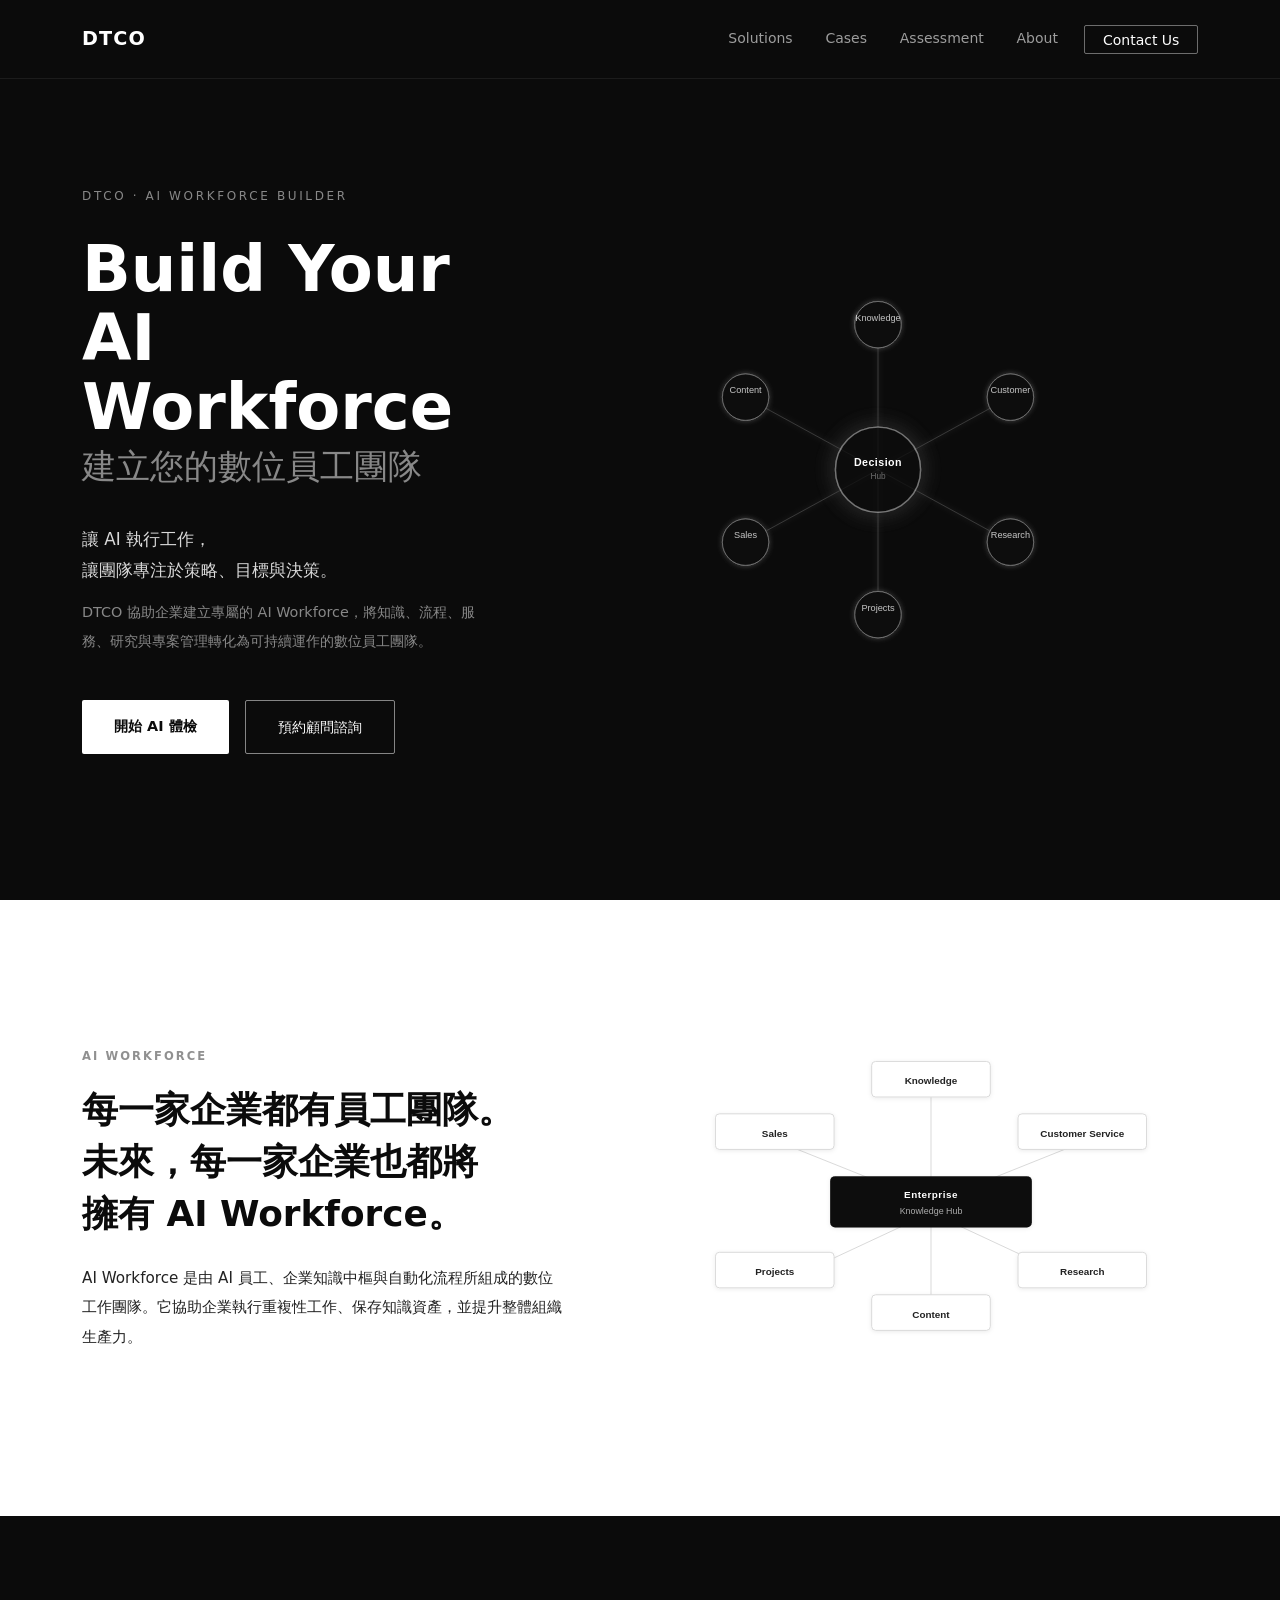
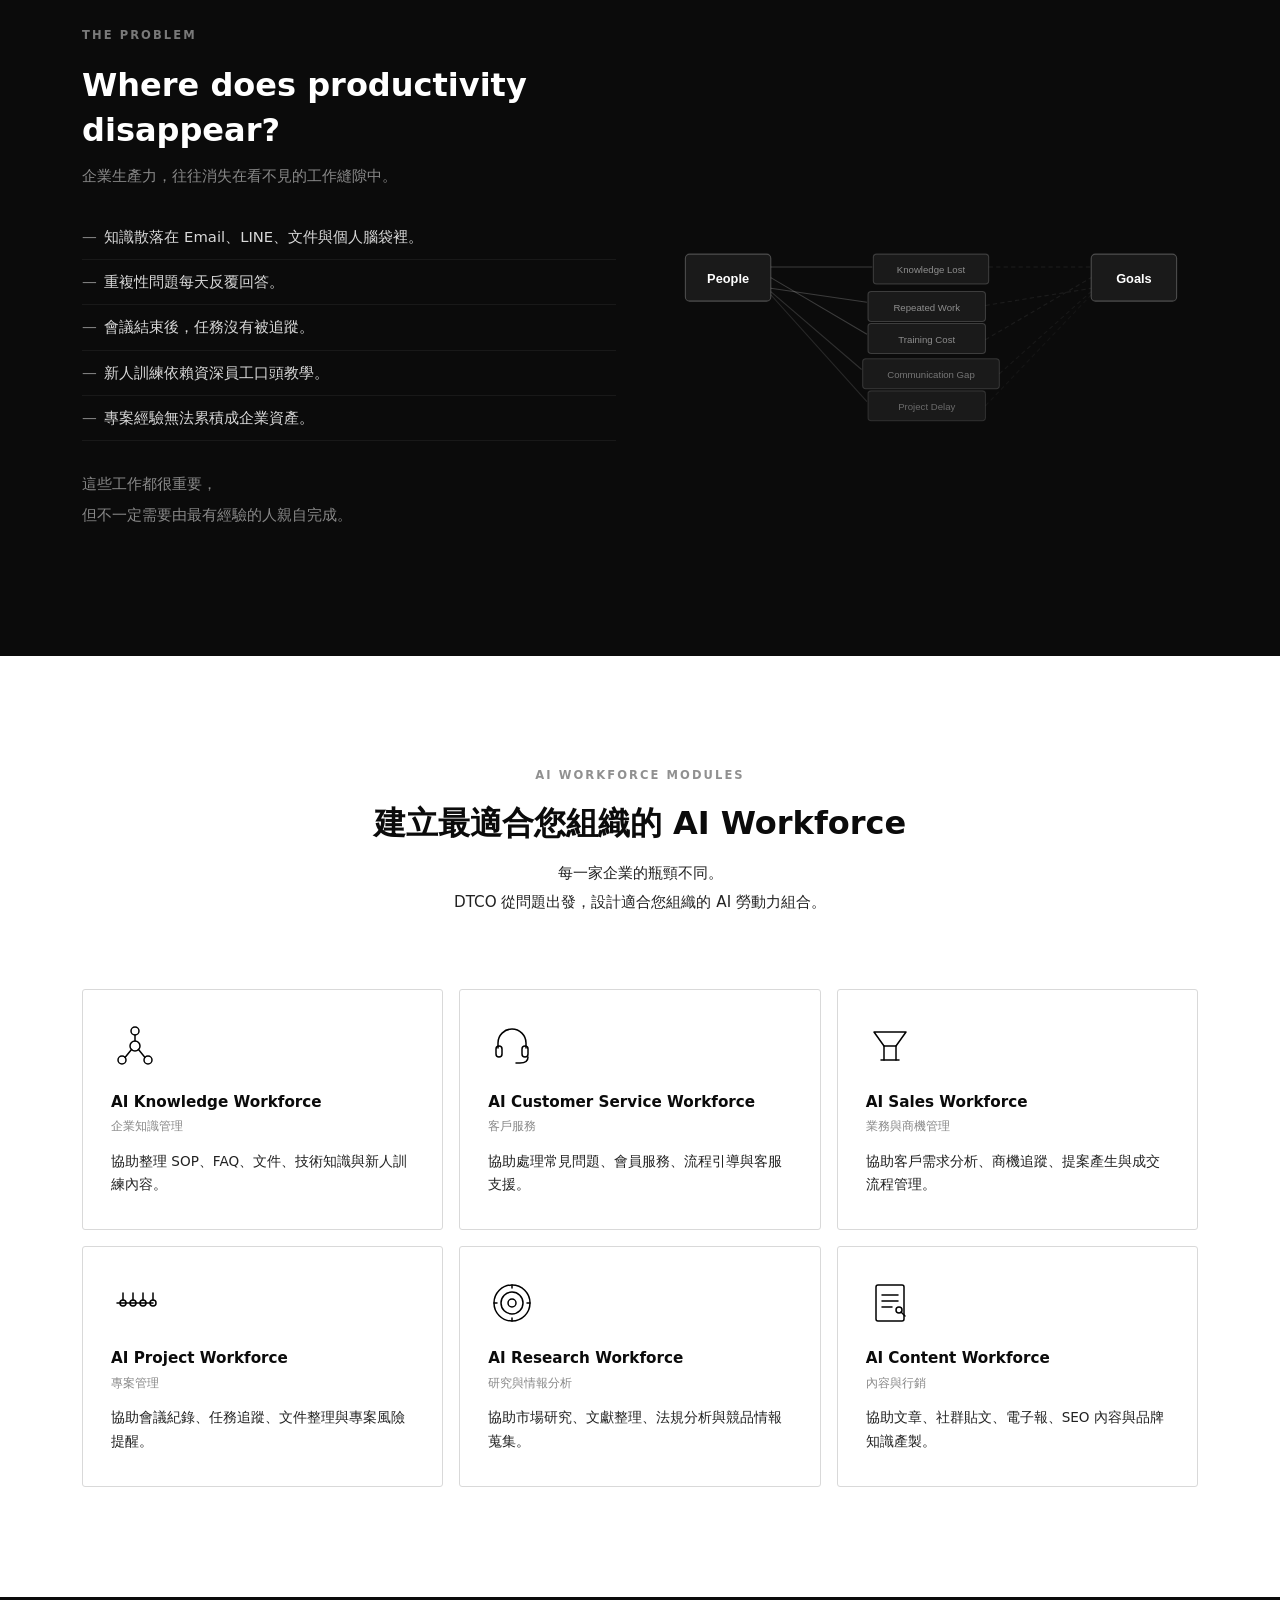
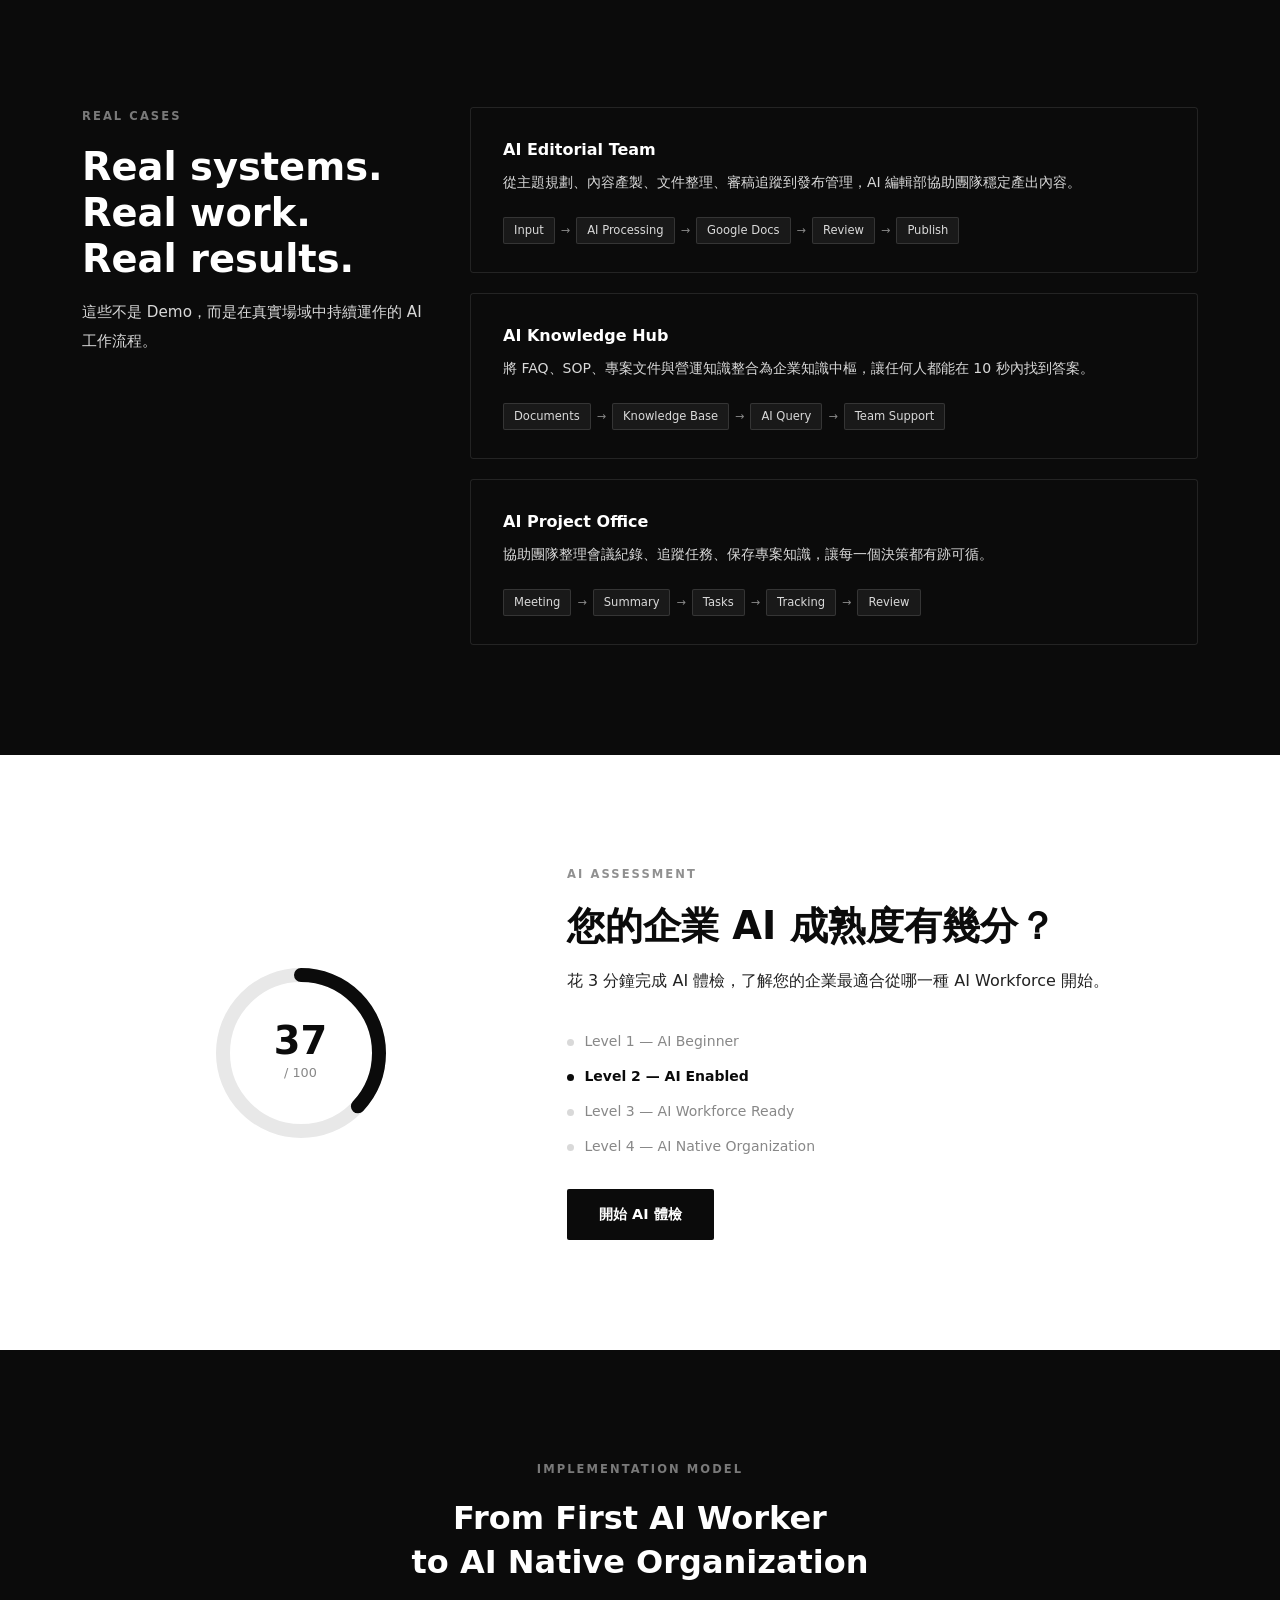
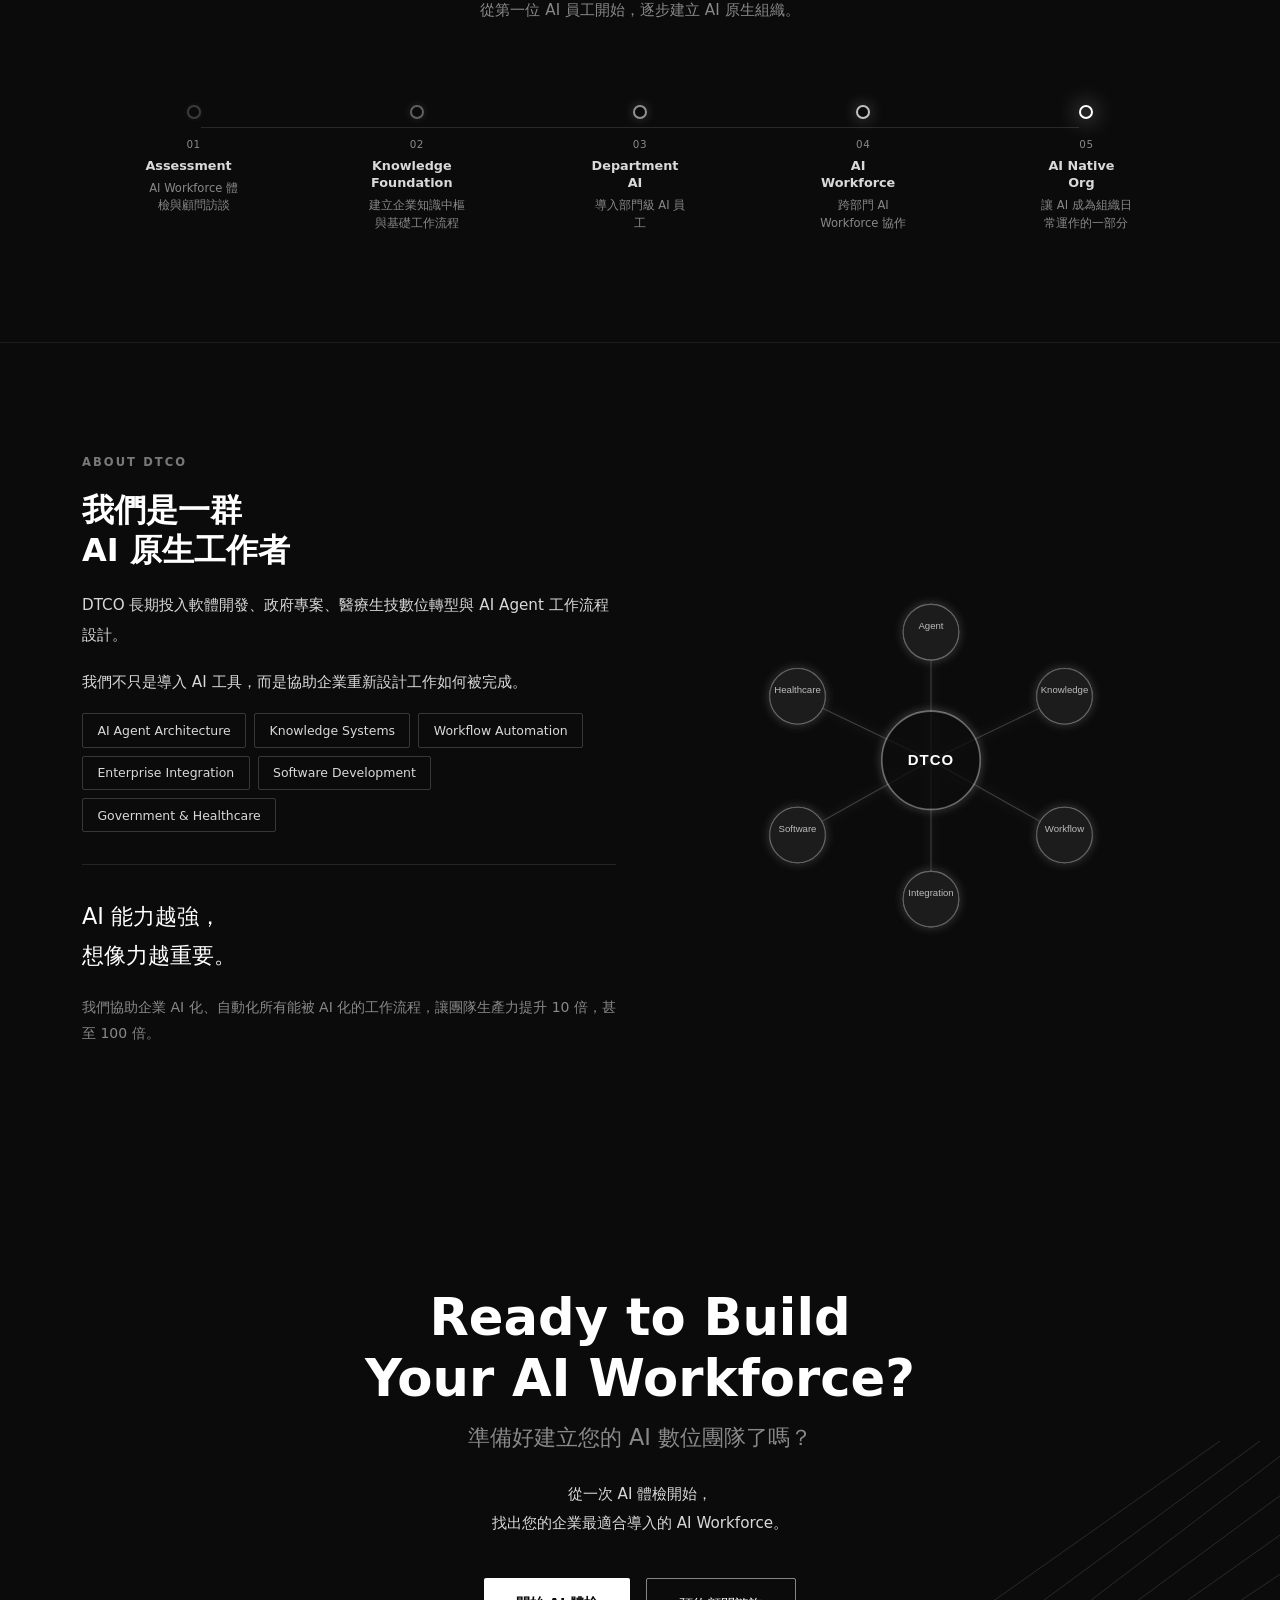
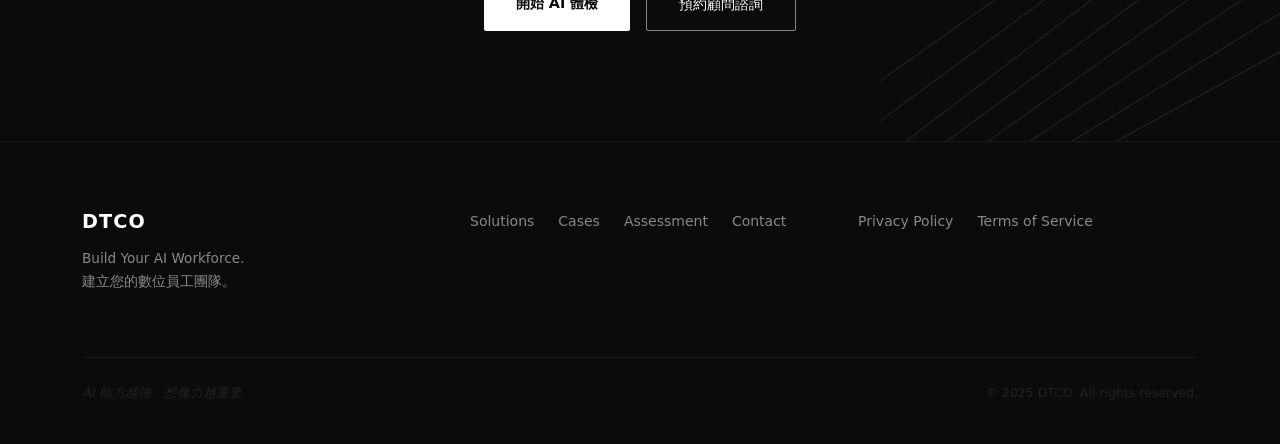
==== index.html @ e1d57c2e "Initial build: DTCO AI Workforce landing page - Complete homepage with 10 sections (Hero, Concept, P" ====
<!DOCTYPE html>
<html lang="zh-TW">
<head>
  <meta charset="UTF-8">
  <meta name="viewport" content="width=device-width, initial-scale=1.0">
  <title>DTCO · Build Your AI Workforce</title>
  <link href="https://cdn.jsdelivr.net/npm/bootstrap@5.3.3/dist/css/bootstrap.min.css" rel="stylesheet">
  <link rel="stylesheet" href="assets/css/style.css">
</head>
<body>

<!-- ===== NAVBAR ===== -->
<nav class="navbar navbar-expand-lg fixed-top">
  <div class="container">
    <a class="navbar-brand" href="/">DTCO</a>
    <button class="navbar-toggler border-0" type="button" data-bs-toggle="offcanvas" data-bs-target="#mobileNav">
      <span style="display:block;width:22px;height:1.5px;background:#fff;margin:5px 0;"></span>
      <span style="display:block;width:22px;height:1.5px;background:#fff;margin:5px 0;"></span>
      <span style="display:block;width:22px;height:1.5px;background:#fff;margin:5px 0;"></span>
    </button>
    <div class="collapse navbar-collapse" id="navLinks">
      <ul class="navbar-nav ms-auto align-items-center gap-1">
        <li class="nav-item"><a class="nav-link" href="solutions.html">Solutions</a></li>
        <li class="nav-item"><a class="nav-link" href="cases.html">Cases</a></li>
        <li class="nav-item"><a class="nav-link" href="assessment.html">Assessment</a></li>
        <li class="nav-item"><a class="nav-link" href="#about">About</a></li>
        <li class="nav-item ms-2"><a class="btn-nav" href="contact.html">Contact Us</a></li>
      </ul>
    </div>
  </div>
</nav>

<!-- Mobile Nav -->
<div class="offcanvas offcanvas-end" id="mobileNav">
  <div class="offcanvas-header">
    <span class="navbar-brand">DTCO</span>
    <button type="button" class="btn-close" data-bs-dismiss="offcanvas"></button>
  </div>
  <div class="offcanvas-body">
    <ul class="navbar-nav">
      <li class="nav-item"><a class="nav-link" href="solutions.html">Solutions</a></li>
      <li class="nav-item"><a class="nav-link" href="cases.html">Cases</a></li>
      <li class="nav-item"><a class="nav-link" href="assessment.html">Assessment</a></li>
      <li class="nav-item"><a class="nav-link" href="#about">About</a></li>
      <li class="nav-item mt-3"><a class="btn-nav d-inline-block" href="contact.html">Contact Us</a></li>
    </ul>
  </div>
</div>

<!-- ===== S1: HERO ===== -->
<section id="hero" class="section-dark">
  <div class="container">
    <div class="row align-items-center">
      <div class="col-lg-5">
        <p class="hero-eyebrow fade-in">DTCO · AI Workforce Builder</p>
        <h1 class="hero-title fade-in">Build Your<br>AI Workforce</h1>
        <p class="hero-title-zh fade-in">建立您的數位員工團隊</p>
        <p class="hero-slogan fade-in">讓 AI 執行工作，<br>讓團隊專注於策略、目標與決策。</p>
        <p class="hero-desc fade-in">
          DTCO 協助企業建立專屬的 AI Workforce，將知識、流程、服務、研究與專案管理轉化為可持續運作的數位員工團隊。
        </p>
        <div class="hero-cta-group fade-in">
          <a href="assessment.html" class="btn-primary-w">開始 AI 體檢</a>
          <a href="contact.html" class="btn-outline-w">預約顧問諮詢</a>
        </div>
      </div>
      <div class="col-lg-7 hero-svg-wrap fade-in">
        <!-- Hero Network SVG: abstract thinking enterprise brain -->
        <svg viewBox="0 0 600 500" xmlns="http://www.w3.org/2000/svg" style="width:100%;max-width:580px;">
          <defs>
            <filter id="glow-sm" x="-50%" y="-50%" width="200%" height="200%">
              <feGaussianBlur in="SourceGraphic" stdDeviation="3" result="blur"/>
              <feMerge><feMergeNode in="blur"/><feMergeNode in="SourceGraphic"/></feMerge>
            </filter>
            <filter id="glow-lg" x="-80%" y="-80%" width="260%" height="260%">
              <feGaussianBlur in="SourceGraphic" stdDeviation="10" result="blur"/>
              <feMerge><feMergeNode in="blur"/><feMergeNode in="SourceGraphic"/></feMerge>
            </filter>
          </defs>
          <!-- Connection lines -->
          <g stroke="rgba(255,255,255,0.18)" stroke-width="1" filter="url(#glow-sm)">
            <line x1="300" y1="250" x2="300" y2="100"/>
            <line x1="300" y1="250" x2="437" y2="175"/>
            <line x1="300" y1="250" x2="437" y2="325"/>
            <line x1="300" y1="250" x2="300" y2="400"/>
            <line x1="300" y1="250" x2="163" y2="325"/>
            <line x1="300" y1="250" x2="163" y2="175"/>
          </g>
          <!-- Outer nodes -->
          <g filter="url(#glow-sm)">
            <!-- Knowledge (top) -->
            <circle cx="300" cy="100" r="24" fill="#111" stroke="rgba(255,255,255,0.35)" stroke-width="1"/>
            <text x="300" y="96" text-anchor="middle" fill="rgba(255,255,255,0.75)" font-size="9.5" font-family="Inter,sans-serif" font-weight="500">Knowledge</text>
            <!-- Customer (top-right) -->
            <circle cx="437" cy="175" r="24" fill="#111" stroke="rgba(255,255,255,0.35)" stroke-width="1"/>
            <text x="437" y="171" text-anchor="middle" fill="rgba(255,255,255,0.75)" font-size="9.5" font-family="Inter,sans-serif" font-weight="500">Customer</text>
            <!-- Research (bottom-right) -->
            <circle cx="437" cy="325" r="24" fill="#111" stroke="rgba(255,255,255,0.35)" stroke-width="1"/>
            <text x="437" y="321" text-anchor="middle" fill="rgba(255,255,255,0.75)" font-size="9.5" font-family="Inter,sans-serif" font-weight="500">Research</text>
            <!-- Projects (bottom) -->
            <circle cx="300" cy="400" r="24" fill="#111" stroke="rgba(255,255,255,0.35)" stroke-width="1"/>
            <text x="300" y="396" text-anchor="middle" fill="rgba(255,255,255,0.75)" font-size="9.5" font-family="Inter,sans-serif" font-weight="500">Projects</text>
            <!-- Sales (bottom-left) -->
            <circle cx="163" cy="325" r="24" fill="#111" stroke="rgba(255,255,255,0.35)" stroke-width="1"/>
            <text x="163" y="321" text-anchor="middle" fill="rgba(255,255,255,0.75)" font-size="9.5" font-family="Inter,sans-serif" font-weight="500">Sales</text>
            <!-- Content (top-left) -->
            <circle cx="163" cy="175" r="24" fill="#111" stroke="rgba(255,255,255,0.35)" stroke-width="1"/>
            <text x="163" y="171" text-anchor="middle" fill="rgba(255,255,255,0.75)" font-size="9.5" font-family="Inter,sans-serif" font-weight="500">Content</text>
          </g>
          <!-- Node labels (below/above each node) -->
          <!-- Center: Decision -->
          <circle cx="300" cy="250" r="44" fill="#0b0b0b" stroke="rgba(255,255,255,0.5)" stroke-width="1.5" filter="url(#glow-lg)">
            <animate attributeName="opacity" values="1;0.65;1" dur="3.5s" repeatCount="indefinite"/>
          </circle>
          <!-- Pulse ring -->
          <circle cx="300" cy="250" r="56" fill="none" stroke="rgba(255,255,255,0.12)" stroke-width="1">
            <animate attributeName="r" values="56;78" dur="3.5s" repeatCount="indefinite"/>
            <animate attributeName="opacity" values="0.12;0" dur="3.5s" repeatCount="indefinite"/>
          </circle>
          <text x="300" y="246" text-anchor="middle" fill="white" font-size="11" font-family="Inter,sans-serif" font-weight="700" letter-spacing="0.5">Decision</text>
          <text x="300" y="260" text-anchor="middle" fill="rgba(255,255,255,0.4)" font-size="8.5" font-family="Inter,sans-serif">Hub</text>
        </svg>
      </div>
    </div>
  </div>
</section>

<!-- ===== S2: AI WORKFORCE CONCEPT ===== -->
<section id="concept" class="section-light section-pad">
  <div class="container">
    <div class="row align-items-center g-5">
      <div class="col-lg-6 fade-in">
        <span class="section-label">AI Workforce</span>
        <h2 class="concept-title">
          每一家企業都有員工團隊。<br>
          未來，每一家企業也都將<br>擁有 AI Workforce。
        </h2>
        <p class="concept-desc">
          AI Workforce 是由 AI 員工、企業知識中樞與自動化流程所組成的數位工作團隊。它協助企業執行重複性工作、保存知識資產，並提升整體組織生產力。
        </p>
      </div>
      <div class="col-lg-6 fade-in">
        <!-- Workforce Concept Map: rational architecture diagram -->
        <svg viewBox="0 0 540 400" xmlns="http://www.w3.org/2000/svg" style="width:100%;">
          <defs>
            <filter id="shadow-light" x="-20%" y="-20%" width="140%" height="140%">
              <feDropShadow dx="0" dy="1" stdDeviation="2" flood-color="rgba(0,0,0,0.08)"/>
            </filter>
          </defs>
          <!-- Connecting lines -->
          <g stroke="#d9d9d9" stroke-width="1">
            <line x1="270" y1="185" x2="270" y2="82"/>
            <line x1="270" y1="195" x2="420" y2="135"/>
            <line x1="270" y1="205" x2="420" y2="275"/>
            <line x1="270" y1="215" x2="270" y2="318"/>
            <line x1="270" y1="205" x2="120" y2="275"/>
            <line x1="270" y1="195" x2="120" y2="135"/>
          </g>
          <!-- Outer nodes -->
          <g fill="white" stroke="#d9d9d9" stroke-width="1" filter="url(#shadow-light)">
            <rect x="210" y="52" width="120" height="36" rx="4"/>
            <rect x="358" y="105" width="130" height="36" rx="4"/>
            <rect x="358" y="245" width="130" height="36" rx="4"/>
            <rect x="210" y="288" width="120" height="36" rx="4"/>
            <rect x="52" y="245" width="120" height="36" rx="4"/>
            <rect x="52" y="105" width="120" height="36" rx="4"/>
          </g>
          <g fill="#222" font-size="10" font-family="Inter,sans-serif" font-weight="600" text-anchor="middle">
            <text x="270" y="75">Knowledge</text>
            <text x="423" y="128">Customer Service</text>
            <text x="423" y="268">Research</text>
            <text x="270" y="311">Content</text>
            <text x="112" y="268">Projects</text>
            <text x="112" y="128">Sales</text>
          </g>
          <!-- Center Hub -->
          <rect x="168" y="168" width="204" height="52" rx="5" fill="#0b0b0b" filter="url(#shadow-light)"/>
          <text x="270" y="190" text-anchor="middle" fill="white" font-size="10" font-family="Inter,sans-serif" font-weight="700" letter-spacing="0.5">Enterprise</text>
          <text x="270" y="206" text-anchor="middle" fill="rgba(255,255,255,0.65)" font-size="9" font-family="Inter,sans-serif">Knowledge Hub</text>
        </svg>
      </div>
    </div>
  </div>
</section>

<!-- ===== S3: PROBLEM ===== -->
<section id="problem" class="section-dark section-pad">
  <div class="container">
    <div class="row align-items-center g-5">
      <div class="col-lg-6 fade-in">
        <span class="section-label">The Problem</span>
        <h2>Where does productivity<br>disappear?</h2>
        <p style="color:var(--gray-500);font-size:0.95rem;margin-top:0.75rem;">企業生產力，往往消失在看不見的工作縫隙中。</p>
        <ul class="pain-list mt-4">
          <li>知識散落在 Email、LINE、文件與個人腦袋裡。</li>
          <li>重複性問題每天反覆回答。</li>
          <li>會議結束後，任務沒有被追蹤。</li>
          <li>新人訓練依賴資深員工口頭教學。</li>
          <li>專案經驗無法累積成企業資產。</li>
        </ul>
        <p class="problem-closing">
          這些工作都很重要，<br>但不一定需要由最有經驗的人親自完成。
        </p>
      </div>
      <div class="col-lg-6 fade-in">
        <!-- Productivity Gap SVG -->
        <svg viewBox="0 0 500 300" xmlns="http://www.w3.org/2000/svg" style="width:100%;">
          <!-- Left node: People -->
          <rect x="20" y="120" width="80" height="44" rx="4" fill="#1a1a1a" stroke="rgba(255,255,255,0.25)" stroke-width="1"/>
          <text x="60" y="147" text-anchor="middle" fill="white" font-size="12" font-family="Inter,sans-serif" font-weight="600">People</text>
          <!-- Right node: Goals -->
          <rect x="400" y="120" width="80" height="44" rx="4" fill="#1a1a1a" stroke="rgba(255,255,255,0.25)" stroke-width="1"/>
          <text x="440" y="147" text-anchor="middle" fill="white" font-size="12" font-family="Inter,sans-serif" font-weight="600">Goals</text>
          <!-- Broken lines with gap nodes -->
          <!-- Line 1: Knowledge Lost -->
          <line x1="100" y1="132" x2="195" y2="132" stroke="rgba(255,255,255,0.2)" stroke-width="1"/>
          <rect x="196" y="120" width="108" height="28" rx="3" fill="#1a1a1a" stroke="rgba(255,255,255,0.18)" stroke-width="1"/>
          <text x="250" y="138" text-anchor="middle" fill="rgba(255,255,255,0.5)" font-size="9" font-family="Inter,sans-serif">Knowledge Lost</text>
          <line x1="304" y1="132" x2="400" y2="132" stroke="rgba(255,255,255,0.07)" stroke-dasharray="4,3" stroke-width="1"/>
          <!-- Line 2: Repeated Work -->
          <line x1="100" y1="152" x2="190" y2="165" stroke="rgba(255,255,255,0.2)" stroke-width="1"/>
          <rect x="191" y="155" width="110" height="28" rx="3" fill="#1a1a1a" stroke="rgba(255,255,255,0.18)" stroke-width="1"/>
          <text x="246" y="173" text-anchor="middle" fill="rgba(255,255,255,0.5)" font-size="9" font-family="Inter,sans-serif">Repeated Work</text>
          <line x1="301" y1="168" x2="400" y2="152" stroke="rgba(255,255,255,0.07)" stroke-dasharray="4,3" stroke-width="1"/>
          <!-- Line 3: Training Cost -->
          <line x1="100" y1="142" x2="190" y2="195" stroke="rgba(255,255,255,0.2)" stroke-width="1"/>
          <rect x="191" y="185" width="110" height="28" rx="3" fill="#1a1a1a" stroke="rgba(255,255,255,0.18)" stroke-width="1"/>
          <text x="246" y="203" text-anchor="middle" fill="rgba(255,255,255,0.5)" font-size="9" font-family="Inter,sans-serif">Training Cost</text>
          <line x1="301" y1="200" x2="400" y2="142" stroke="rgba(255,255,255,0.07)" stroke-dasharray="4,3" stroke-width="1"/>
          <!-- Line 4: Communication Gap -->
          <line x1="100" y1="155" x2="185" y2="228" stroke="rgba(255,255,255,0.15)" stroke-width="1"/>
          <rect x="186" y="218" width="128" height="28" rx="3" fill="#1a1a1a" stroke="rgba(255,255,255,0.15)" stroke-width="1"/>
          <text x="250" y="236" text-anchor="middle" fill="rgba(255,255,255,0.4)" font-size="9" font-family="Inter,sans-serif">Communication Gap</text>
          <line x1="314" y1="232" x2="400" y2="155" stroke="rgba(255,255,255,0.05)" stroke-dasharray="4,3" stroke-width="1"/>
          <!-- Line 5: Project Delay -->
          <line x1="100" y1="158" x2="190" y2="258" stroke="rgba(255,255,255,0.12)" stroke-width="1"/>
          <rect x="191" y="248" width="110" height="28" rx="3" fill="#1a1a1a" stroke="rgba(255,255,255,0.12)" stroke-width="1"/>
          <text x="246" y="266" text-anchor="middle" fill="rgba(255,255,255,0.35)" font-size="9" font-family="Inter,sans-serif">Project Delay</text>
          <line x1="301" y1="262" x2="400" y2="158" stroke="rgba(255,255,255,0.04)" stroke-dasharray="4,3" stroke-width="1"/>
        </svg>
      </div>
    </div>
  </div>
</section>

<!-- ===== S4: SOLUTION MODULES ===== -->
<section id="modules" class="section-light section-pad">
  <div class="container">
    <div class="section-header text-center fade-in">
      <span class="section-label d-block">AI Workforce Modules</span>
      <h2>建立最適合您組織的 AI Workforce</h2>
      <p class="section-desc mt-3">每一家企業的瓶頸不同。<br>DTCO 從問題出發，設計適合您組織的 AI 勞動力組合。</p>
    </div>
    <div class="row g-3 mt-2">
      <div class="col-md-6 col-lg-4 fade-in">
        <div class="module-card">
          <div class="icon-wrap"><img src="assets/svg/icon-knowledge.svg" alt="Knowledge"></div>
          <h5>AI Knowledge Workforce</h5>
          <span class="module-zh">企業知識管理</span>
          <p>協助整理 SOP、FAQ、文件、技術知識與新人訓練內容。</p>
        </div>
      </div>
      <div class="col-md-6 col-lg-4 fade-in">
        <div class="module-card">
          <div class="icon-wrap"><img src="assets/svg/icon-customer.svg" alt="Customer Service"></div>
          <h5>AI Customer Service Workforce</h5>
          <span class="module-zh">客戶服務</span>
          <p>協助處理常見問題、會員服務、流程引導與客服支援。</p>
        </div>
      </div>
      <div class="col-md-6 col-lg-4 fade-in">
        <div class="module-card">
          <div class="icon-wrap"><img src="assets/svg/icon-sales.svg" alt="Sales"></div>
          <h5>AI Sales Workforce</h5>
          <span class="module-zh">業務與商機管理</span>
          <p>協助客戶需求分析、商機追蹤、提案產生與成交流程管理。</p>
        </div>
      </div>
      <div class="col-md-6 col-lg-4 fade-in">
        <div class="module-card">
          <div class="icon-wrap"><img src="assets/svg/icon-project.svg" alt="Project"></div>
          <h5>AI Project Workforce</h5>
          <span class="module-zh">專案管理</span>
          <p>協助會議紀錄、任務追蹤、文件整理與專案風險提醒。</p>
        </div>
      </div>
      <div class="col-md-6 col-lg-4 fade-in">
        <div class="module-card">
          <div class="icon-wrap"><img src="assets/svg/icon-research.svg" alt="Research"></div>
          <h5>AI Research Workforce</h5>
          <span class="module-zh">研究與情報分析</span>
          <p>協助市場研究、文獻整理、法規分析與競品情報蒐集。</p>
        </div>
      </div>
      <div class="col-md-6 col-lg-4 fade-in">
        <div class="module-card">
          <div class="icon-wrap"><img src="assets/svg/icon-content.svg" alt="Content"></div>
          <h5>AI Content Workforce</h5>
          <span class="module-zh">內容與行銷</span>
          <p>協助文章、社群貼文、電子報、SEO 內容與品牌知識產製。</p>
        </div>
      </div>
    </div>
  </div>
</section>

<!-- ===== S5: REAL CASES ===== -->
<section id="cases" class="section-dark section-pad">
  <div class="container">
    <div class="row g-5 align-items-start">
      <div class="col-lg-4 fade-in">
        <div class="cases-header">
          <span class="section-label">Real Cases</span>
          <h2>Real systems.<br>Real work.<br>Real results.</h2>
          <p class="cases-desc">
            這些不是 Demo，而是在真實場域中持續運作的 AI 工作流程。
          </p>
        </div>
      </div>
      <div class="col-lg-8 fade-in">
        <div class="case-card">
          <h5>AI Editorial Team</h5>
          <p>從主題規劃、內容產製、文件整理、審稿追蹤到發布管理，AI 編輯部協助團隊穩定產出內容。</p>
          <div class="case-flow">
            <span class="flow-node">Input</span>
            <span class="flow-arrow">→</span>
            <span class="flow-node">AI Processing</span>
            <span class="flow-arrow">→</span>
            <span class="flow-node">Google Docs</span>
            <span class="flow-arrow">→</span>
            <span class="flow-node">Review</span>
            <span class="flow-arrow">→</span>
            <span class="flow-node">Publish</span>
          </div>
        </div>
        <div class="case-card">
          <h5>AI Knowledge Hub</h5>
          <p>將 FAQ、SOP、專案文件與營運知識整合為企業知識中樞，讓任何人都能在 10 秒內找到答案。</p>
          <div class="case-flow">
            <span class="flow-node">Documents</span>
            <span class="flow-arrow">→</span>
            <span class="flow-node">Knowledge Base</span>
            <span class="flow-arrow">→</span>
            <span class="flow-node">AI Query</span>
            <span class="flow-arrow">→</span>
            <span class="flow-node">Team Support</span>
          </div>
        </div>
        <div class="case-card" style="margin-bottom:0;">
          <h5>AI Project Office</h5>
          <p>協助團隊整理會議紀錄、追蹤任務、保存專案知識，讓每一個決策都有跡可循。</p>
          <div class="case-flow">
            <span class="flow-node">Meeting</span>
            <span class="flow-arrow">→</span>
            <span class="flow-node">Summary</span>
            <span class="flow-arrow">→</span>
            <span class="flow-node">Tasks</span>
            <span class="flow-arrow">→</span>
            <span class="flow-node">Tracking</span>
            <span class="flow-arrow">→</span>
            <span class="flow-node">Review</span>
          </div>
        </div>
      </div>
    </div>
  </div>
</section>

<!-- ===== S6: AI ASSESSMENT CTA ===== -->
<section id="assessment-cta" class="section-light section-pad">
  <div class="container">
    <div class="row align-items-center g-5">
      <div class="col-lg-5 fade-in">
        <div class="score-wrap">
          <div class="score-ring-container">
            <svg width="200" height="200" viewBox="0 0 200 200">
              <circle cx="100" cy="100" r="78" fill="none" stroke="#e8e8e8" stroke-width="14"/>
              <circle cx="100" cy="100" r="78" fill="none" stroke="#0b0b0b" stroke-width="14"
                stroke-dasharray="181 490.1" stroke-linecap="round"/>
            </svg>
            <div class="score-ring-center">
              <span class="score-number">37</span>
              <span class="score-denom">/ 100</span>
            </div>
          </div>
        </div>
      </div>
      <div class="col-lg-7 fade-in">
        <span class="section-label">AI Assessment</span>
        <h2 style="font-size:clamp(1.75rem,3vw,2.5rem);margin-bottom:1rem;">您的企業 AI 成熟度有幾分？</h2>
        <p style="color:var(--gray-800);line-height:1.9;margin-bottom:1.75rem;">
          花 3 分鐘完成 AI 體檢，了解您的企業最適合從哪一種 AI Workforce 開始。
        </p>
        <ul class="level-list mb-4">
          <li><span class="level-dot"></span>Level 1 — AI Beginner</li>
          <li class="highlight"><span class="level-dot"></span>Level 2 — AI Enabled</li>
          <li><span class="level-dot"></span>Level 3 — AI Workforce Ready</li>
          <li><span class="level-dot"></span>Level 4 — AI Native Organization</li>
        </ul>
        <a href="assessment.html" class="btn-primary-d">開始 AI 體檢</a>
      </div>
    </div>
  </div>
</section>

<!-- ===== S7: IMPLEMENTATION MODEL ===== -->
<section id="implementation" class="section-dark section-pad">
  <div class="container">
    <div class="row">
      <div class="col-lg-8 mx-auto text-center fade-in">
        <span class="section-label">Implementation Model</span>
        <h2>From First AI Worker<br>to AI Native Organization</h2>
        <p style="color:var(--gray-500);margin-top:0.75rem;font-size:0.95rem;line-height:1.9;">
          從第一位 AI 員工開始，逐步建立 AI 原生組織。
        </p>
      </div>
    </div>
    <div class="timeline-outer fade-in">
      <div class="timeline-track d-none d-md-block"></div>
      <div class="timeline-stages">
        <div class="timeline-stage">
          <div class="t-node"></div>
          <div>
            <div class="t-num">01</div>
            <div class="t-name">Assessment</div>
            <div class="t-desc">AI Workforce 體檢與顧問訪談</div>
          </div>
        </div>
        <div class="timeline-stage">
          <div class="t-node"></div>
          <div>
            <div class="t-num">02</div>
            <div class="t-name">Knowledge Foundation</div>
            <div class="t-desc">建立企業知識中樞與基礎工作流程</div>
          </div>
        </div>
        <div class="timeline-stage">
          <div class="t-node"></div>
          <div>
            <div class="t-num">03</div>
            <div class="t-name">Department AI</div>
            <div class="t-desc">導入部門級 AI 員工</div>
          </div>
        </div>
        <div class="timeline-stage">
          <div class="t-node"></div>
          <div>
            <div class="t-num">04</div>
            <div class="t-name">AI Workforce</div>
            <div class="t-desc">跨部門 AI Workforce 協作</div>
          </div>
        </div>
        <div class="timeline-stage">
          <div class="t-node"></div>
          <div>
            <div class="t-num">05</div>
            <div class="t-name">AI Native Org</div>
            <div class="t-desc">讓 AI 成為組織日常運作的一部分</div>
          </div>
        </div>
      </div>
    </div>
  </div>
</section>

<!-- ===== S8: ABOUT DTCO ===== -->
<section id="about" class="section-dark section-pad" style="border-top:1px solid rgba(255,255,255,0.07);">
  <div class="container">
    <div class="row align-items-center g-5">
      <div class="col-lg-6 fade-in">
        <span class="section-label">About DTCO</span>
        <h2>我們是一群<br>AI 原生工作者</h2>
        <p class="about-desc mt-3">
          DTCO 長期投入軟體開發、政府專案、醫療生技數位轉型與 AI Agent 工作流程設計。
        </p>
        <p class="about-desc">
          我們不只是導入 AI 工具，而是協助企業重新設計工作如何被完成。
        </p>
        <div class="capability-tags mt-3">
          <span class="cap-tag">AI Agent Architecture</span>
          <span class="cap-tag">Knowledge Systems</span>
          <span class="cap-tag">Workflow Automation</span>
          <span class="cap-tag">Enterprise Integration</span>
          <span class="cap-tag">Software Development</span>
          <span class="cap-tag">Government &amp; Healthcare</span>
        </div>
        <div class="philosophy-block">
          <p>AI 能力越強，<br>想像力越重要。</p>
          <p class="sub">
            我們協助企業 AI 化、自動化所有能被 AI 化的工作流程，讓團隊生產力提升 10 倍，甚至 100 倍。
          </p>
        </div>
      </div>
      <div class="col-lg-6 fade-in">
        <!-- DTCO Capability Map SVG -->
        <svg viewBox="0 0 500 420" xmlns="http://www.w3.org/2000/svg" style="width:100%;">
          <defs>
            <filter id="glow-cap" x="-50%" y="-50%" width="200%" height="200%">
              <feGaussianBlur in="SourceGraphic" stdDeviation="4" result="blur"/>
              <feMerge><feMergeNode in="blur"/><feMergeNode in="SourceGraphic"/></feMerge>
            </filter>
          </defs>
          <!-- Lines -->
          <g stroke="rgba(255,255,255,0.2)" stroke-width="1" filter="url(#glow-cap)">
            <line x1="250" y1="210" x2="250" y2="90"/>
            <line x1="250" y1="210" x2="375" y2="150"/>
            <line x1="250" y1="210" x2="375" y2="280"/>
            <line x1="250" y1="210" x2="250" y2="340"/>
            <line x1="250" y1="210" x2="125" y2="280"/>
            <line x1="250" y1="210" x2="125" y2="150"/>
          </g>
          <!-- Outer nodes -->
          <g fill="#1a1a1a" stroke="rgba(255,255,255,0.3)" stroke-width="1" filter="url(#glow-cap)">
            <circle cx="250" cy="90" r="26"/>
            <circle cx="375" cy="150" r="26"/>
            <circle cx="375" cy="280" r="26"/>
            <circle cx="250" cy="340" r="26"/>
            <circle cx="125" cy="280" r="26"/>
            <circle cx="125" cy="150" r="26"/>
          </g>
          <g fill="rgba(255,255,255,0.7)" font-size="9" font-family="Inter,sans-serif" font-weight="500" text-anchor="middle">
            <text x="250" y="87">Agent</text>
            <text x="375" y="147">Knowledge</text>
            <text x="375" y="277">Workflow</text>
            <text x="250" y="337">Integration</text>
            <text x="125" y="277">Software</text>
            <text x="125" y="147">Healthcare</text>
          </g>
          <!-- Center DTCO node -->
          <circle cx="250" cy="210" r="46" fill="#0b0b0b" stroke="rgba(255,255,255,0.45)" stroke-width="1.5" filter="url(#glow-cap)">
            <animate attributeName="opacity" values="1;0.7;1" dur="4s" repeatCount="indefinite"/>
          </circle>
          <text x="250" y="214" text-anchor="middle" fill="white" font-size="14" font-family="Inter,sans-serif" font-weight="700" letter-spacing="1">DTCO</text>
        </svg>
      </div>
    </div>
  </div>
</section>

<!-- ===== S9: FINAL CTA ===== -->
<section id="final-cta" class="section-dark section-pad">
  <div class="container">
    <div class="cta-content fade-in">
      <h2>Ready to Build<br>Your AI Workforce?</h2>
      <p class="cta-zh">準備好建立您的 AI 數位團隊了嗎？</p>
      <p class="cta-desc">
        從一次 AI 體檢開始，<br>找出您的企業最適合導入的 AI Workforce。
      </p>
      <div class="d-flex gap-3 justify-content-center flex-wrap">
        <a href="assessment.html" class="btn-primary-w">開始 AI 體檢</a>
        <a href="contact.html" class="btn-outline-w">預約顧問諮詢</a>
      </div>
    </div>
  </div>
  <!-- Decorative light lines -->
  <svg class="final-cta-light" viewBox="0 0 420 320" xmlns="http://www.w3.org/2000/svg">
    <g stroke="white" stroke-width="1" fill="none">
      <line x1="0" y1="320" x2="420" y2="0"/>
      <line x1="40" y1="320" x2="420" y2="40"/>
      <line x1="80" y1="320" x2="420" y2="80"/>
      <line x1="120" y1="320" x2="420" y2="120"/>
      <line x1="160" y1="320" x2="420" y2="160"/>
      <line x1="200" y1="320" x2="420" y2="200"/>
      <line x1="0" y1="280" x2="380" y2="0"/>
      <line x1="0" y1="240" x2="340" y2="0"/>
    </g>
  </svg>
</section>

<!-- ===== S10: FOOTER ===== -->
<footer>
  <div class="container">
    <div class="row g-5">
      <div class="col-lg-4">
        <span class="footer-brand">DTCO</span>
        <p class="footer-tagline">Build Your AI Workforce.<br>建立您的數位員工團隊。</p>
      </div>
      <div class="col-lg-4">
        <ul class="footer-links">
          <li><a href="solutions.html">Solutions</a></li>
          <li><a href="cases.html">Cases</a></li>
          <li><a href="assessment.html">Assessment</a></li>
          <li><a href="contact.html">Contact</a></li>
        </ul>
      </div>
      <div class="col-lg-4">
        <ul class="footer-links">
          <li><a href="#">Privacy Policy</a></li>
          <li><a href="#">Terms of Service</a></li>
        </ul>
      </div>
    </div>
    <div class="footer-bottom">
      <span class="footer-philosophy">AI 能力越強，想像力越重要。</span>
      <span class="footer-copy">&copy; 2025 DTCO. All rights reserved.</span>
    </div>
  </div>
</footer>

<script src="https://cdn.jsdelivr.net/npm/bootstrap@5.3.3/dist/js/bootstrap.bundle.min.js"></script>
<script src="assets/js/main.js"></script>
</body>
</html>
---- assets/css/style.css ----
/* ===== Variables ===== */
:root {
  --black:    #000000;
  --dark:     #0b0b0b;
  --white:    #ffffff;
  --gray-100: #f5f5f5;
  --gray-300: #d9d9d9;
  --gray-500: #888888;
  --gray-800: #222222;
}

/* ===== Base ===== */
*, *::before, *::after { box-sizing: border-box; }
html { scroll-behavior: smooth; }

body {
  font-family: Inter, "Noto Sans TC", system-ui, sans-serif;
  background: var(--white);
  color: var(--dark);
  line-height: 1.7;
  font-size: 16px;
  overflow-x: hidden;
}

h1, h2, h3, h4, h5, h6 {
  font-weight: 600;
  line-height: 1.25;
}

a { text-decoration: none; }
img, svg { max-width: 100%; }

/* ===== Layout ===== */
.section-pad { padding: 110px 0; }
.section-dark  { background: var(--dark);  color: var(--white); }
.section-light { background: var(--white); color: var(--dark); }

.section-label {
  font-size: 0.72rem;
  letter-spacing: 0.18em;
  font-weight: 600;
  opacity: 0.45;
  text-transform: uppercase;
  margin-bottom: 1.1rem;
  display: block;
}

/* ===== Navbar ===== */
.navbar {
  background: var(--dark);
  padding: 1.1rem 0;
  border-bottom: 1px solid rgba(255,255,255,0.07);
}

.navbar-brand {
  font-weight: 700;
  font-size: 1.2rem;
  color: var(--white) !important;
  letter-spacing: 0.06em;
}

.nav-link {
  color: rgba(255,255,255,0.6) !important;
  font-size: 0.875rem;
  padding: 0.35rem 0.9rem !important;
  transition: color 0.2s;
}
.nav-link:hover { color: var(--white) !important; }

.btn-nav {
  border: 1px solid rgba(255,255,255,0.4);
  color: var(--white);
  padding: 0.35rem 1.1rem;
  border-radius: 2px;
  font-size: 0.875rem;
  transition: background 0.2s, border-color 0.2s;
}
.btn-nav:hover {
  background: rgba(255,255,255,0.08);
  border-color: var(--white);
  color: var(--white);
}

/* Offcanvas */
.offcanvas { background: var(--dark); }
.offcanvas-header .btn-close { filter: invert(1); }
.offcanvas-body .nav-link {
  padding: 0.8rem 0 !important;
  border-bottom: 1px solid rgba(255,255,255,0.06);
  font-size: 1rem;
}

/* ===== Buttons ===== */
.btn-primary-w {
  background: var(--white);
  color: var(--dark);
  border: none;
  padding: 0.85rem 2rem;
  font-size: 0.9rem;
  font-weight: 600;
  border-radius: 2px;
  display: inline-block;
  transition: box-shadow 0.25s, opacity 0.2s;
}
.btn-primary-w:hover {
  color: var(--dark);
  box-shadow: 0 0 24px rgba(255,255,255,0.2);
  opacity: 0.95;
}

.btn-outline-w {
  background: transparent;
  color: var(--white);
  border: 1px solid rgba(255,255,255,0.5);
  padding: 0.85rem 2rem;
  font-size: 0.9rem;
  font-weight: 500;
  border-radius: 2px;
  display: inline-block;
  transition: background 0.2s, border-color 0.2s;
}
.btn-outline-w:hover {
  background: rgba(255,255,255,0.07);
  border-color: var(--white);
  color: var(--white);
}

.btn-primary-d {
  background: var(--dark);
  color: var(--white);
  border: none;
  padding: 0.85rem 2rem;
  font-size: 0.9rem;
  font-weight: 600;
  border-radius: 2px;
  display: inline-block;
  transition: opacity 0.2s;
}
.btn-primary-d:hover { color: var(--white); opacity: 0.82; }

.btn-outline-d {
  background: transparent;
  color: var(--dark);
  border: 1px solid rgba(0,0,0,0.3);
  padding: 0.85rem 2rem;
  font-size: 0.9rem;
  font-weight: 500;
  border-radius: 2px;
  display: inline-block;
  transition: background 0.2s;
}
.btn-outline-d:hover { background: rgba(0,0,0,0.04); color: var(--dark); }

/* ===== S1: Hero ===== */
#hero {
  background: var(--dark);
  min-height: 100vh;
  display: flex;
  align-items: center;
  padding: 120px 0 80px;
  position: relative;
  overflow: hidden;
}

.hero-eyebrow {
  font-size: 0.75rem;
  letter-spacing: 0.22em;
  text-transform: uppercase;
  color: var(--gray-500);
  margin-bottom: 1.75rem;
}

.hero-title {
  font-size: clamp(2.6rem, 5vw, 4.25rem);
  font-weight: 700;
  color: var(--white);
  margin-bottom: 0.15rem;
  line-height: 1.08;
}

.hero-title-zh {
  font-size: clamp(1.4rem, 2.8vw, 2.1rem);
  font-weight: 400;
  color: var(--gray-500);
  margin-bottom: 2.25rem;
  line-height: 1.3;
}

.hero-slogan {
  font-size: 1.05rem;
  color: var(--gray-300);
  margin-bottom: 0.75rem;
  line-height: 1.85;
}

.hero-desc {
  font-size: 0.9rem;
  color: var(--gray-500);
  margin-bottom: 2.75rem;
  line-height: 2;
  max-width: 420px;
}

.hero-cta-group { display: flex; gap: 1rem; flex-wrap: wrap; }

.hero-svg-wrap {
  display: flex;
  justify-content: center;
  align-items: center;
}

/* ===== S2: Concept ===== */
#concept .concept-title {
  font-size: clamp(1.6rem, 2.8vw, 2.4rem);
  line-height: 1.45;
  margin-bottom: 1.5rem;
}
#concept .concept-desc {
  font-size: 0.95rem;
  line-height: 1.95;
  color: var(--gray-800);
  max-width: 480px;
}

/* ===== S3: Problem ===== */
#problem h2 {
  font-size: clamp(1.5rem, 2.5vw, 2.2rem);
  line-height: 1.4;
}

.pain-list {
  list-style: none;
  padding: 0;
  margin: 1.75rem 0;
}
.pain-list li {
  padding: 0.65rem 0 0.65rem 1.4rem;
  position: relative;
  color: var(--gray-300);
  border-bottom: 1px solid rgba(255,255,255,0.06);
  font-size: 0.925rem;
  line-height: 1.6;
}
.pain-list li::before {
  content: '—';
  position: absolute;
  left: 0;
  color: var(--gray-500);
}

.problem-closing {
  font-size: 0.95rem;
  color: var(--gray-500);
  line-height: 2;
  margin-top: 1.5rem;
}

/* ===== S4: Modules ===== */
#modules .section-header {
  max-width: 560px;
  margin: 0 auto 3.5rem;
  text-align: center;
}
#modules h2 {
  font-size: clamp(1.6rem, 2.5vw, 2.2rem);
  margin-bottom: 1rem;
}
#modules .section-desc {
  font-size: 0.95rem;
  color: var(--gray-800);
  line-height: 1.9;
}

.module-card {
  border: 1px solid var(--gray-300);
  border-radius: 3px;
  padding: 2rem 1.75rem;
  height: 100%;
  transition: border-color 0.2s, box-shadow 0.2s;
}
.module-card:hover {
  border-color: var(--gray-800);
  box-shadow: 0 4px 24px rgba(0,0,0,0.07);
}
.module-card .icon-wrap {
  width: 48px;
  height: 48px;
  margin-bottom: 1.4rem;
}
.module-card h5 {
  font-size: 0.95rem;
  font-weight: 700;
  margin-bottom: 0.2rem;
}
.module-card .module-zh {
  font-size: 0.78rem;
  color: var(--gray-500);
  margin-bottom: 0.85rem;
  display: block;
}
.module-card p {
  font-size: 0.85rem;
  color: var(--gray-800);
  line-height: 1.75;
  margin: 0;
}

/* ===== S5: Cases ===== */
#cases .cases-header { max-width: 480px; }
#cases h2 { font-size: clamp(1.8rem, 3vw, 2.8rem); line-height: 1.2; }
#cases .cases-desc {
  font-size: 0.95rem;
  color: var(--gray-300);
  margin-top: 1rem;
  line-height: 1.9;
}

.case-card {
  border: 1px solid rgba(255,255,255,0.1);
  border-radius: 3px;
  padding: 2rem 2rem 1.75rem;
  margin-bottom: 1.25rem;
}
.case-card h5 {
  font-size: 1rem;
  font-weight: 700;
  margin-bottom: 0.6rem;
}
.case-card p {
  font-size: 0.875rem;
  color: var(--gray-300);
  margin-bottom: 1.4rem;
  line-height: 1.75;
}

.case-flow {
  display: flex;
  align-items: center;
  gap: 6px;
  flex-wrap: wrap;
}
.flow-node {
  background: rgba(255,255,255,0.06);
  border: 1px solid rgba(255,255,255,0.12);
  padding: 3px 10px;
  border-radius: 2px;
  font-size: 0.72rem;
  color: var(--gray-300);
  white-space: nowrap;
}
.flow-arrow { color: var(--gray-500); font-size: 0.7rem; }

/* ===== S6: Assessment CTA ===== */
#assessment-cta .score-wrap {
  display: flex;
  justify-content: center;
  align-items: center;
  padding: 2rem 0;
}

.score-ring-container {
  position: relative;
  width: 200px;
  height: 200px;
}
.score-ring-container svg { transform: rotate(-90deg); }
.score-ring-center {
  position: absolute;
  inset: 0;
  display: flex;
  flex-direction: column;
  align-items: center;
  justify-content: center;
  text-align: center;
}
.score-number {
  font-size: 2.4rem;
  font-weight: 700;
  color: var(--dark);
  line-height: 1;
}
.score-denom {
  font-size: 0.8rem;
  color: var(--gray-500);
  margin-top: 2px;
}

.level-list {
  list-style: none;
  padding: 0;
  margin: 1.75rem 0;
}
.level-list li {
  display: flex;
  align-items: center;
  gap: 0.65rem;
  font-size: 0.875rem;
  color: var(--gray-500);
  padding: 0.35rem 0;
}
.level-dot {
  width: 7px;
  height: 7px;
  border-radius: 50%;
  background: var(--gray-300);
  flex-shrink: 0;
}
.level-list li.highlight { color: var(--dark); font-weight: 600; }
.level-list li.highlight .level-dot { background: var(--dark); }

/* ===== S7: Implementation ===== */
#implementation h2 {
  font-size: clamp(1.6rem, 2.5vw, 2.2rem);
  line-height: 1.35;
}

.timeline-outer {
  margin-top: 4rem;
  position: relative;
}
.timeline-track {
  position: absolute;
  top: 22px;
  left: calc(10% + 7px);
  right: calc(10% + 7px);
  height: 1px;
  background: rgba(255,255,255,0.12);
}
.timeline-stages {
  display: flex;
  justify-content: space-between;
  position: relative;
}
.timeline-stage {
  flex: 1;
  display: flex;
  flex-direction: column;
  align-items: center;
  text-align: center;
  padding: 0 0.5rem;
}
.t-node {
  width: 14px;
  height: 14px;
  border-radius: 50%;
  background: var(--dark);
  border: 2px solid;
  margin-bottom: 1.1rem;
  position: relative;
  z-index: 1;
}
.timeline-stage:nth-child(1) .t-node { border-color: rgba(255,255,255,0.2); box-shadow: 0 0 5px rgba(255,255,255,0.08); }
.timeline-stage:nth-child(2) .t-node { border-color: rgba(255,255,255,0.35); box-shadow: 0 0 8px rgba(255,255,255,0.12); }
.timeline-stage:nth-child(3) .t-node { border-color: rgba(255,255,255,0.55); box-shadow: 0 0 12px rgba(255,255,255,0.2); }
.timeline-stage:nth-child(4) .t-node { border-color: rgba(255,255,255,0.75); box-shadow: 0 0 16px rgba(255,255,255,0.3); }
.timeline-stage:nth-child(5) .t-node { border-color: rgba(255,255,255,1); box-shadow: 0 0 22px rgba(255,255,255,0.5); background: rgba(255,255,255,0.1); }

.t-num {
  font-size: 0.65rem;
  color: var(--gray-500);
  margin-bottom: 0.2rem;
  letter-spacing: 0.05em;
}
.t-name {
  font-size: 0.8rem;
  font-weight: 700;
  color: var(--gray-300);
  line-height: 1.35;
  max-width: 90px;
}
.t-desc {
  font-size: 0.72rem;
  color: var(--gray-500);
  line-height: 1.5;
  max-width: 100px;
  margin-top: 0.35rem;
}

/* ===== S8: About ===== */
#about h2 { font-size: clamp(1.6rem, 2.5vw, 2.2rem); margin-bottom: 1.25rem; }
#about .about-desc {
  font-size: 0.95rem;
  color: var(--gray-300);
  line-height: 2;
}

.capability-tags {
  display: flex;
  flex-wrap: wrap;
  gap: 0.5rem;
  margin: 2rem 0;
}
.cap-tag {
  border: 1px solid rgba(255,255,255,0.18);
  padding: 0.35rem 0.9rem;
  border-radius: 2px;
  font-size: 0.78rem;
  color: var(--gray-300);
}

.philosophy-block {
  border-top: 1px solid rgba(255,255,255,0.1);
  padding-top: 2rem;
  margin-top: 2rem;
}
.philosophy-block p {
  font-size: clamp(1.1rem, 1.8vw, 1.4rem);
  font-weight: 300;
  color: var(--white);
  line-height: 1.7;
  margin-bottom: 1.25rem;
}
.philosophy-block .sub {
  font-size: 0.875rem;
  color: var(--gray-500);
  line-height: 1.9;
}

/* ===== S9: Final CTA ===== */
#final-cta {
  position: relative;
  overflow: hidden;
  text-align: center;
}
#final-cta h2 {
  font-size: clamp(2rem, 4vw, 3.5rem);
  font-weight: 700;
  line-height: 1.2;
  margin-bottom: 0.5rem;
}
#final-cta .cta-zh {
  font-size: clamp(1rem, 1.8vw, 1.4rem);
  color: var(--gray-500);
  margin-bottom: 1.5rem;
}
#final-cta .cta-desc {
  font-size: 0.95rem;
  color: var(--gray-300);
  line-height: 1.9;
  margin-bottom: 2.5rem;
}
.final-cta-light {
  position: absolute;
  bottom: -20px;
  right: -20px;
  width: 420px;
  height: 320px;
  opacity: 0.12;
  pointer-events: none;
}

/* ===== Footer ===== */
footer {
  background: var(--dark);
  border-top: 1px solid rgba(255,255,255,0.06);
  padding: 4rem 0 2.5rem;
}
.footer-brand {
  font-size: 1.2rem;
  font-weight: 700;
  color: var(--white);
  letter-spacing: 0.06em;
  display: block;
  margin-bottom: 0.5rem;
}
.footer-tagline {
  font-size: 0.85rem;
  color: var(--gray-500);
  line-height: 1.7;
}
.footer-links {
  list-style: none;
  padding: 0;
  margin: 0;
  display: flex;
  flex-wrap: wrap;
  gap: 0.25rem 1.5rem;
}
.footer-links a {
  color: var(--gray-500);
  font-size: 0.875rem;
  transition: color 0.2s;
  line-height: 2.2;
}
.footer-links a:hover { color: var(--white); }

.footer-bottom {
  margin-top: 3rem;
  padding-top: 1.5rem;
  border-top: 1px solid rgba(255,255,255,0.05);
  display: flex;
  justify-content: space-between;
  align-items: center;
  flex-wrap: wrap;
  gap: 0.75rem;
}
.footer-philosophy {
  font-size: 0.8rem;
  color: var(--gray-800);
  font-style: italic;
}
.footer-copy { font-size: 0.78rem; color: var(--gray-800); }

/* ===== Fade-in animation ===== */
.fade-in {
  opacity: 0;
  transform: translateY(22px);
  transition: opacity 0.65s ease, transform 0.65s ease;
}
.fade-in.visible { opacity: 1; transform: none; }

/* ===== Placeholder pages ===== */
.placeholder-hero {
  min-height: 70vh;
  display: flex;
  align-items: center;
  justify-content: center;
  text-align: center;
}
.placeholder-hero h1 { font-size: clamp(2rem, 4vw, 3.5rem); color: var(--white); }
.placeholder-hero p { color: var(--gray-500); margin-top: 1rem; }

/* ===== Responsive ===== */
@media (max-width: 991px) {
  .section-pad { padding: 80px 0; }
  #hero { min-height: auto; padding: 100px 0 60px; }
  .hero-svg-wrap { margin-top: 3rem; }

  .timeline-outer { overflow-x: auto; }
  .timeline-stages { min-width: 600px; }
}

@media (max-width: 767px) {
  .timeline-stages {
    flex-direction: column;
    min-width: unset;
    gap: 1.75rem;
  }
  .timeline-track { display: none; }
  .timeline-stage {
    flex-direction: row;
    text-align: left;
    gap: 1rem;
    padding: 0;
  }
  .t-node { margin-bottom: 0; flex-shrink: 0; }
  .t-name, .t-desc { max-width: none; }
}

@media (max-width: 575px) {
  .hero-cta-group { flex-direction: column; }
  .hero-cta-group a { text-align: center; }
  .final-cta-light { display: none; }
}
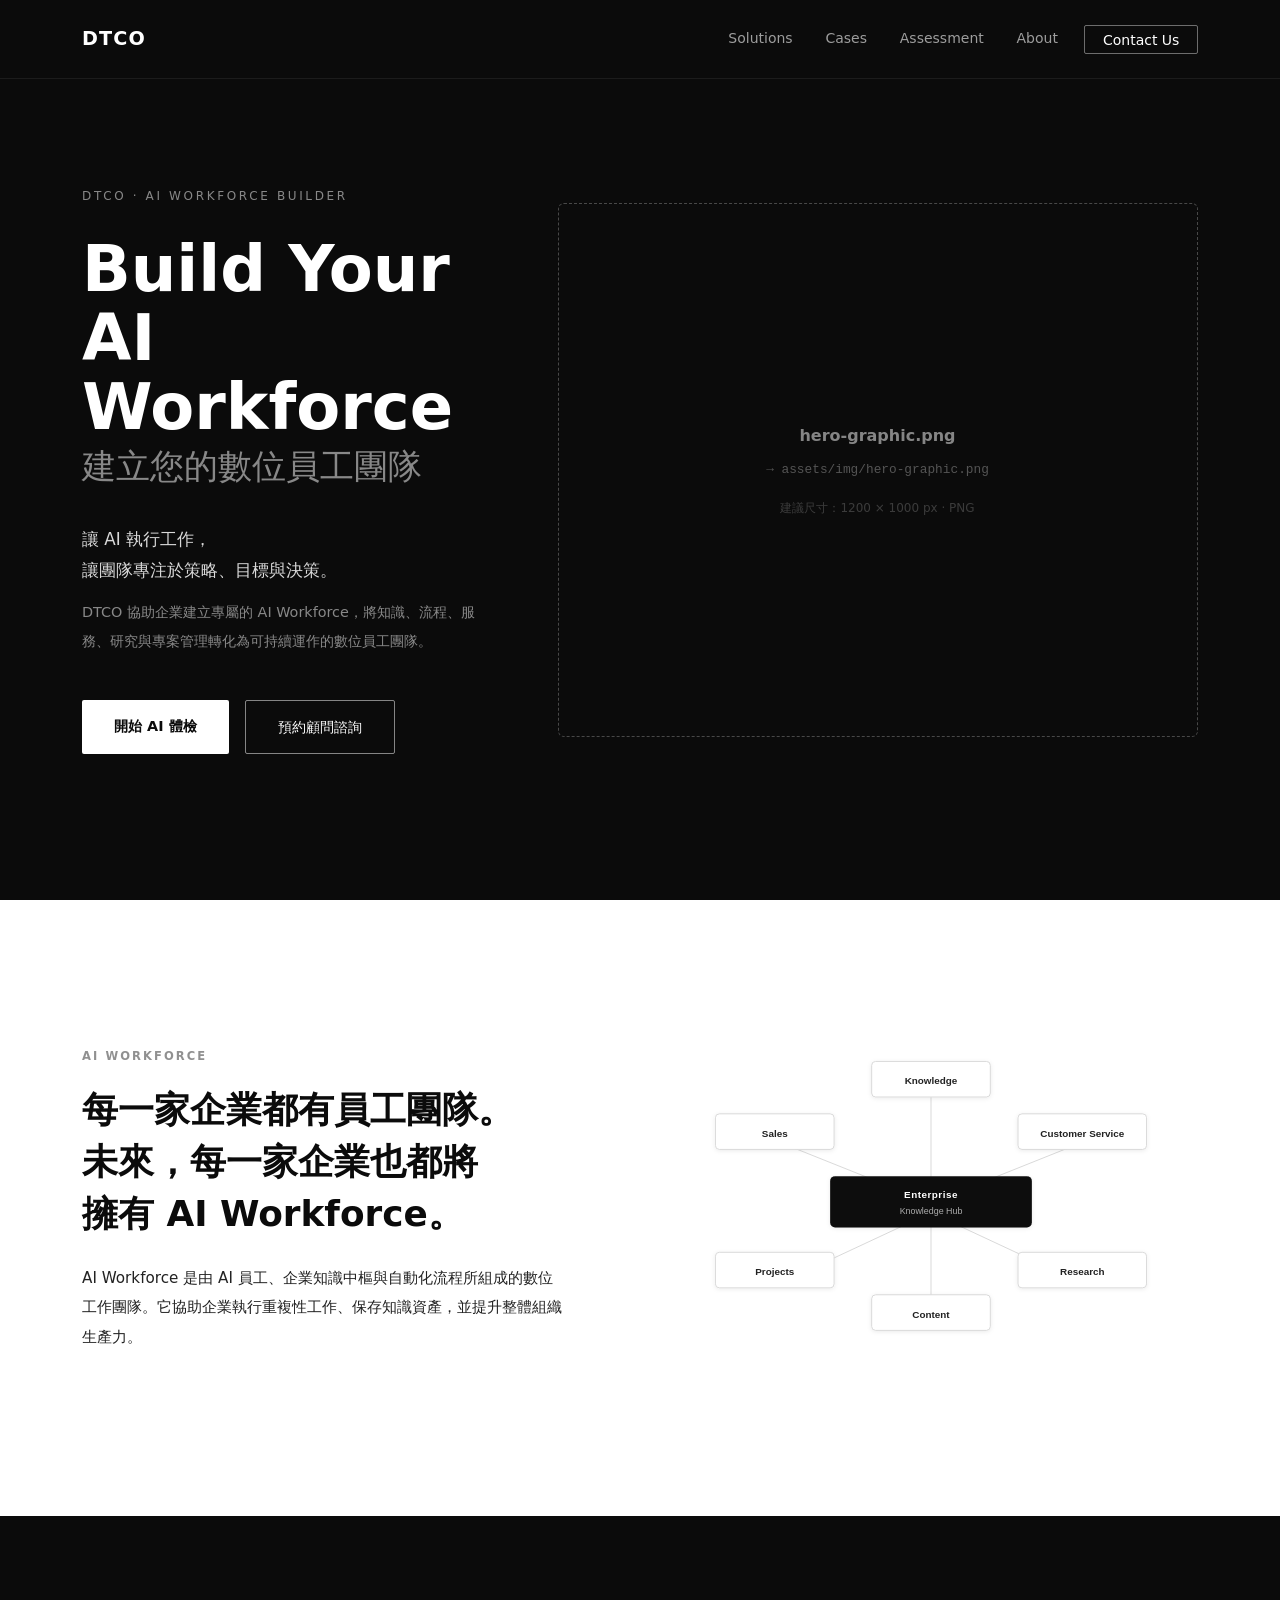
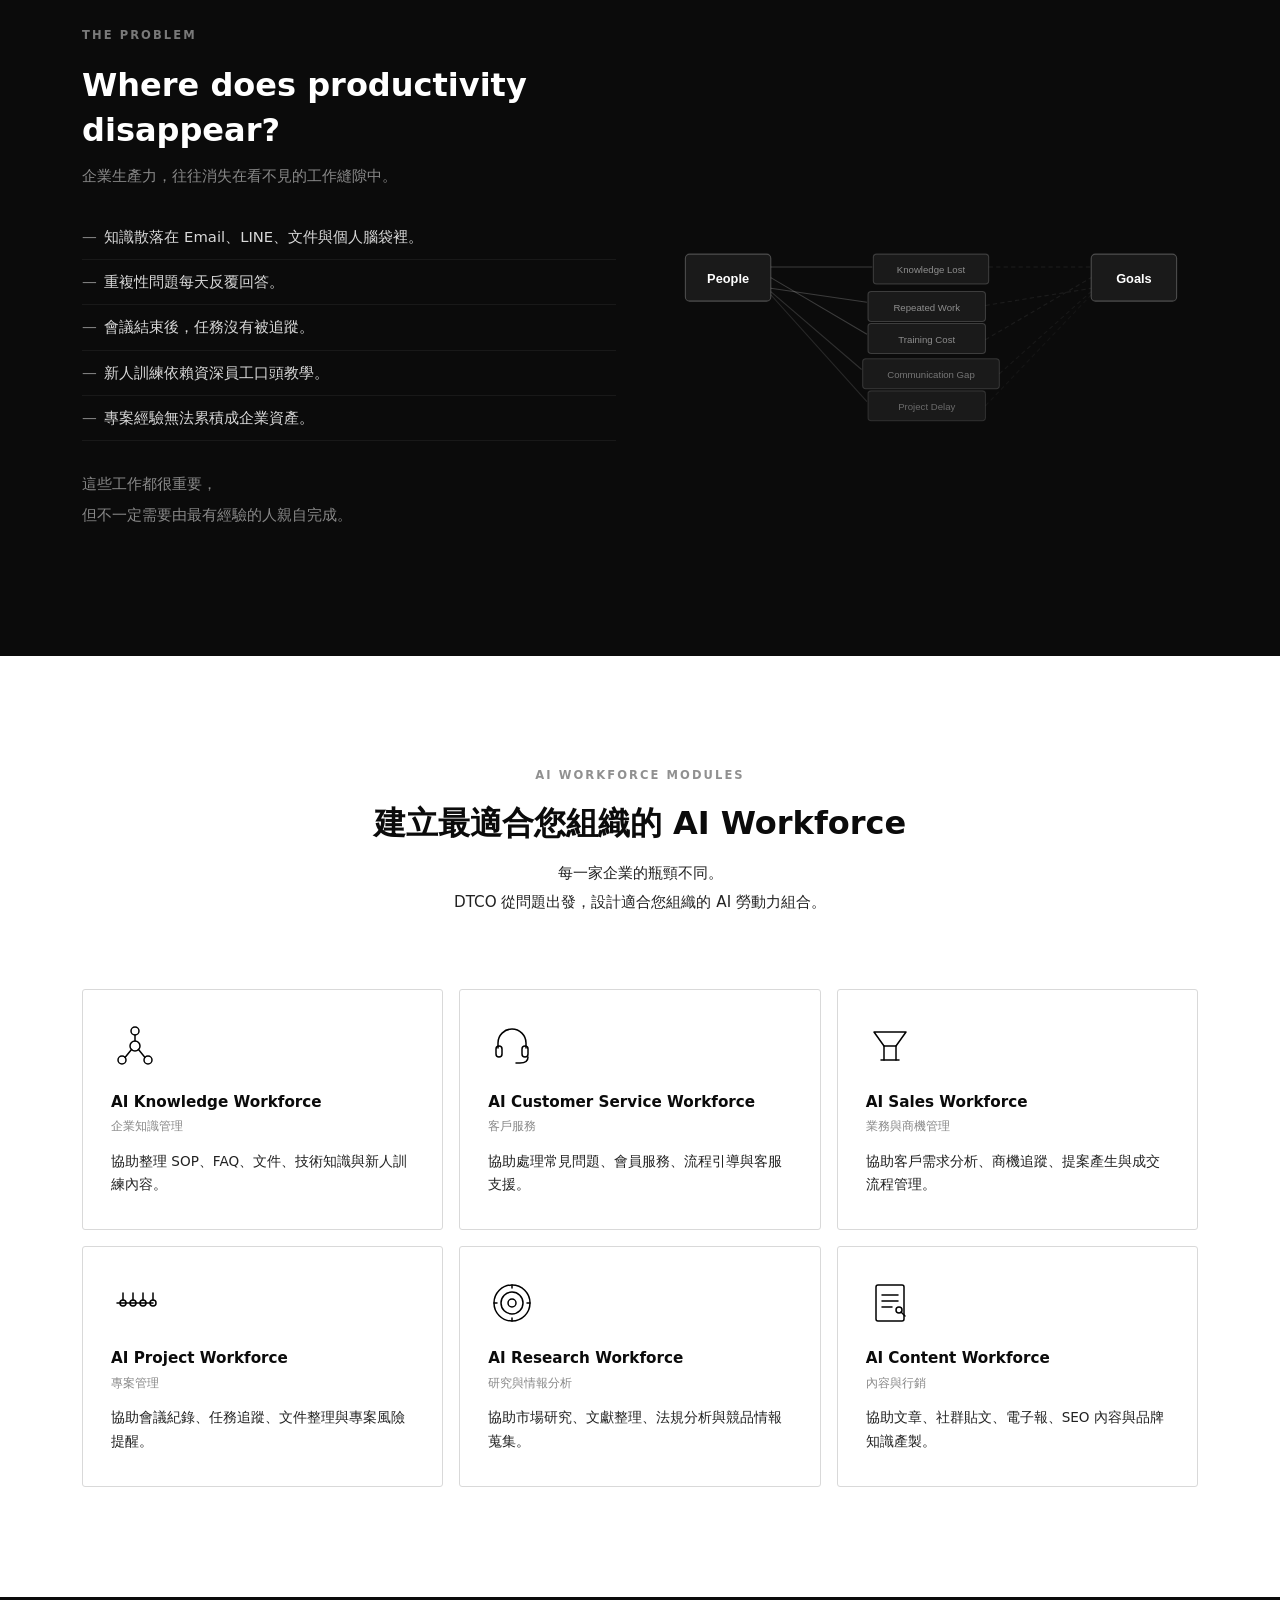
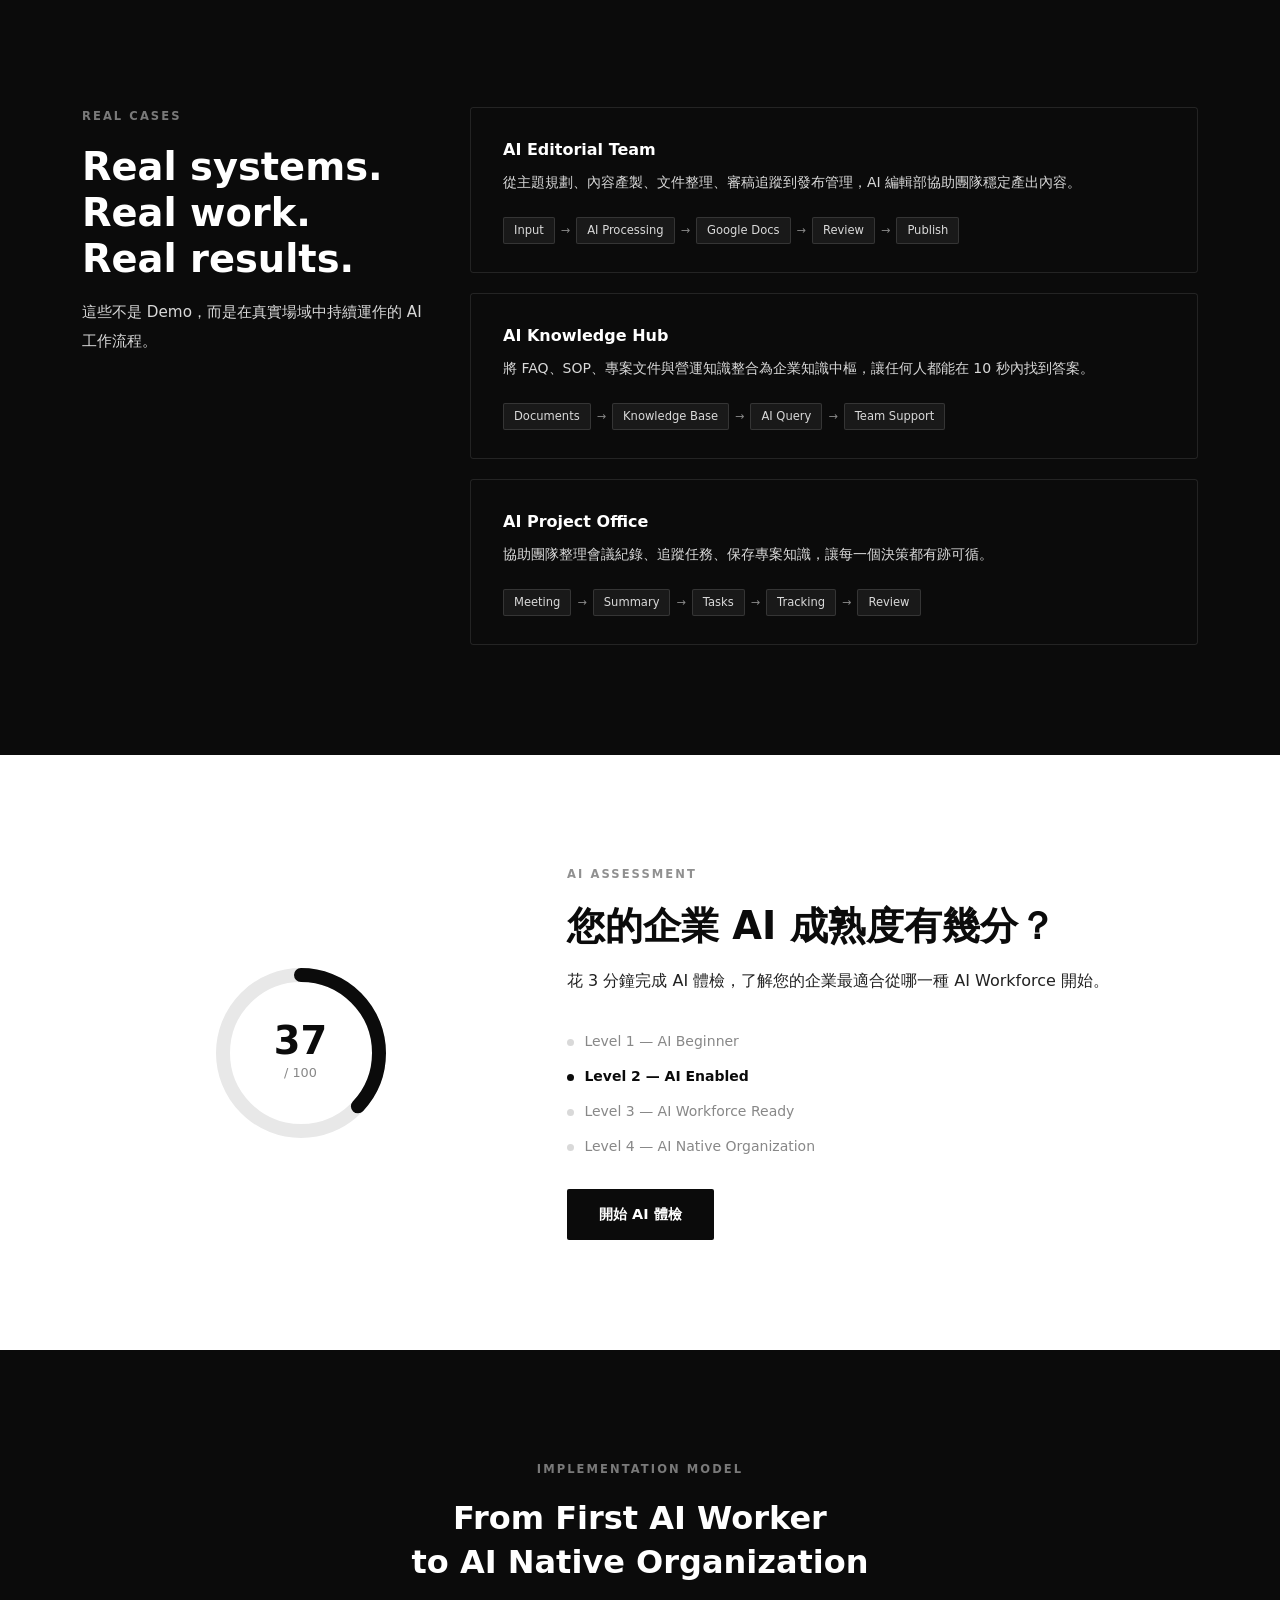
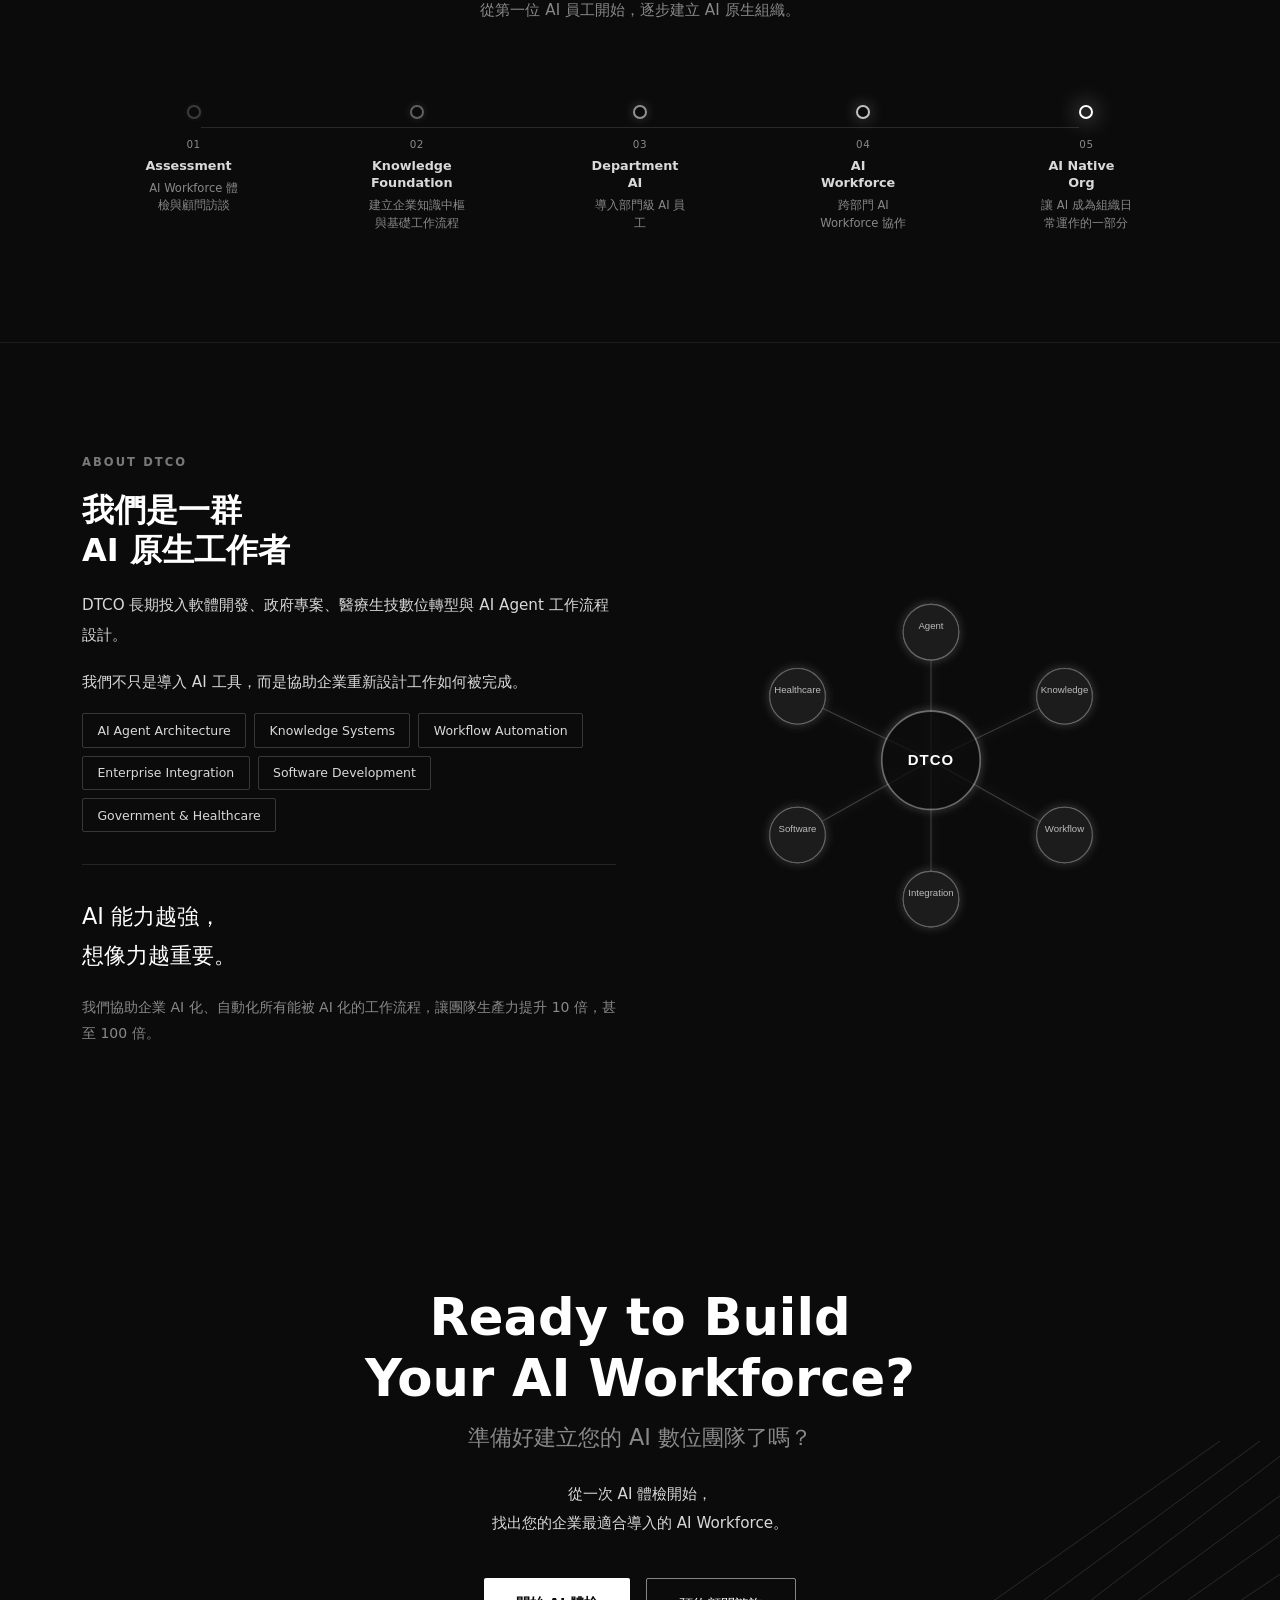
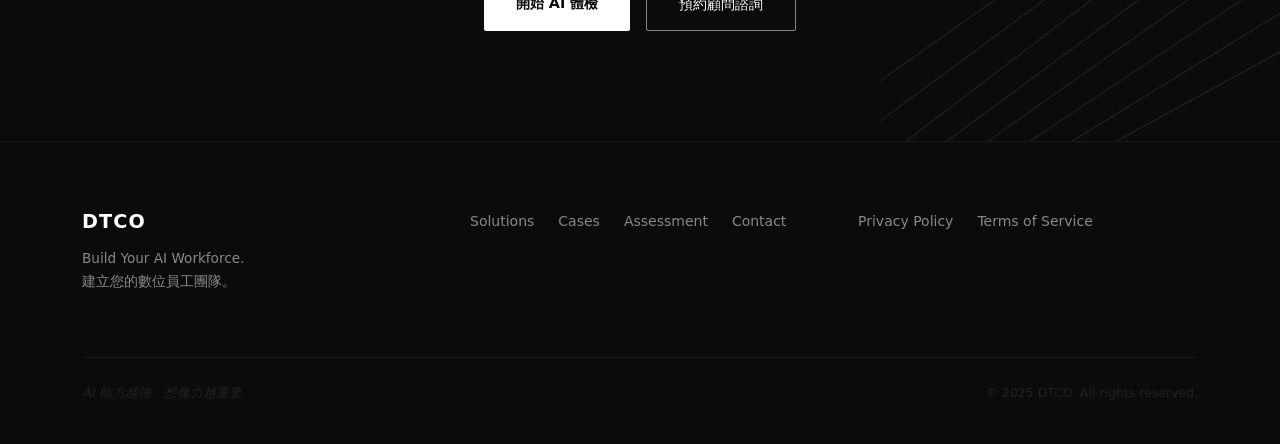
==== commit 7e7d1757: "Replace hero SVG with img placeholder for custom graphic Hero right side now loads assets/img/hero-g" ====
--- a/index.html
+++ b/index.html
@@ -65,61 +65,15 @@
         </div>
       </div>
       <div class="col-lg-7 hero-svg-wrap fade-in">
-        <!-- Hero Network SVG: abstract thinking enterprise brain -->
-        <svg viewBox="0 0 600 500" xmlns="http://www.w3.org/2000/svg" style="width:100%;max-width:580px;">
-          <defs>
-            <filter id="glow-sm" x="-50%" y="-50%" width="200%" height="200%">
-              <feGaussianBlur in="SourceGraphic" stdDeviation="3" result="blur"/>
-              <feMerge><feMergeNode in="blur"/><feMergeNode in="SourceGraphic"/></feMerge>
-            </filter>
-            <filter id="glow-lg" x="-80%" y="-80%" width="260%" height="260%">
-              <feGaussianBlur in="SourceGraphic" stdDeviation="10" result="blur"/>
-              <feMerge><feMergeNode in="blur"/><feMergeNode in="SourceGraphic"/></feMerge>
-            </filter>
-          </defs>
-          <!-- Connection lines -->
-          <g stroke="rgba(255,255,255,0.18)" stroke-width="1" filter="url(#glow-sm)">
-            <line x1="300" y1="250" x2="300" y2="100"/>
-            <line x1="300" y1="250" x2="437" y2="175"/>
-            <line x1="300" y1="250" x2="437" y2="325"/>
-            <line x1="300" y1="250" x2="300" y2="400"/>
-            <line x1="300" y1="250" x2="163" y2="325"/>
-            <line x1="300" y1="250" x2="163" y2="175"/>
-          </g>
-          <!-- Outer nodes -->
-          <g filter="url(#glow-sm)">
-            <!-- Knowledge (top) -->
-            <circle cx="300" cy="100" r="24" fill="#111" stroke="rgba(255,255,255,0.35)" stroke-width="1"/>
-            <text x="300" y="96" text-anchor="middle" fill="rgba(255,255,255,0.75)" font-size="9.5" font-family="Inter,sans-serif" font-weight="500">Knowledge</text>
-            <!-- Customer (top-right) -->
-            <circle cx="437" cy="175" r="24" fill="#111" stroke="rgba(255,255,255,0.35)" stroke-width="1"/>
-            <text x="437" y="171" text-anchor="middle" fill="rgba(255,255,255,0.75)" font-size="9.5" font-family="Inter,sans-serif" font-weight="500">Customer</text>
-            <!-- Research (bottom-right) -->
-            <circle cx="437" cy="325" r="24" fill="#111" stroke="rgba(255,255,255,0.35)" stroke-width="1"/>
-            <text x="437" y="321" text-anchor="middle" fill="rgba(255,255,255,0.75)" font-size="9.5" font-family="Inter,sans-serif" font-weight="500">Research</text>
-            <!-- Projects (bottom) -->
-            <circle cx="300" cy="400" r="24" fill="#111" stroke="rgba(255,255,255,0.35)" stroke-width="1"/>
-            <text x="300" y="396" text-anchor="middle" fill="rgba(255,255,255,0.75)" font-size="9.5" font-family="Inter,sans-serif" font-weight="500">Projects</text>
-            <!-- Sales (bottom-left) -->
-            <circle cx="163" cy="325" r="24" fill="#111" stroke="rgba(255,255,255,0.35)" stroke-width="1"/>
-            <text x="163" y="321" text-anchor="middle" fill="rgba(255,255,255,0.75)" font-size="9.5" font-family="Inter,sans-serif" font-weight="500">Sales</text>
-            <!-- Content (top-left) -->
-            <circle cx="163" cy="175" r="24" fill="#111" stroke="rgba(255,255,255,0.35)" stroke-width="1"/>
-            <text x="163" y="171" text-anchor="middle" fill="rgba(255,255,255,0.75)" font-size="9.5" font-family="Inter,sans-serif" font-weight="500">Content</text>
-          </g>
-          <!-- Node labels (below/above each node) -->
-          <!-- Center: Decision -->
-          <circle cx="300" cy="250" r="44" fill="#0b0b0b" stroke="rgba(255,255,255,0.5)" stroke-width="1.5" filter="url(#glow-lg)">
-            <animate attributeName="opacity" values="1;0.65;1" dur="3.5s" repeatCount="indefinite"/>
-          </circle>
-          <!-- Pulse ring -->
-          <circle cx="300" cy="250" r="56" fill="none" stroke="rgba(255,255,255,0.12)" stroke-width="1">
-            <animate attributeName="r" values="56;78" dur="3.5s" repeatCount="indefinite"/>
-            <animate attributeName="opacity" values="0.12;0" dur="3.5s" repeatCount="indefinite"/>
-          </circle>
-          <text x="300" y="246" text-anchor="middle" fill="white" font-size="11" font-family="Inter,sans-serif" font-weight="700" letter-spacing="0.5">Decision</text>
-          <text x="300" y="260" text-anchor="middle" fill="rgba(255,255,255,0.4)" font-size="8.5" font-family="Inter,sans-serif">Hub</text>
-        </svg>
+        <img src="assets/img/hero-graphic.png"
+             alt="AI Workforce Network"
+             class="hero-graphic-img"
+             onerror="this.style.display='none';this.nextElementSibling.style.display='flex';">
+        <div class="hero-graphic-placeholder">
+          <span class="placeholder-filename">hero-graphic.png</span>
+          <span class="placeholder-path">→ assets/img/hero-graphic.png</span>
+          <span class="placeholder-hint">建議尺寸：1200 × 1000 px · PNG</span>
+        </div>
       </div>
     </div>
   </div>
--- a/assets/css/style.css
+++ b/assets/css/style.css
@@ -207,6 +207,42 @@
   display: flex;
   justify-content: center;
   align-items: center;
+}
+
+.hero-graphic-img {
+  width: 100%;
+  max-width: 640px;
+  display: block;
+}
+
+.hero-graphic-placeholder {
+  display: none;
+  flex-direction: column;
+  align-items: center;
+  justify-content: center;
+  width: 100%;
+  max-width: 640px;
+  aspect-ratio: 6 / 5;
+  border: 1px dashed rgba(255,255,255,0.25);
+  border-radius: 6px;
+  gap: 0.6rem;
+  text-align: center;
+  padding: 2rem;
+}
+.placeholder-filename {
+  font-size: 1rem;
+  font-weight: 600;
+  color: rgba(255,255,255,0.5);
+}
+.placeholder-path {
+  font-size: 0.8rem;
+  color: rgba(255,255,255,0.3);
+  font-family: monospace;
+}
+.placeholder-hint {
+  font-size: 0.75rem;
+  color: rgba(255,255,255,0.2);
+  margin-top: 0.5rem;
 }
 
 /* ===== S2: Concept ===== */
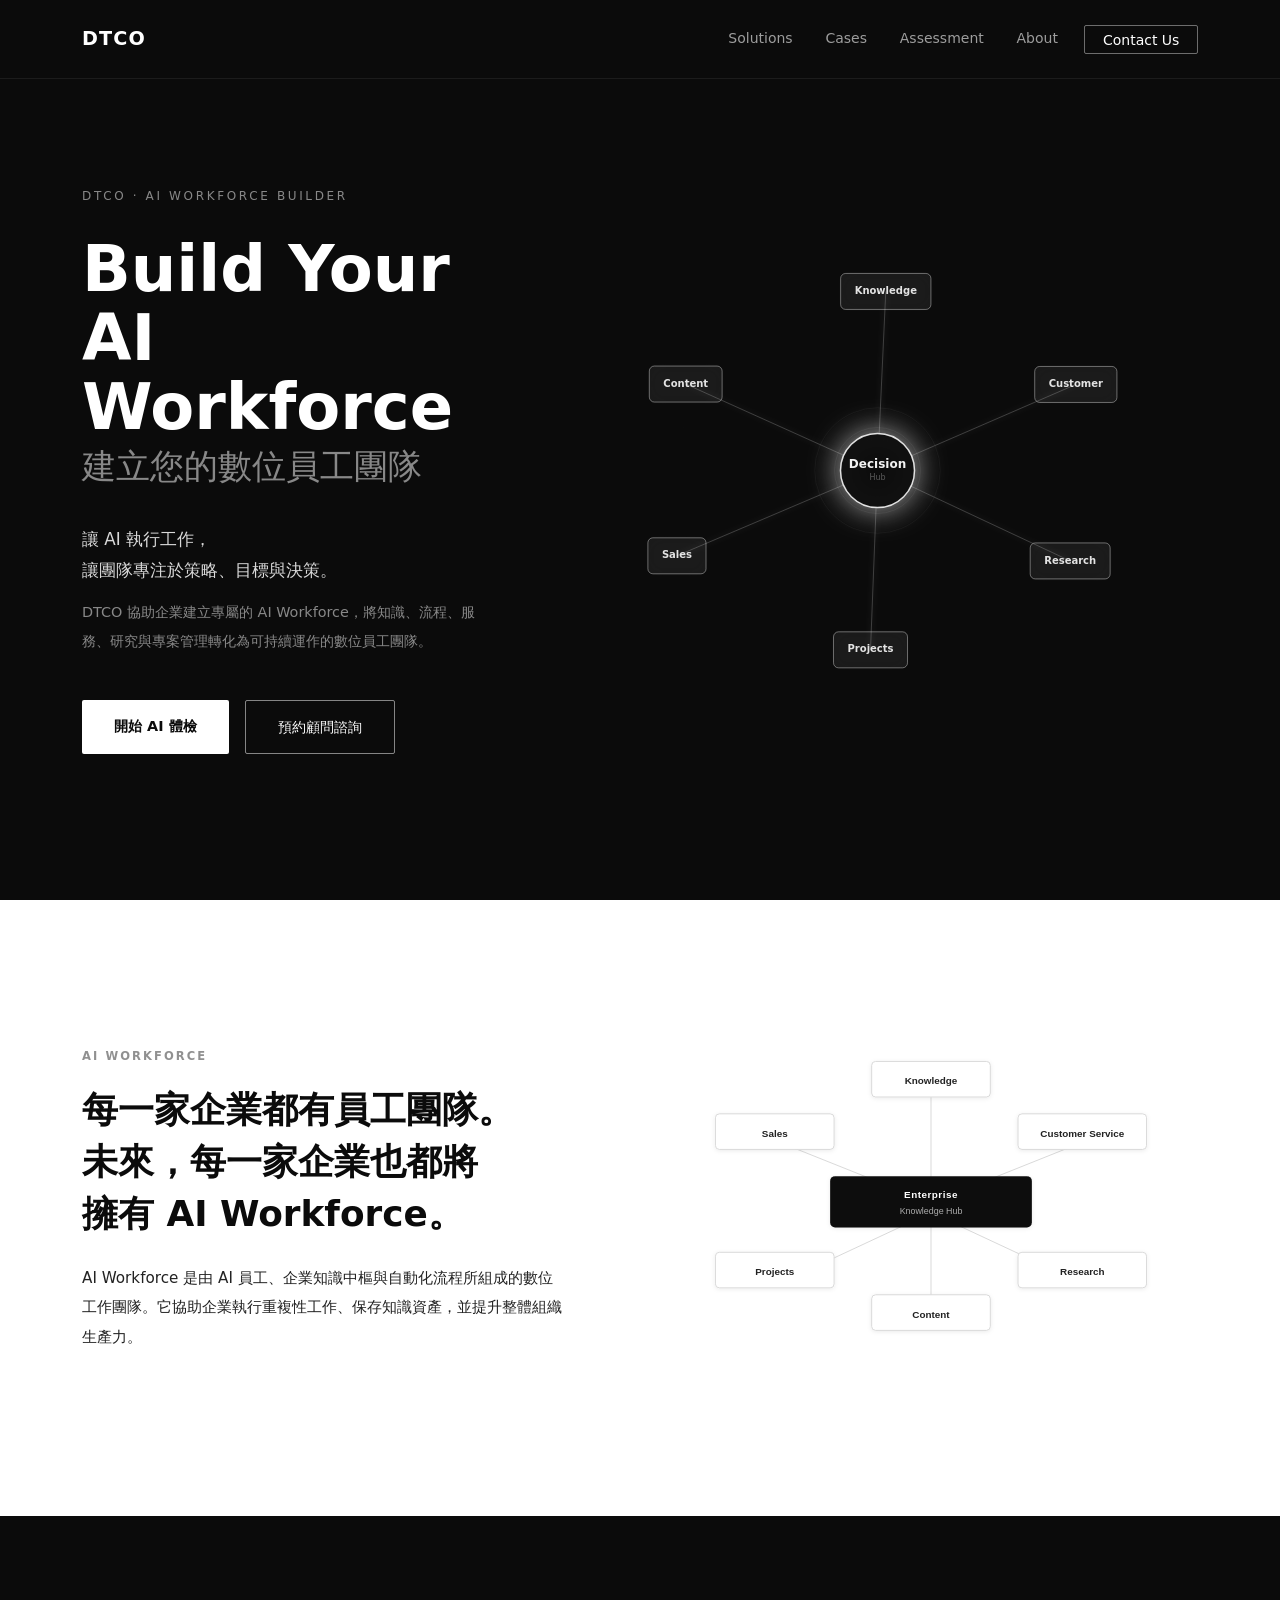
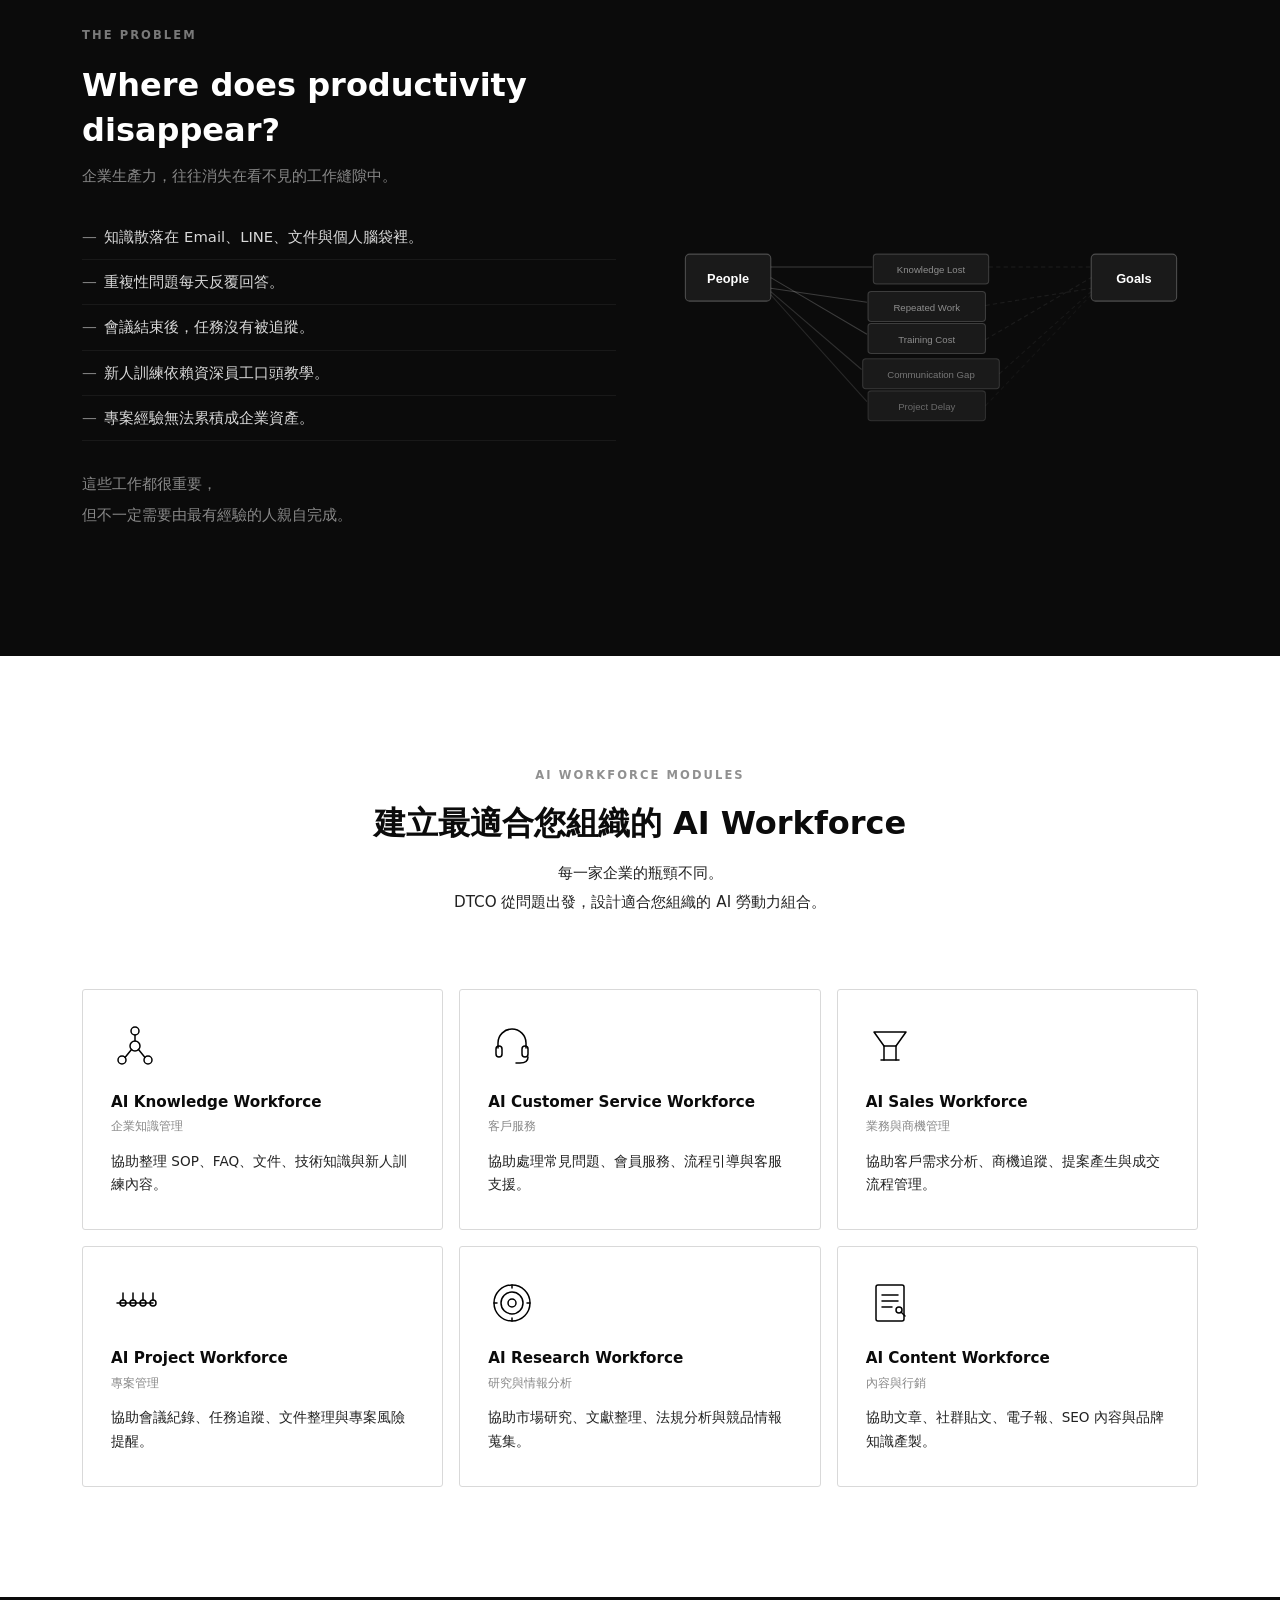
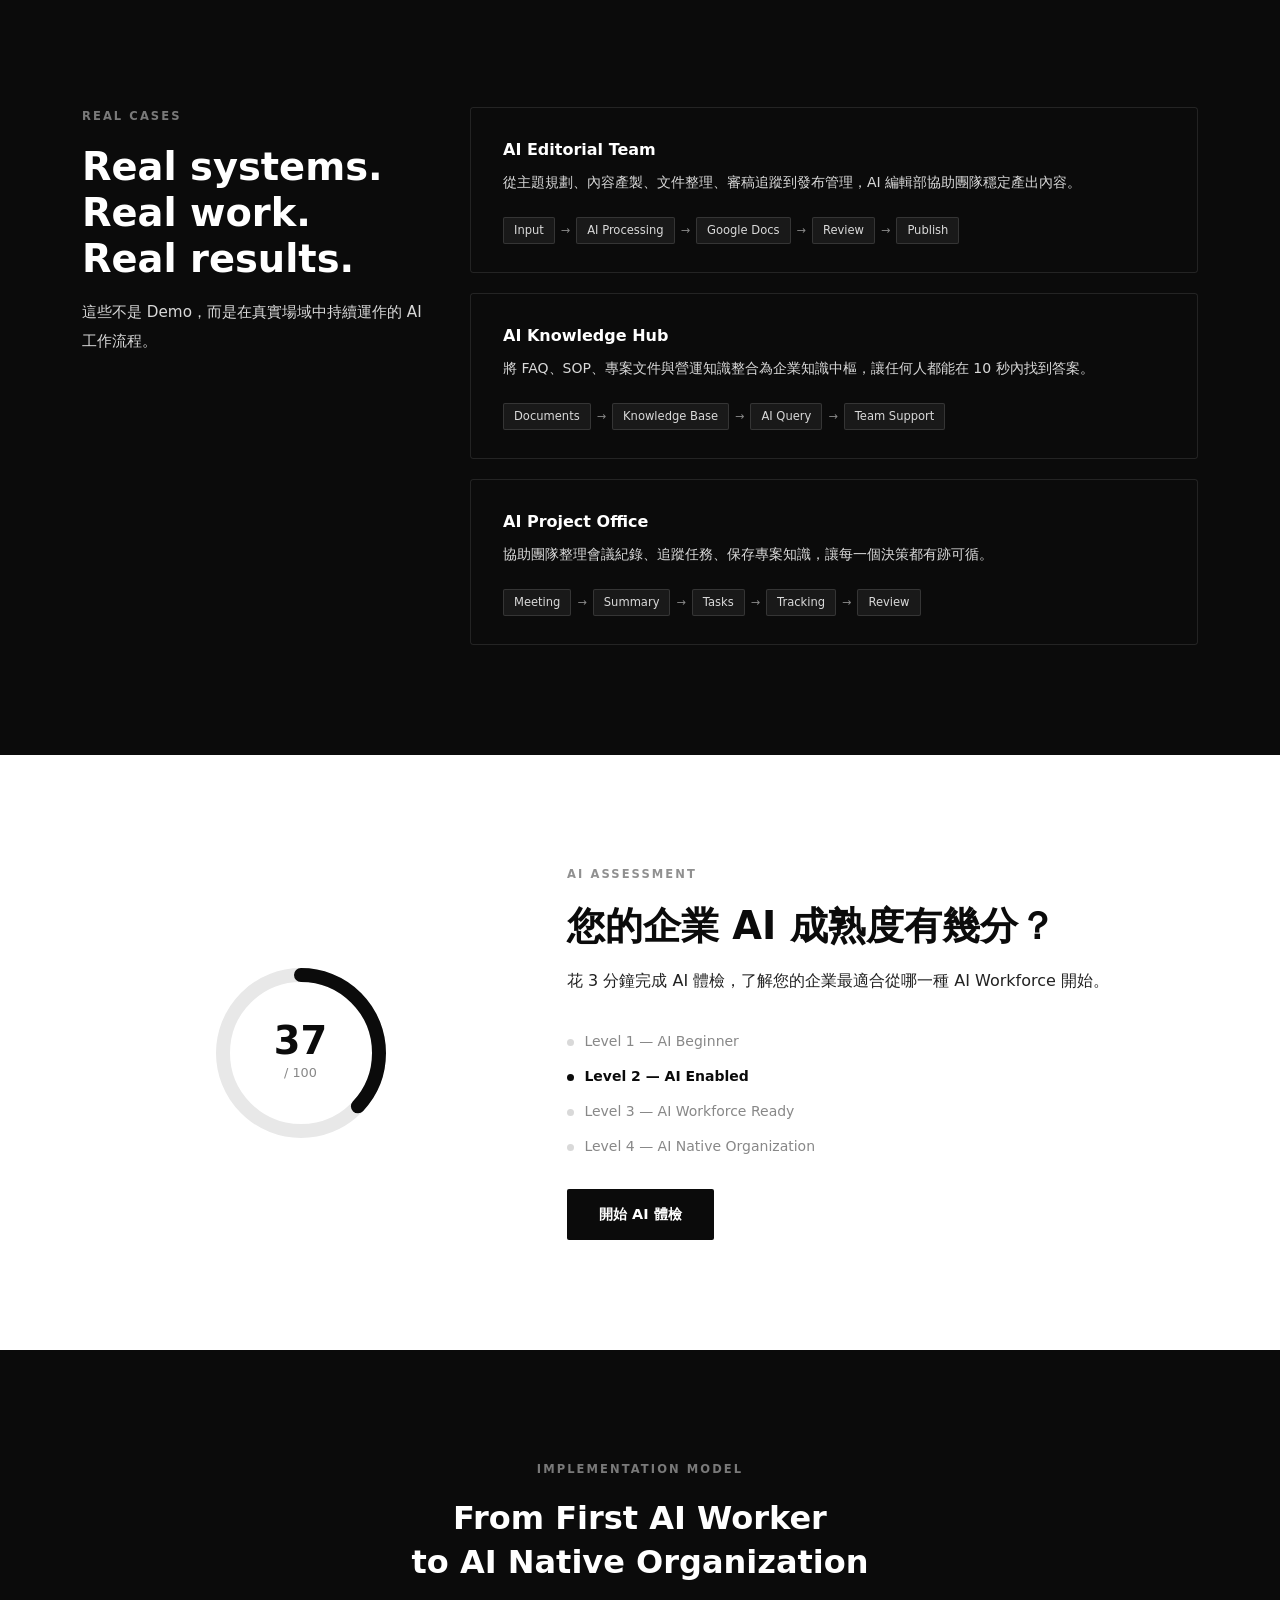
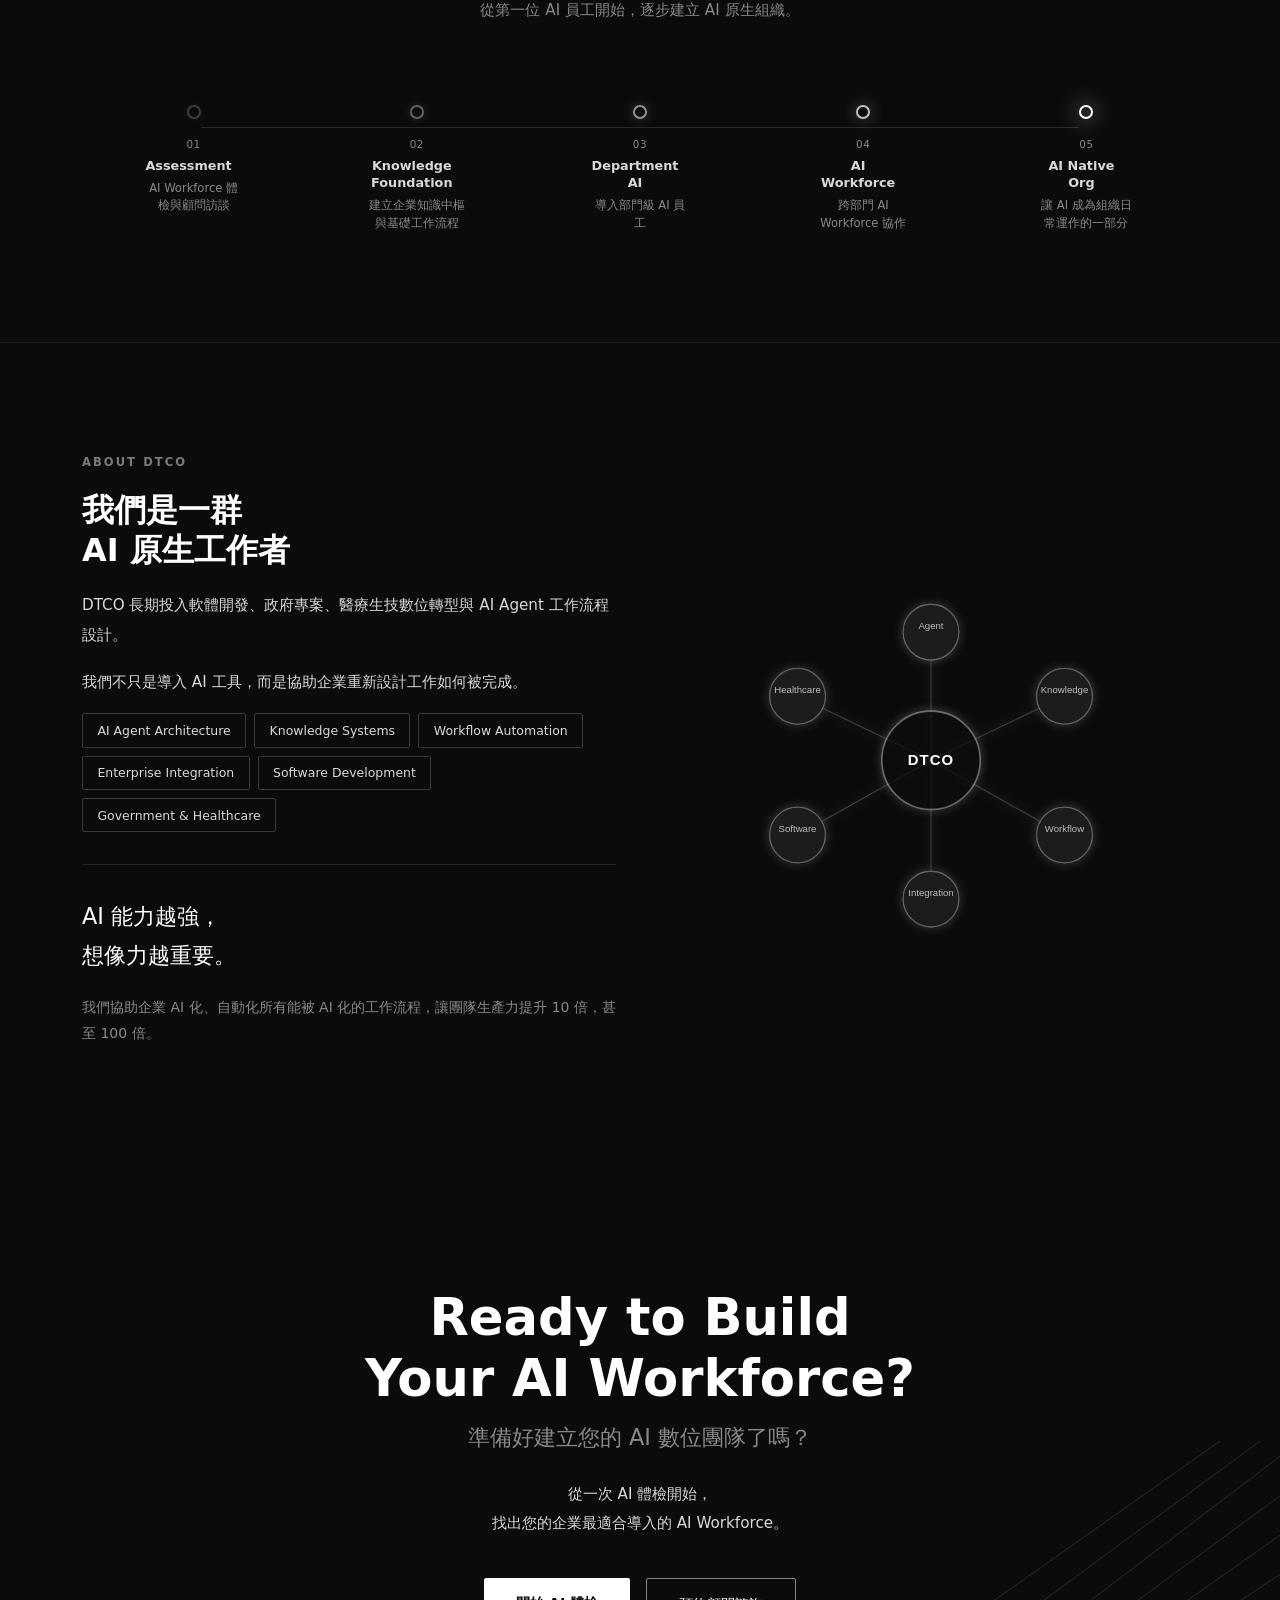
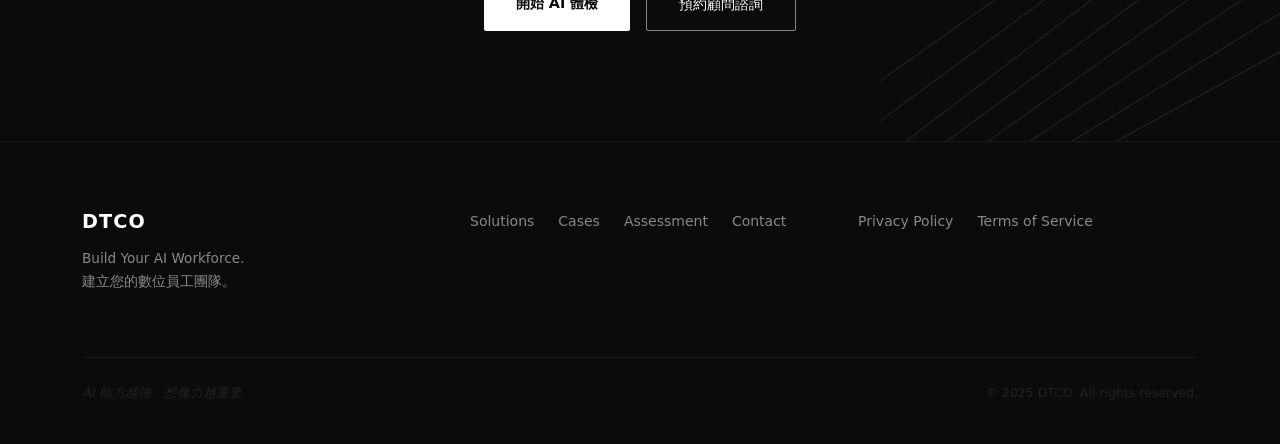
==== commit e7337338: "Add Canvas API animated network to hero section Replaces static image placeholder with a live-animat" ====
--- a/index.html
+++ b/index.html
@@ -64,15 +64,9 @@
           <a href="contact.html" class="btn-outline-w">預約顧問諮詢</a>
         </div>
       </div>
-      <div class="col-lg-7 hero-svg-wrap fade-in">
-        <img src="assets/img/hero-graphic.png"
-             alt="AI Workforce Network"
-             class="hero-graphic-img"
-             onerror="this.style.display='none';this.nextElementSibling.style.display='flex';">
-        <div class="hero-graphic-placeholder">
-          <span class="placeholder-filename">hero-graphic.png</span>
-          <span class="placeholder-path">→ assets/img/hero-graphic.png</span>
-          <span class="placeholder-hint">建議尺寸：1200 × 1000 px · PNG</span>
+      <div class="col-lg-7 hero-canvas-col fade-in">
+        <div class="hero-canvas-wrap">
+          <canvas id="hero-canvas"></canvas>
         </div>
       </div>
     </div>
@@ -553,5 +547,6 @@
 
 <script src="https://cdn.jsdelivr.net/npm/bootstrap@5.3.3/dist/js/bootstrap.bundle.min.js"></script>
 <script src="assets/js/main.js"></script>
+<script src="assets/js/hero-canvas.js"></script>
 </body>
 </html>
--- a/assets/css/style.css
+++ b/assets/css/style.css
@@ -203,31 +203,24 @@
 
 .hero-cta-group { display: flex; gap: 1rem; flex-wrap: wrap; }
 
-.hero-svg-wrap {
-  display: flex;
+.hero-canvas-col {
+  display: flex;
+  align-items: center;
   justify-content: center;
-  align-items: center;
-}
-
-.hero-graphic-img {
+}
+
+.hero-canvas-wrap {
   width: 100%;
-  max-width: 640px;
+  aspect-ratio: 1 / 1;
+  max-height: calc(100vh - 120px);
+  min-height: 360px;
+  position: relative;
+}
+
+#hero-canvas {
   display: block;
-}
-
-.hero-graphic-placeholder {
-  display: none;
-  flex-direction: column;
-  align-items: center;
-  justify-content: center;
   width: 100%;
-  max-width: 640px;
-  aspect-ratio: 6 / 5;
-  border: 1px dashed rgba(255,255,255,0.25);
-  border-radius: 6px;
-  gap: 0.6rem;
-  text-align: center;
-  padding: 2rem;
+  height: 100%;
 }
 .placeholder-filename {
   font-size: 1rem;
@@ -660,7 +653,8 @@
 @media (max-width: 991px) {
   .section-pad { padding: 80px 0; }
   #hero { min-height: auto; padding: 100px 0 60px; }
-  .hero-svg-wrap { margin-top: 3rem; }
+  .hero-canvas-col { margin-top: 3rem; }
+  .hero-canvas-wrap { aspect-ratio: 4/3; min-height: 300px; }
 
   .timeline-outer { overflow-x: auto; }
   .timeline-stages { min-width: 600px; }
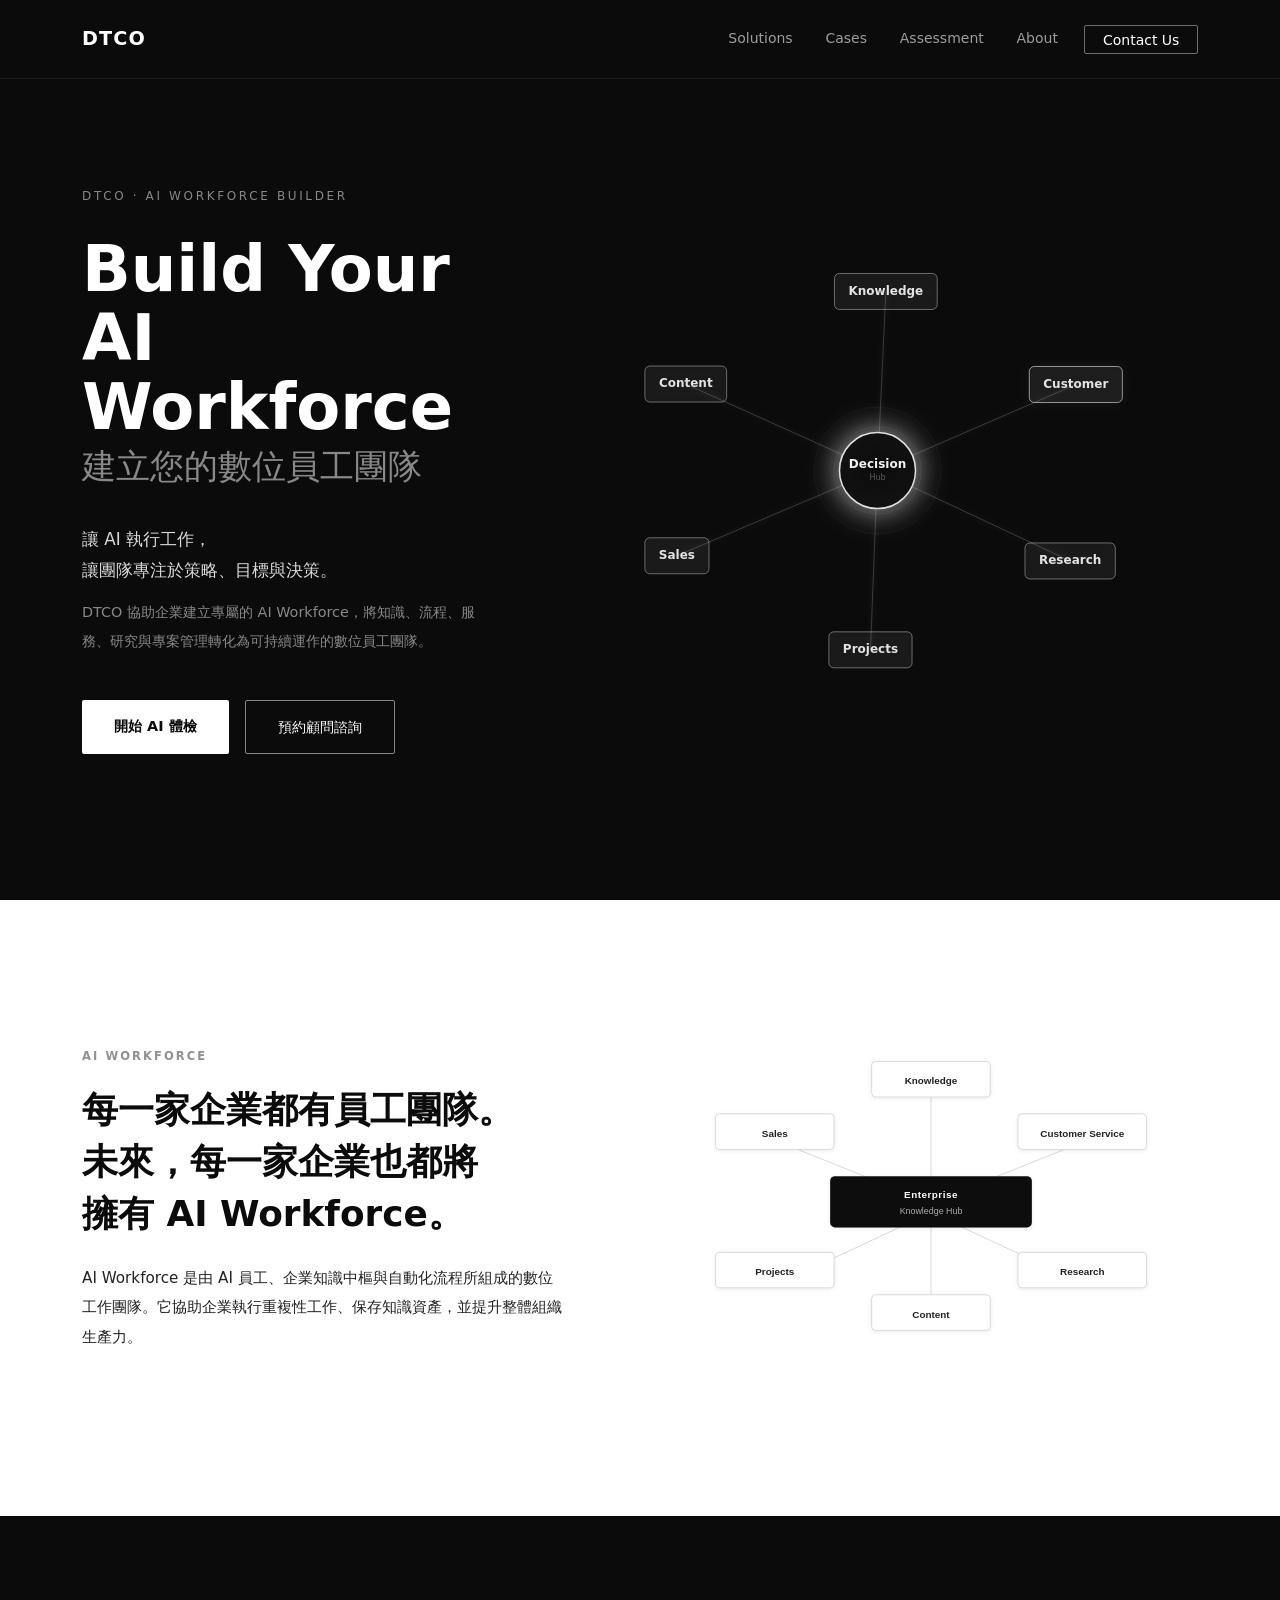
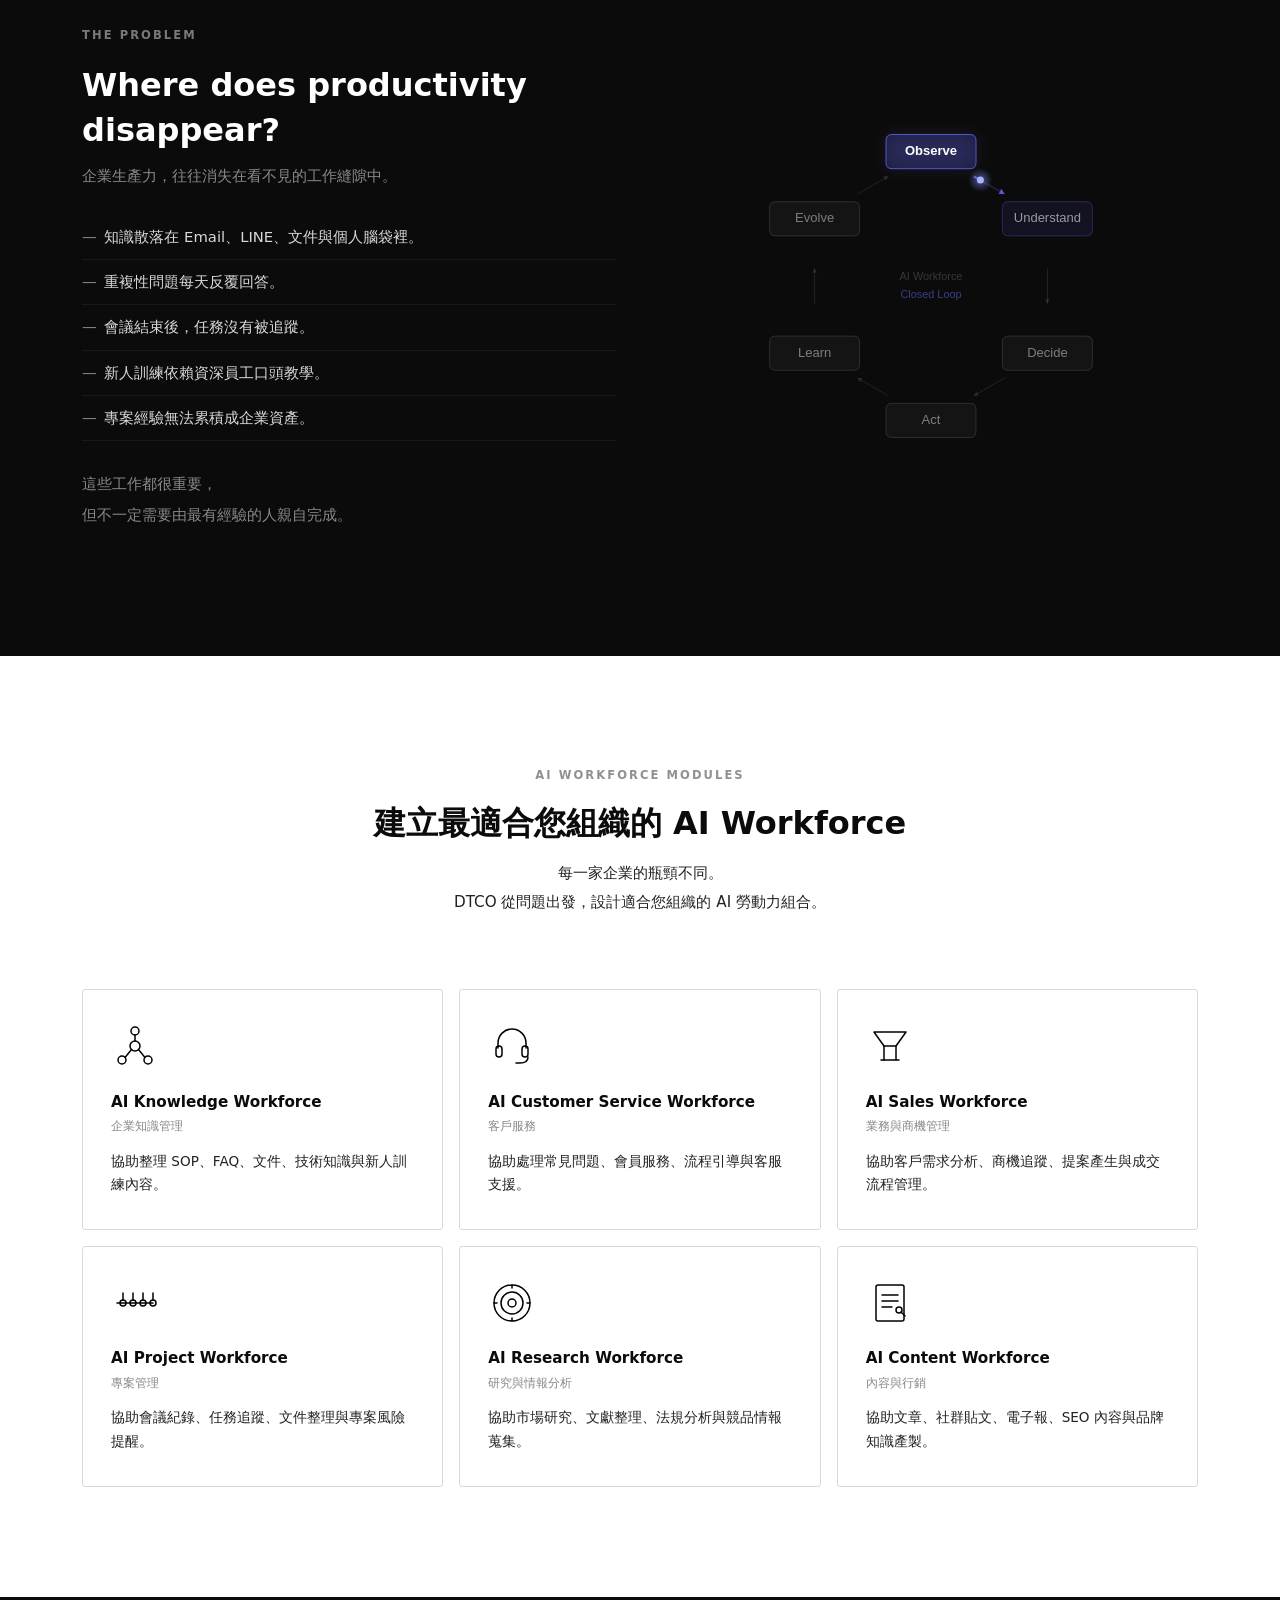
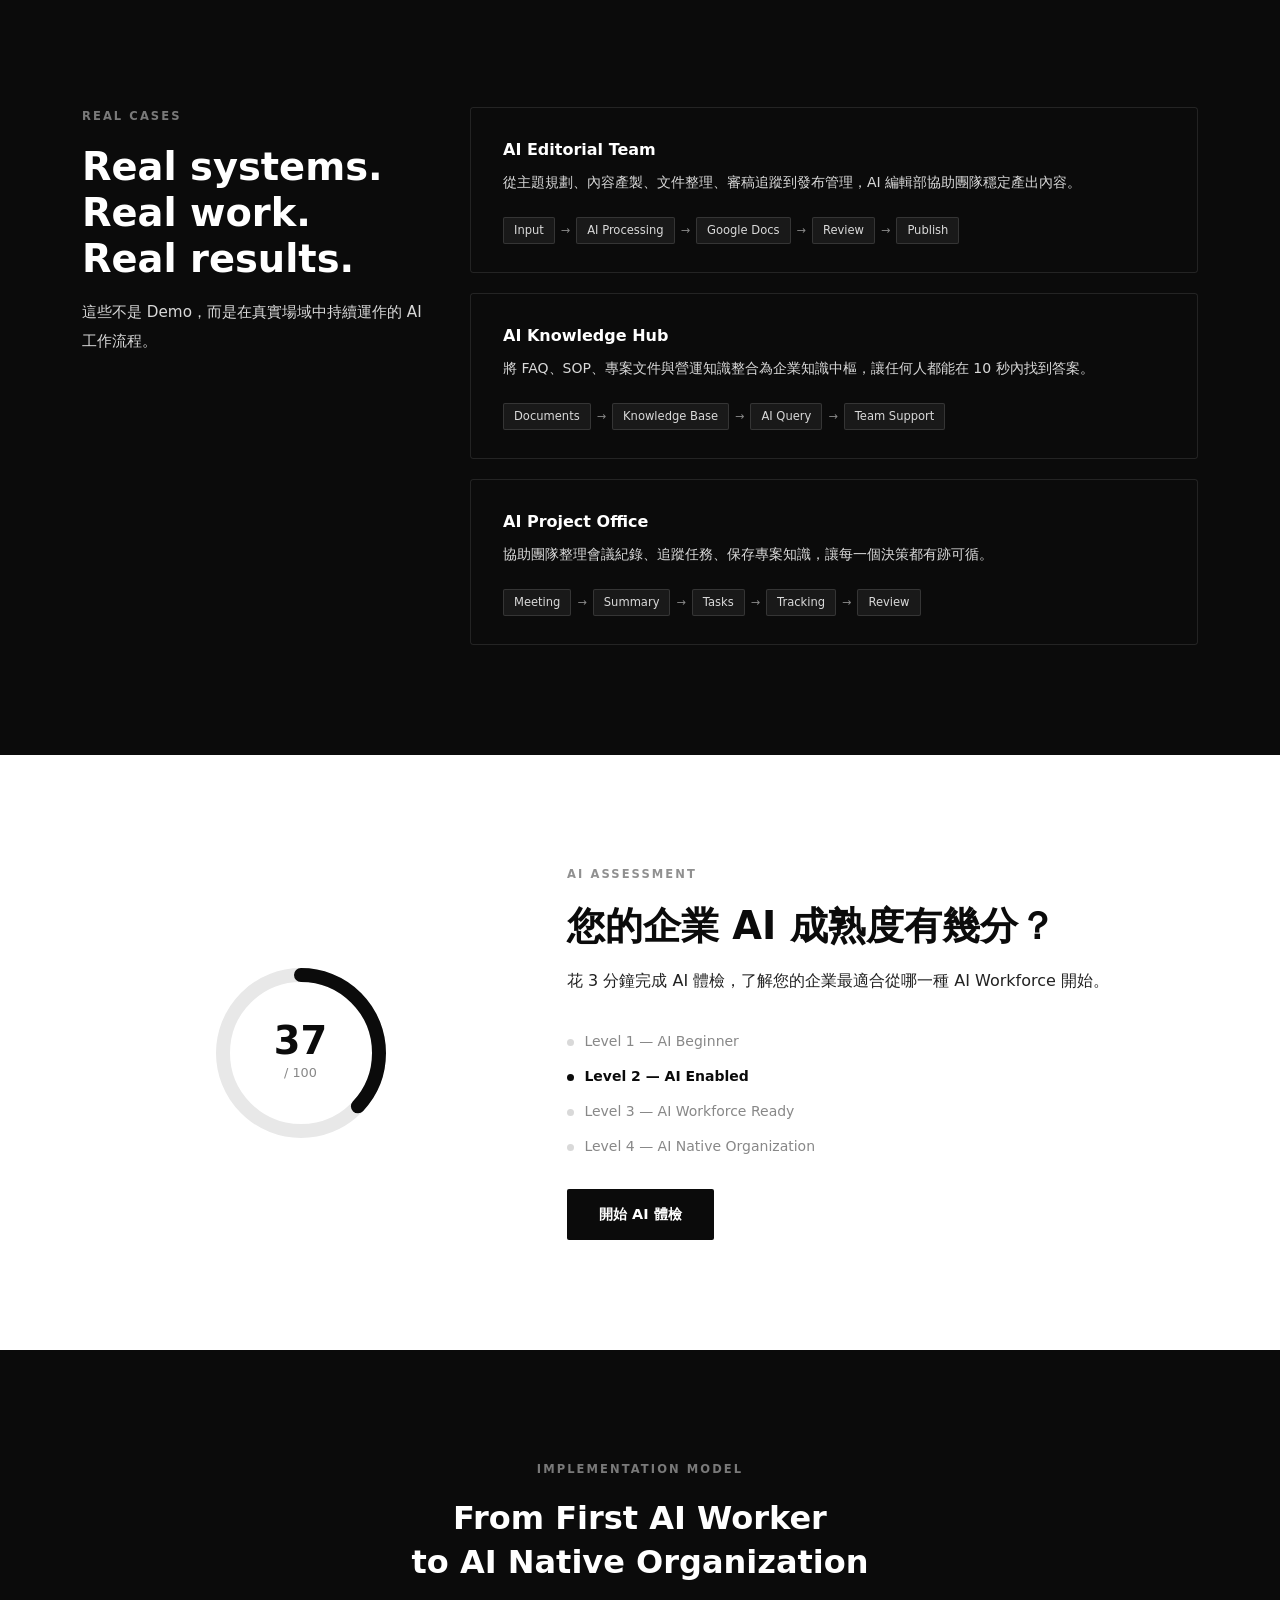
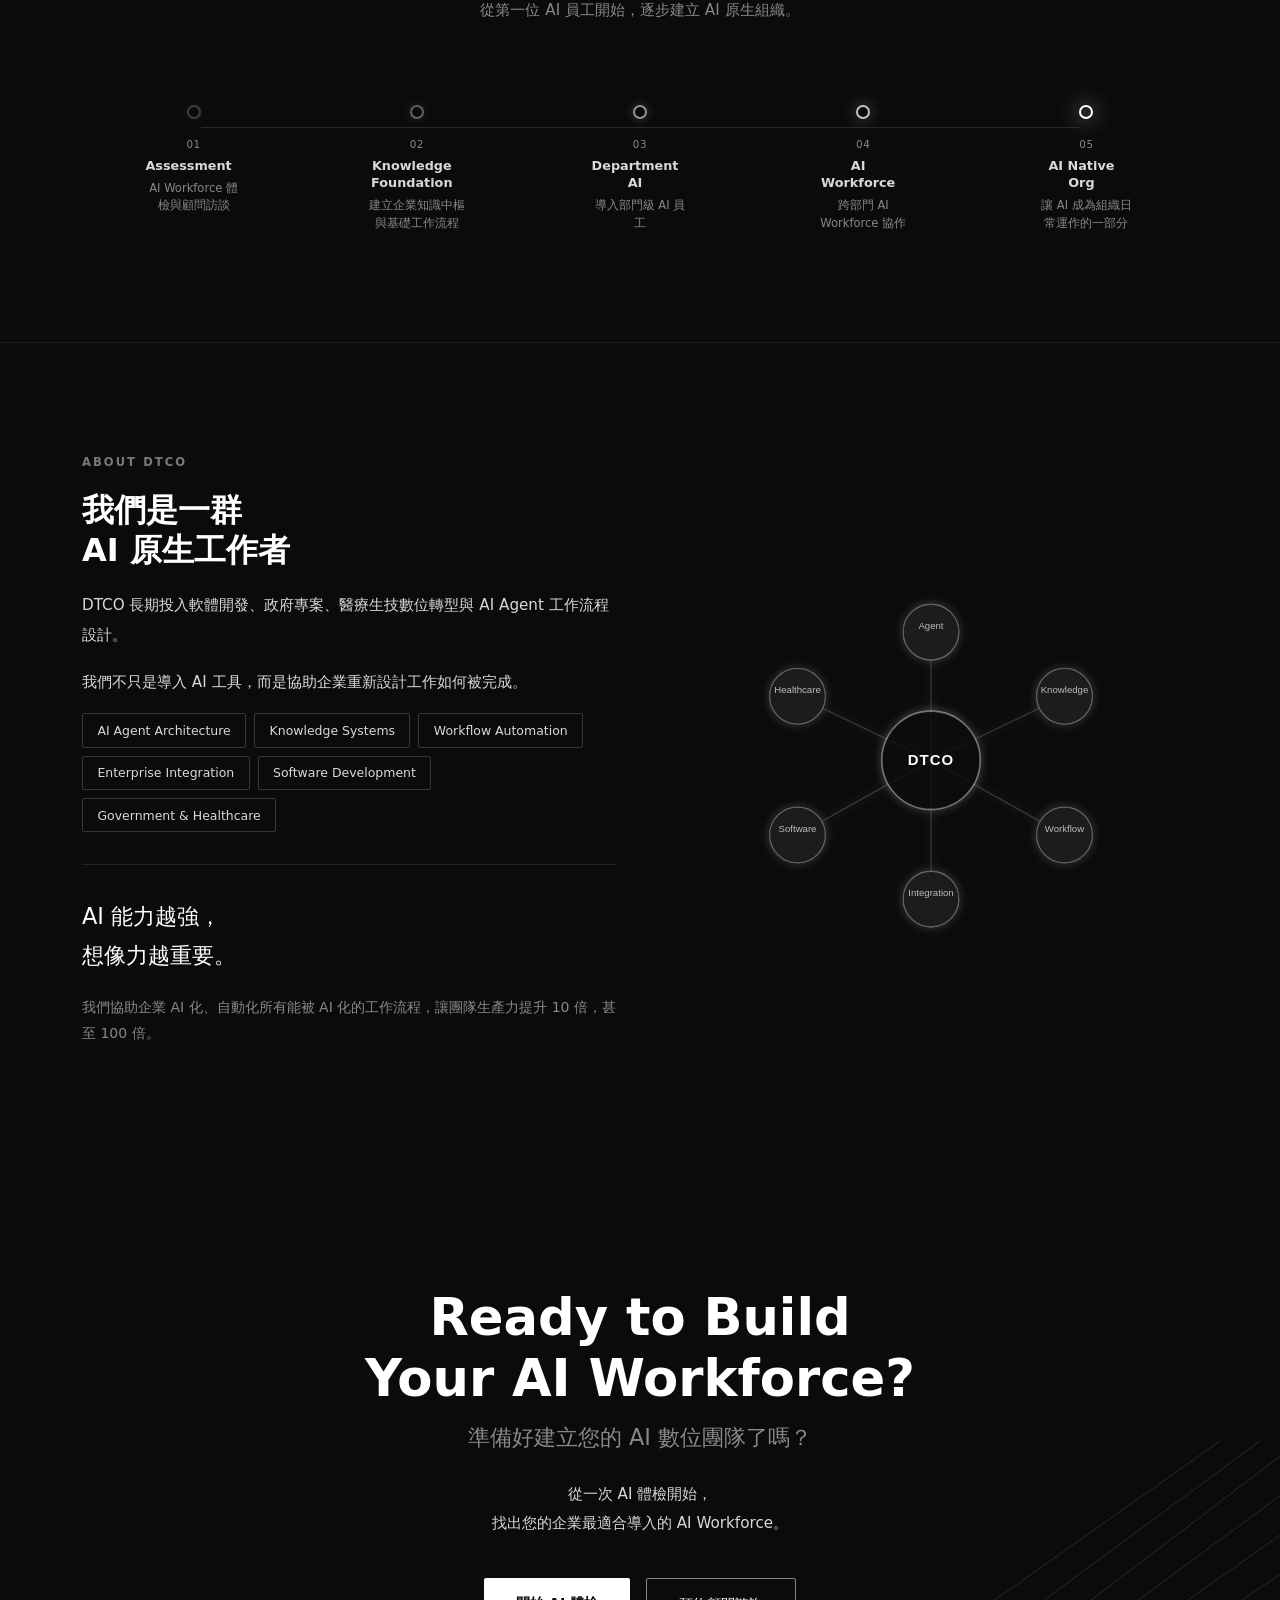
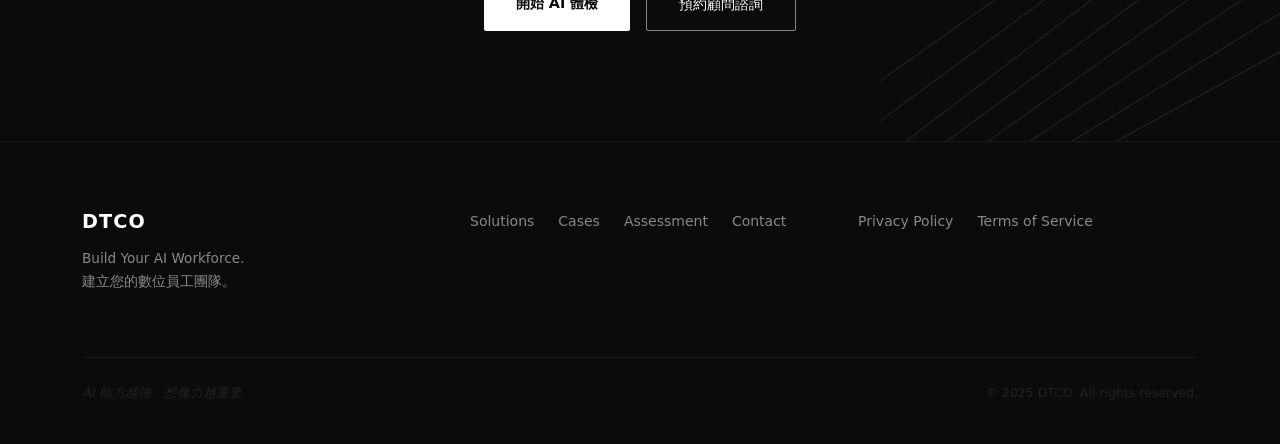
==== commit 89081f7f: "Replace problem-section SVG with animated Canvas closed-loop flowchart Observe → Understand → Decide" ====
--- a/index.html
+++ b/index.html
@@ -150,42 +150,10 @@
           這些工作都很重要，<br>但不一定需要由最有經驗的人親自完成。
         </p>
       </div>
-      <div class="col-lg-6 fade-in">
-        <!-- Productivity Gap SVG -->
-        <svg viewBox="0 0 500 300" xmlns="http://www.w3.org/2000/svg" style="width:100%;">
-          <!-- Left node: People -->
-          <rect x="20" y="120" width="80" height="44" rx="4" fill="#1a1a1a" stroke="rgba(255,255,255,0.25)" stroke-width="1"/>
-          <text x="60" y="147" text-anchor="middle" fill="white" font-size="12" font-family="Inter,sans-serif" font-weight="600">People</text>
-          <!-- Right node: Goals -->
-          <rect x="400" y="120" width="80" height="44" rx="4" fill="#1a1a1a" stroke="rgba(255,255,255,0.25)" stroke-width="1"/>
-          <text x="440" y="147" text-anchor="middle" fill="white" font-size="12" font-family="Inter,sans-serif" font-weight="600">Goals</text>
-          <!-- Broken lines with gap nodes -->
-          <!-- Line 1: Knowledge Lost -->
-          <line x1="100" y1="132" x2="195" y2="132" stroke="rgba(255,255,255,0.2)" stroke-width="1"/>
-          <rect x="196" y="120" width="108" height="28" rx="3" fill="#1a1a1a" stroke="rgba(255,255,255,0.18)" stroke-width="1"/>
-          <text x="250" y="138" text-anchor="middle" fill="rgba(255,255,255,0.5)" font-size="9" font-family="Inter,sans-serif">Knowledge Lost</text>
-          <line x1="304" y1="132" x2="400" y2="132" stroke="rgba(255,255,255,0.07)" stroke-dasharray="4,3" stroke-width="1"/>
-          <!-- Line 2: Repeated Work -->
-          <line x1="100" y1="152" x2="190" y2="165" stroke="rgba(255,255,255,0.2)" stroke-width="1"/>
-          <rect x="191" y="155" width="110" height="28" rx="3" fill="#1a1a1a" stroke="rgba(255,255,255,0.18)" stroke-width="1"/>
-          <text x="246" y="173" text-anchor="middle" fill="rgba(255,255,255,0.5)" font-size="9" font-family="Inter,sans-serif">Repeated Work</text>
-          <line x1="301" y1="168" x2="400" y2="152" stroke="rgba(255,255,255,0.07)" stroke-dasharray="4,3" stroke-width="1"/>
-          <!-- Line 3: Training Cost -->
-          <line x1="100" y1="142" x2="190" y2="195" stroke="rgba(255,255,255,0.2)" stroke-width="1"/>
-          <rect x="191" y="185" width="110" height="28" rx="3" fill="#1a1a1a" stroke="rgba(255,255,255,0.18)" stroke-width="1"/>
-          <text x="246" y="203" text-anchor="middle" fill="rgba(255,255,255,0.5)" font-size="9" font-family="Inter,sans-serif">Training Cost</text>
-          <line x1="301" y1="200" x2="400" y2="142" stroke="rgba(255,255,255,0.07)" stroke-dasharray="4,3" stroke-width="1"/>
-          <!-- Line 4: Communication Gap -->
-          <line x1="100" y1="155" x2="185" y2="228" stroke="rgba(255,255,255,0.15)" stroke-width="1"/>
-          <rect x="186" y="218" width="128" height="28" rx="3" fill="#1a1a1a" stroke="rgba(255,255,255,0.15)" stroke-width="1"/>
-          <text x="250" y="236" text-anchor="middle" fill="rgba(255,255,255,0.4)" font-size="9" font-family="Inter,sans-serif">Communication Gap</text>
-          <line x1="314" y1="232" x2="400" y2="155" stroke="rgba(255,255,255,0.05)" stroke-dasharray="4,3" stroke-width="1"/>
-          <!-- Line 5: Project Delay -->
-          <line x1="100" y1="158" x2="190" y2="258" stroke="rgba(255,255,255,0.12)" stroke-width="1"/>
-          <rect x="191" y="248" width="110" height="28" rx="3" fill="#1a1a1a" stroke="rgba(255,255,255,0.12)" stroke-width="1"/>
-          <text x="246" y="266" text-anchor="middle" fill="rgba(255,255,255,0.35)" font-size="9" font-family="Inter,sans-serif">Project Delay</text>
-          <line x1="301" y1="262" x2="400" y2="158" stroke="rgba(255,255,255,0.04)" stroke-dasharray="4,3" stroke-width="1"/>
-        </svg>
+      <div class="col-lg-6 fade-in d-flex justify-content-center">
+        <div style="width:100%;max-width:420px;">
+          <canvas id="problem-canvas" style="display:block;width:100%;"></canvas>
+        </div>
       </div>
     </div>
   </div>
@@ -548,5 +516,6 @@
 <script src="https://cdn.jsdelivr.net/npm/bootstrap@5.3.3/dist/js/bootstrap.bundle.min.js"></script>
 <script src="assets/js/main.js"></script>
 <script src="assets/js/hero-canvas.js"></script>
+<script src="assets/js/problem-canvas.js"></script>
 </body>
 </html>
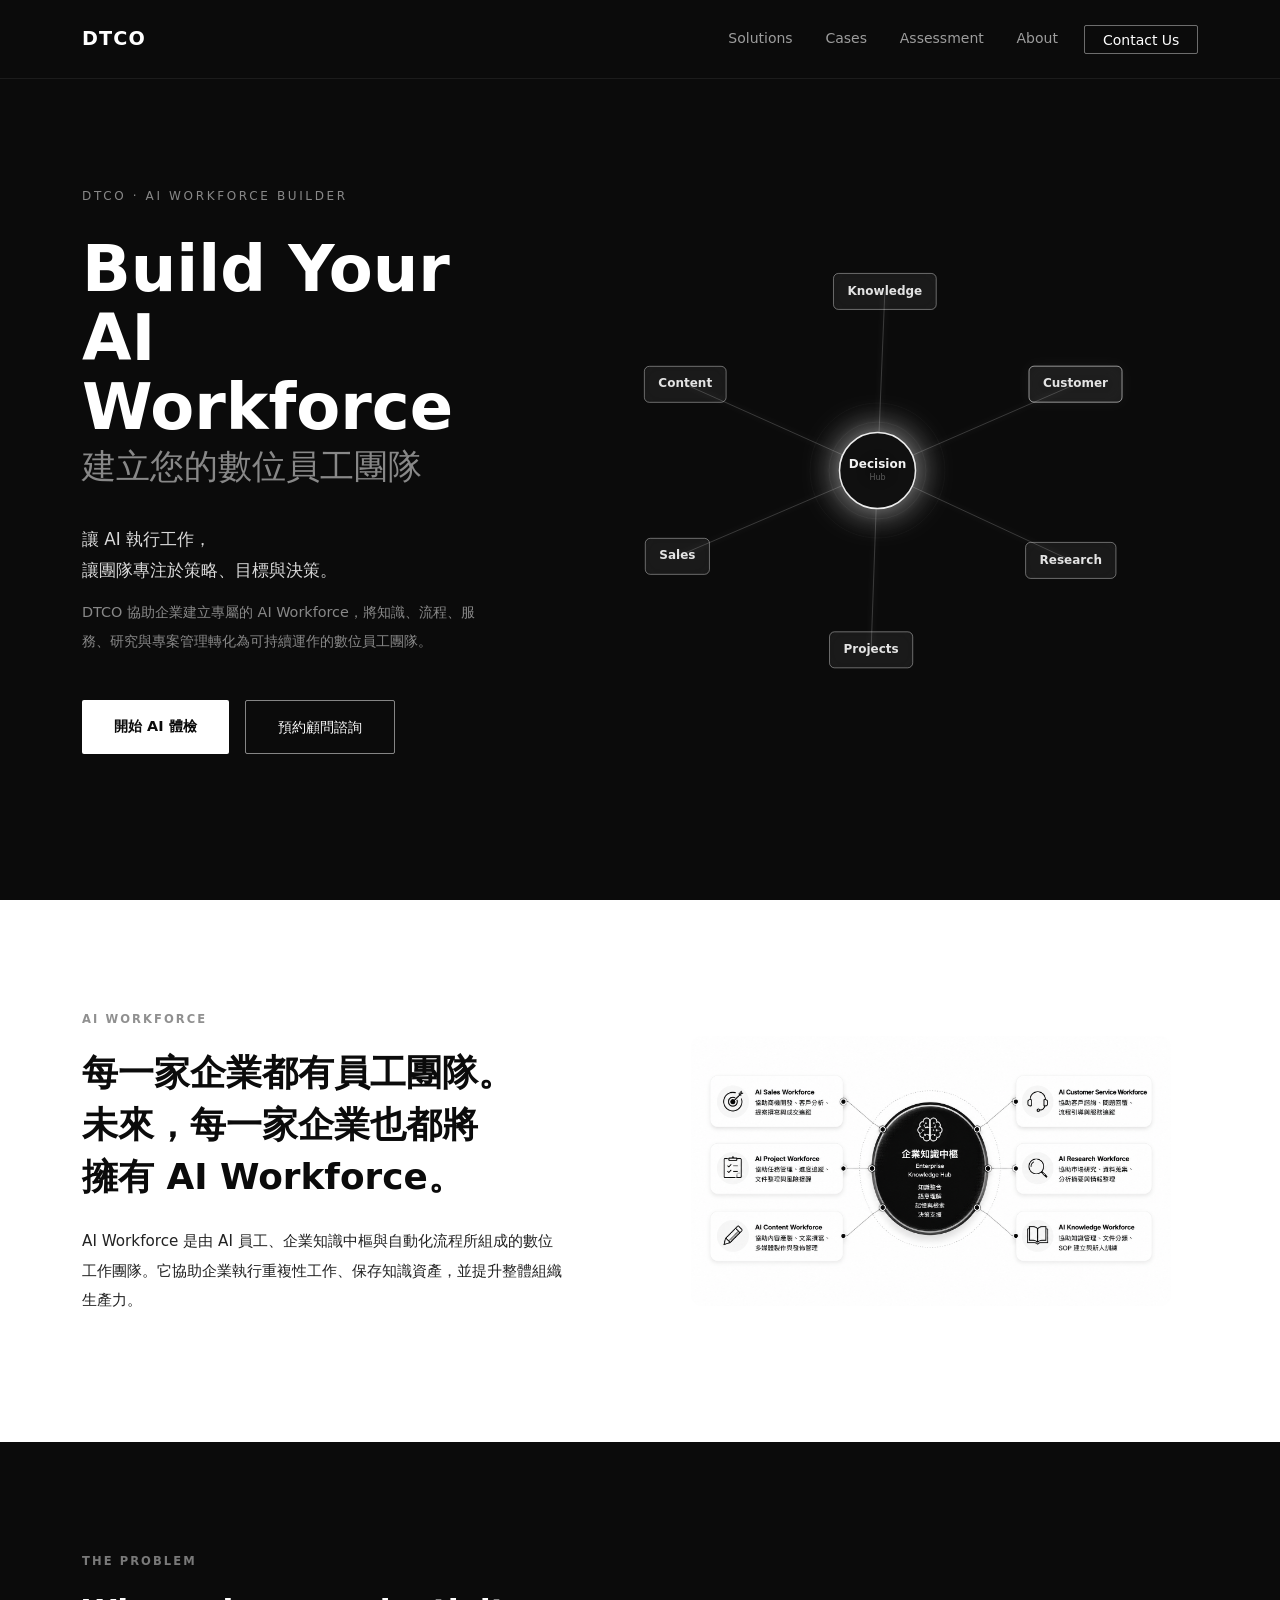
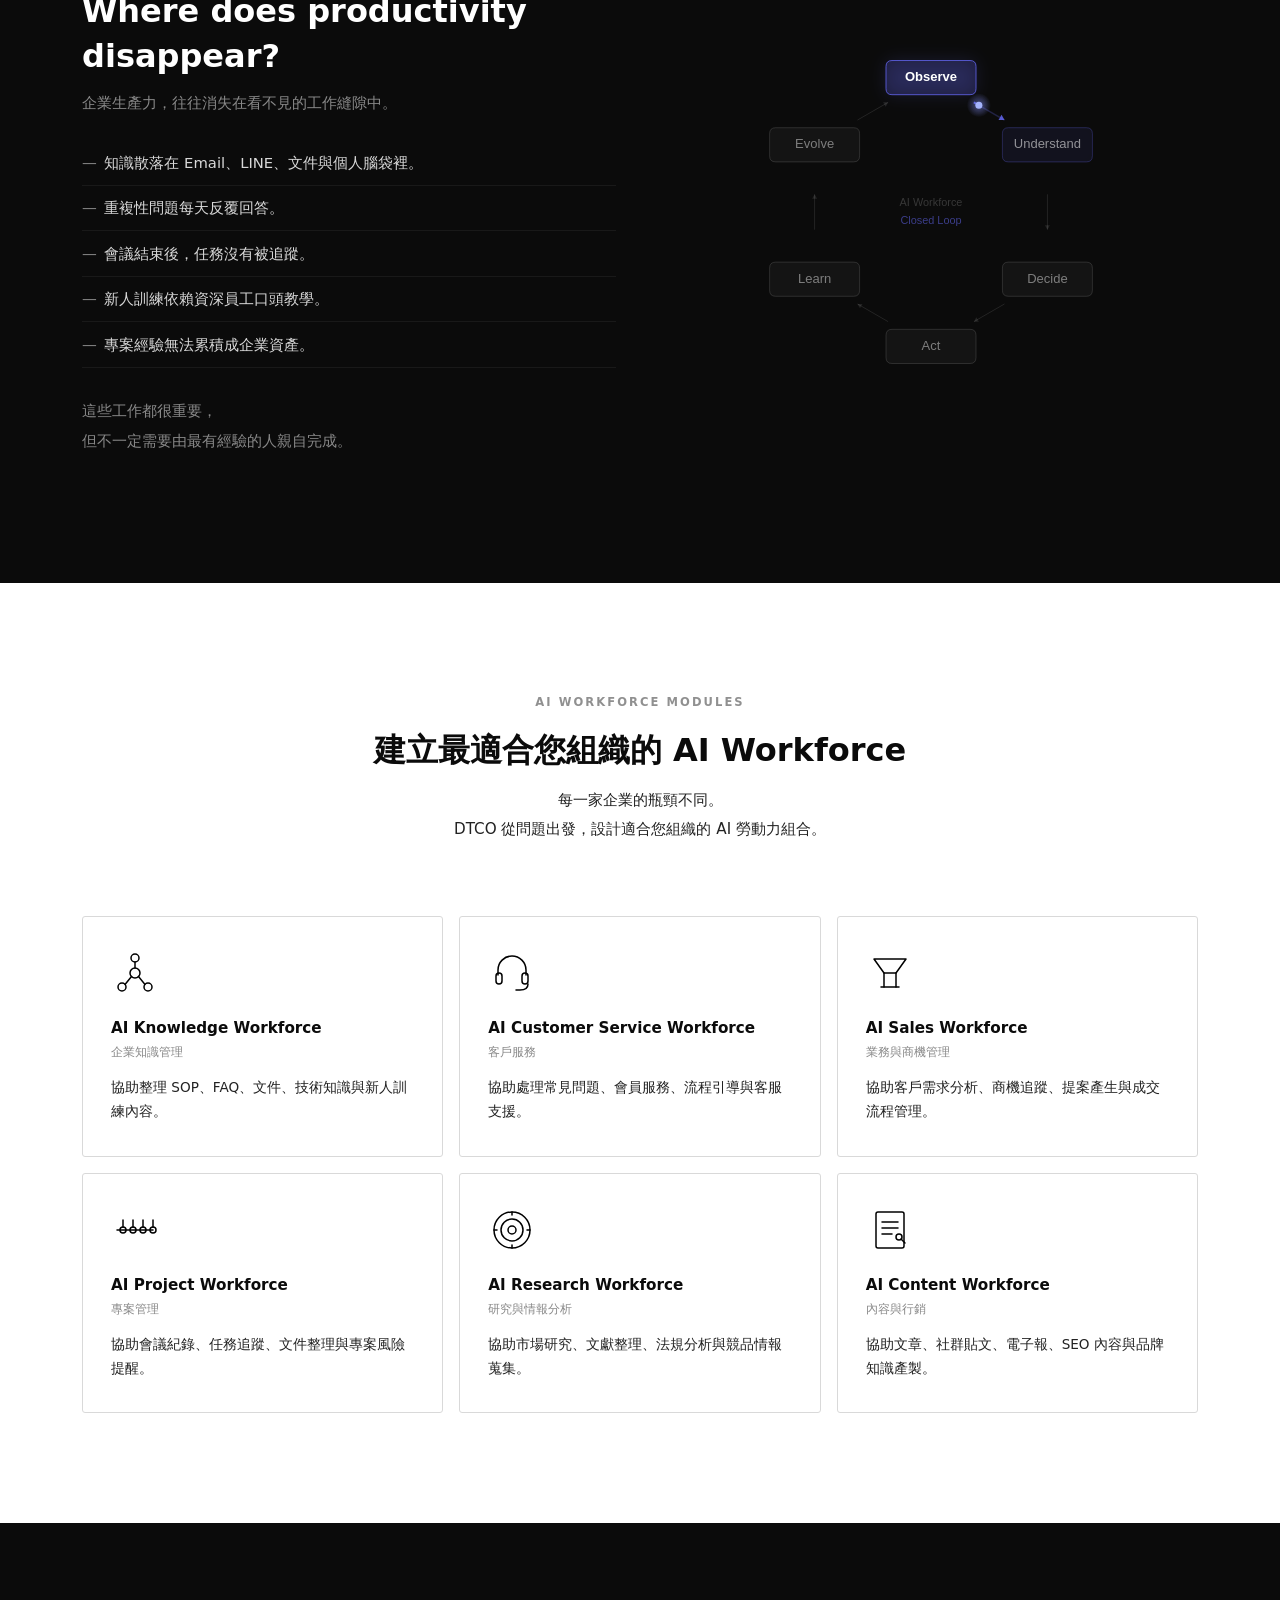
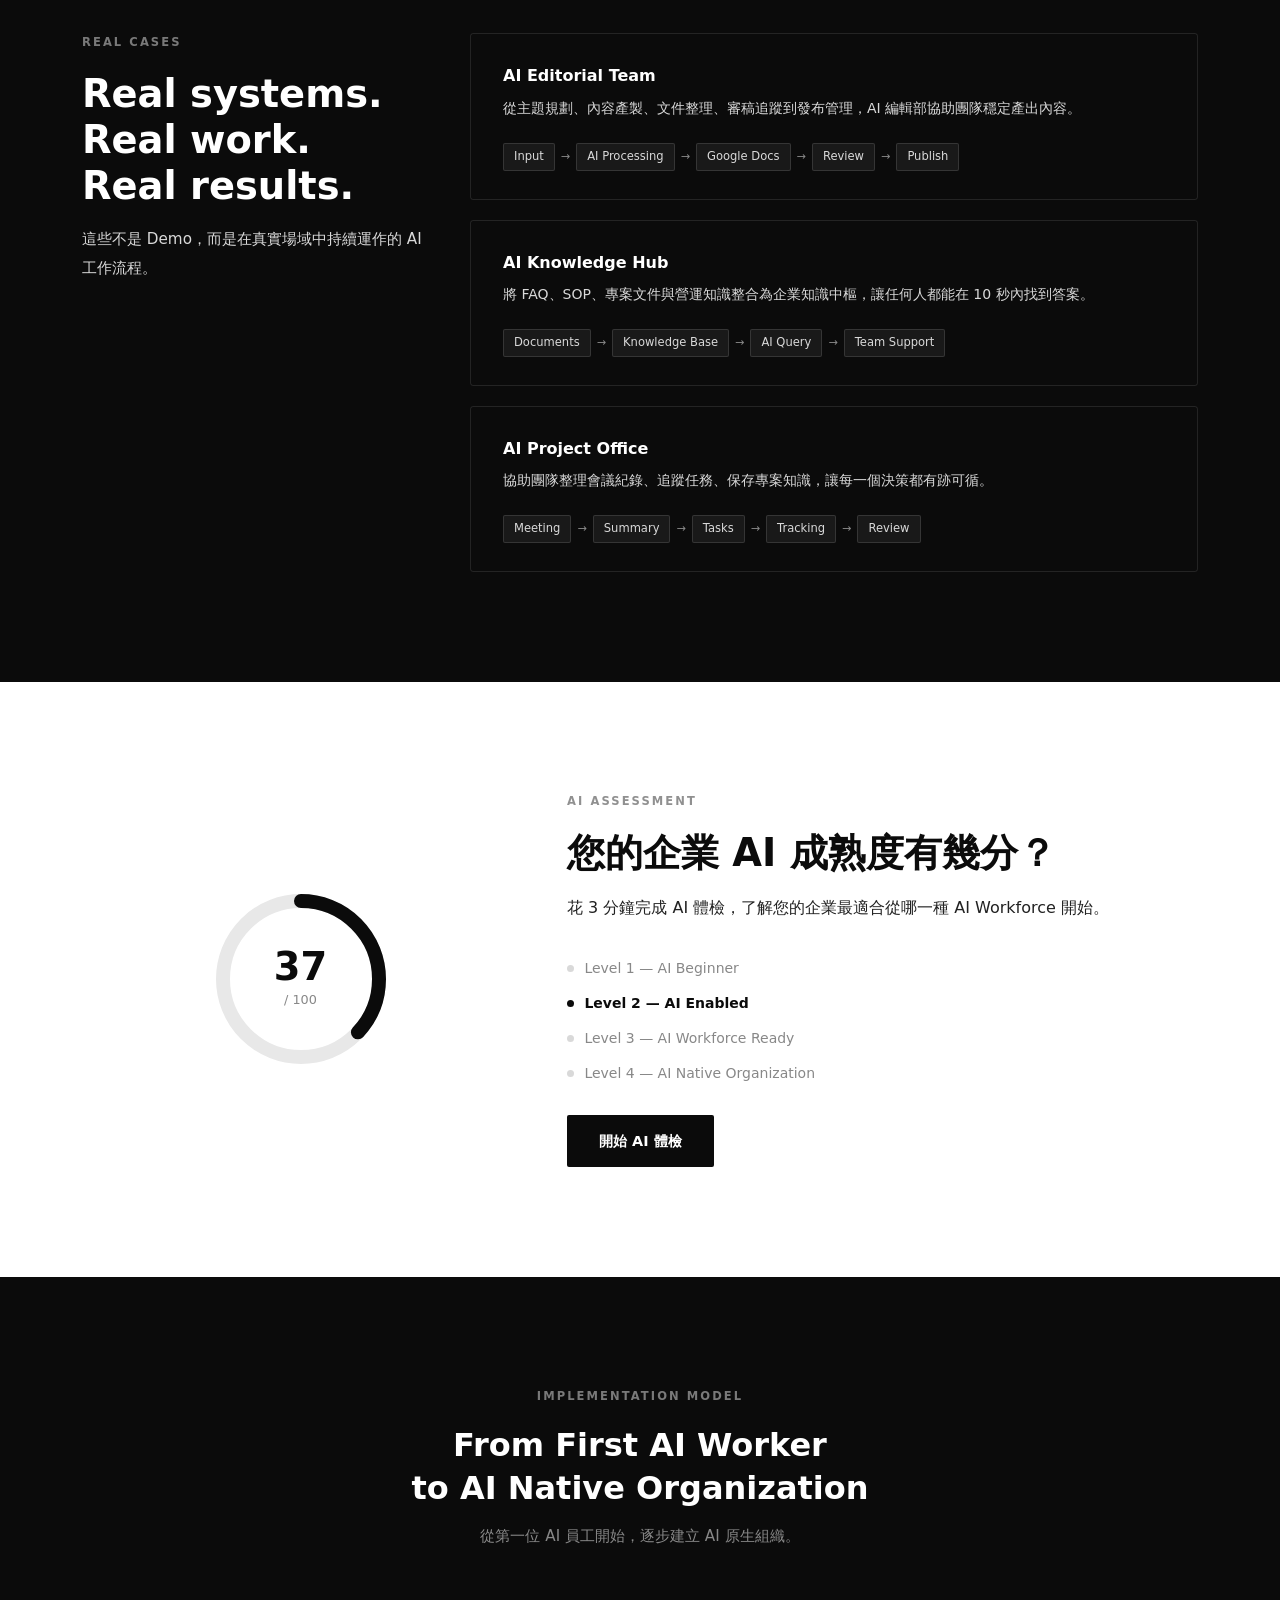
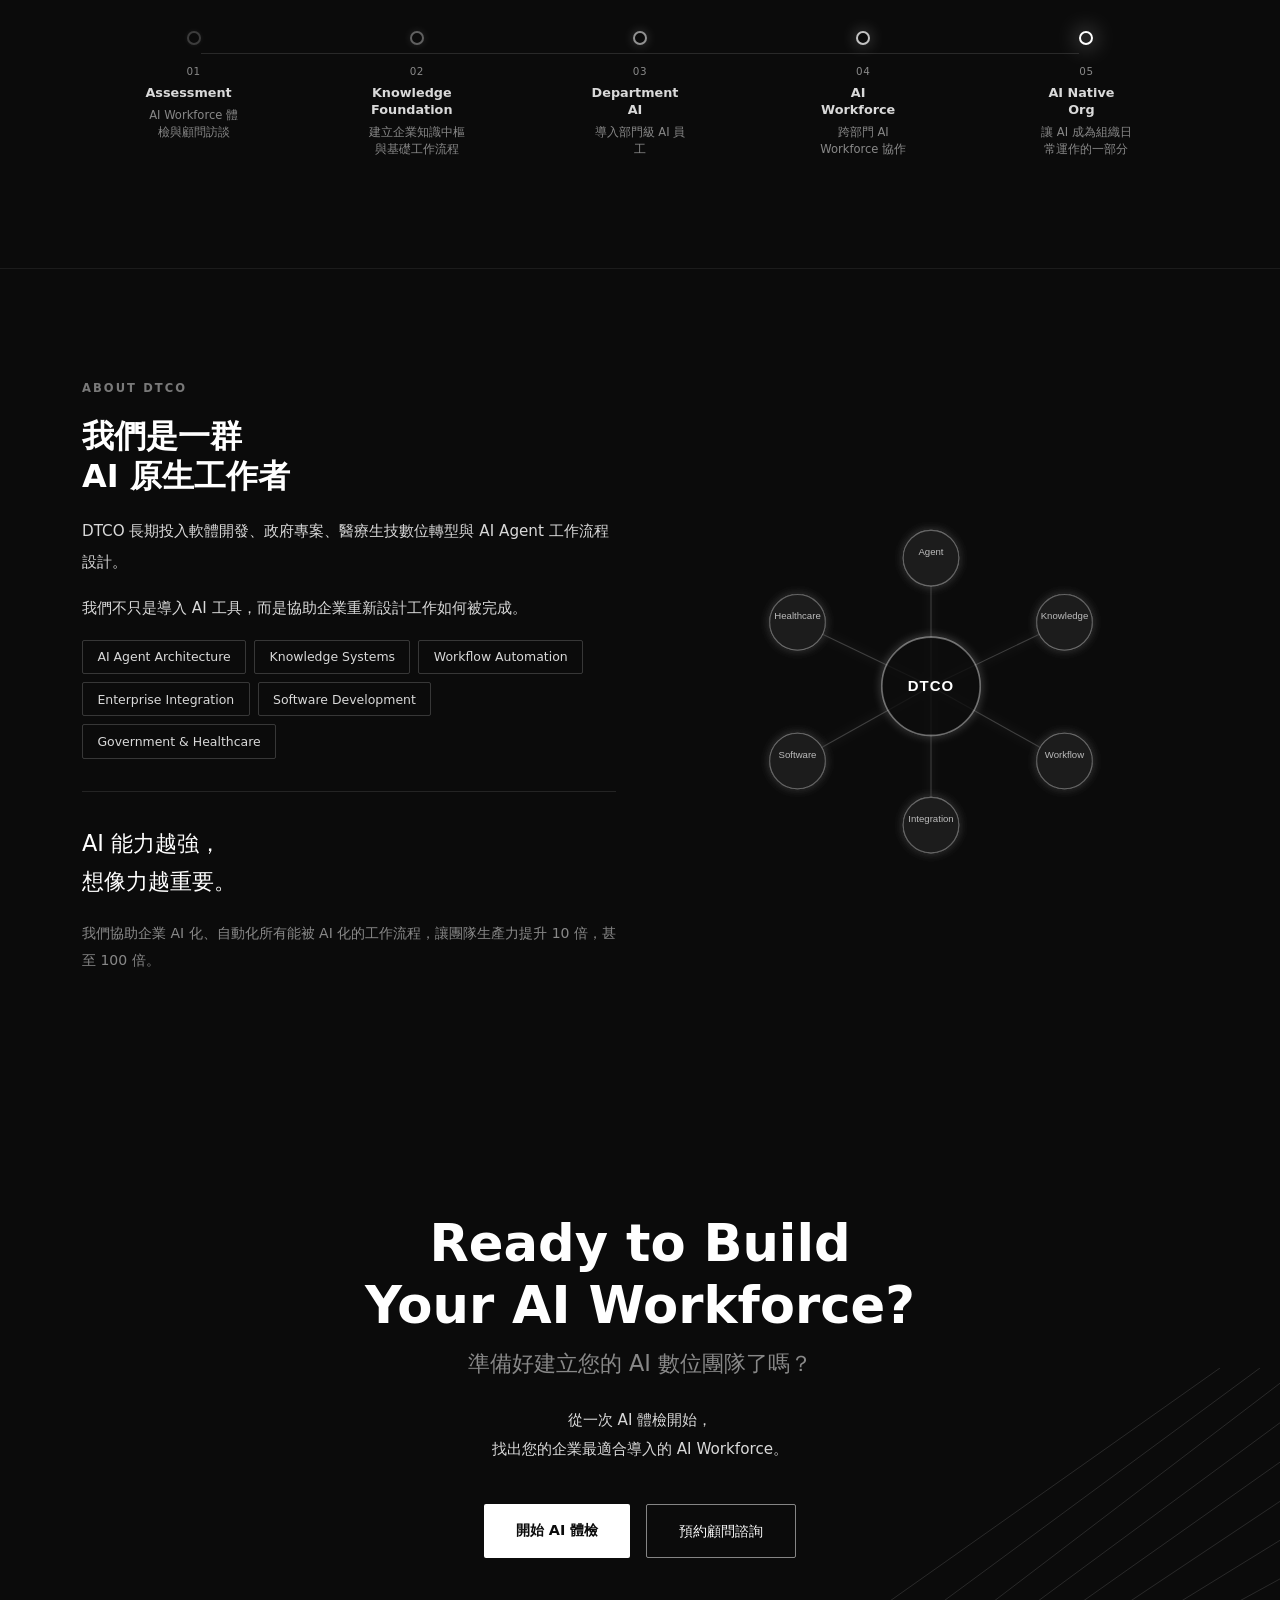
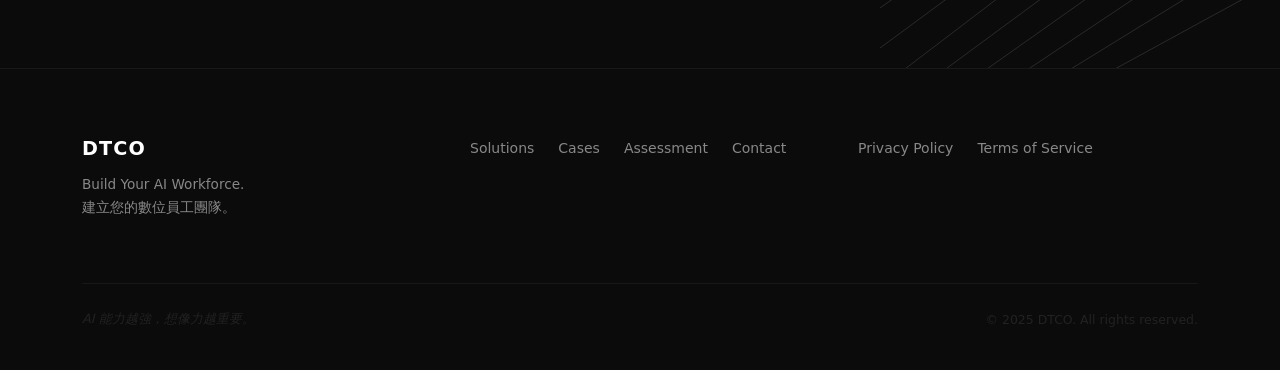
==== commit 08f6698b: "Replace section 2 SVG with enterprise-brain.png Moves enterprise-brain.png to assets/img/ and swaps " ====
--- a/index.html
+++ b/index.html
@@ -87,45 +87,8 @@
           AI Workforce 是由 AI 員工、企業知識中樞與自動化流程所組成的數位工作團隊。它協助企業執行重複性工作、保存知識資產，並提升整體組織生產力。
         </p>
       </div>
-      <div class="col-lg-6 fade-in">
-        <!-- Workforce Concept Map: rational architecture diagram -->
-        <svg viewBox="0 0 540 400" xmlns="http://www.w3.org/2000/svg" style="width:100%;">
-          <defs>
-            <filter id="shadow-light" x="-20%" y="-20%" width="140%" height="140%">
-              <feDropShadow dx="0" dy="1" stdDeviation="2" flood-color="rgba(0,0,0,0.08)"/>
-            </filter>
-          </defs>
-          <!-- Connecting lines -->
-          <g stroke="#d9d9d9" stroke-width="1">
-            <line x1="270" y1="185" x2="270" y2="82"/>
-            <line x1="270" y1="195" x2="420" y2="135"/>
-            <line x1="270" y1="205" x2="420" y2="275"/>
-            <line x1="270" y1="215" x2="270" y2="318"/>
-            <line x1="270" y1="205" x2="120" y2="275"/>
-            <line x1="270" y1="195" x2="120" y2="135"/>
-          </g>
-          <!-- Outer nodes -->
-          <g fill="white" stroke="#d9d9d9" stroke-width="1" filter="url(#shadow-light)">
-            <rect x="210" y="52" width="120" height="36" rx="4"/>
-            <rect x="358" y="105" width="130" height="36" rx="4"/>
-            <rect x="358" y="245" width="130" height="36" rx="4"/>
-            <rect x="210" y="288" width="120" height="36" rx="4"/>
-            <rect x="52" y="245" width="120" height="36" rx="4"/>
-            <rect x="52" y="105" width="120" height="36" rx="4"/>
-          </g>
-          <g fill="#222" font-size="10" font-family="Inter,sans-serif" font-weight="600" text-anchor="middle">
-            <text x="270" y="75">Knowledge</text>
-            <text x="423" y="128">Customer Service</text>
-            <text x="423" y="268">Research</text>
-            <text x="270" y="311">Content</text>
-            <text x="112" y="268">Projects</text>
-            <text x="112" y="128">Sales</text>
-          </g>
-          <!-- Center Hub -->
-          <rect x="168" y="168" width="204" height="52" rx="5" fill="#0b0b0b" filter="url(#shadow-light)"/>
-          <text x="270" y="190" text-anchor="middle" fill="white" font-size="10" font-family="Inter,sans-serif" font-weight="700" letter-spacing="0.5">Enterprise</text>
-          <text x="270" y="206" text-anchor="middle" fill="rgba(255,255,255,0.65)" font-size="9" font-family="Inter,sans-serif">Knowledge Hub</text>
-        </svg>
+      <div class="col-lg-6 fade-in d-flex justify-content-center">
+        <img src="assets/img/enterprise-brain.png" alt="Enterprise AI Brain" style="width:100%;max-width:480px;border-radius:12px;">
       </div>
     </div>
   </div>
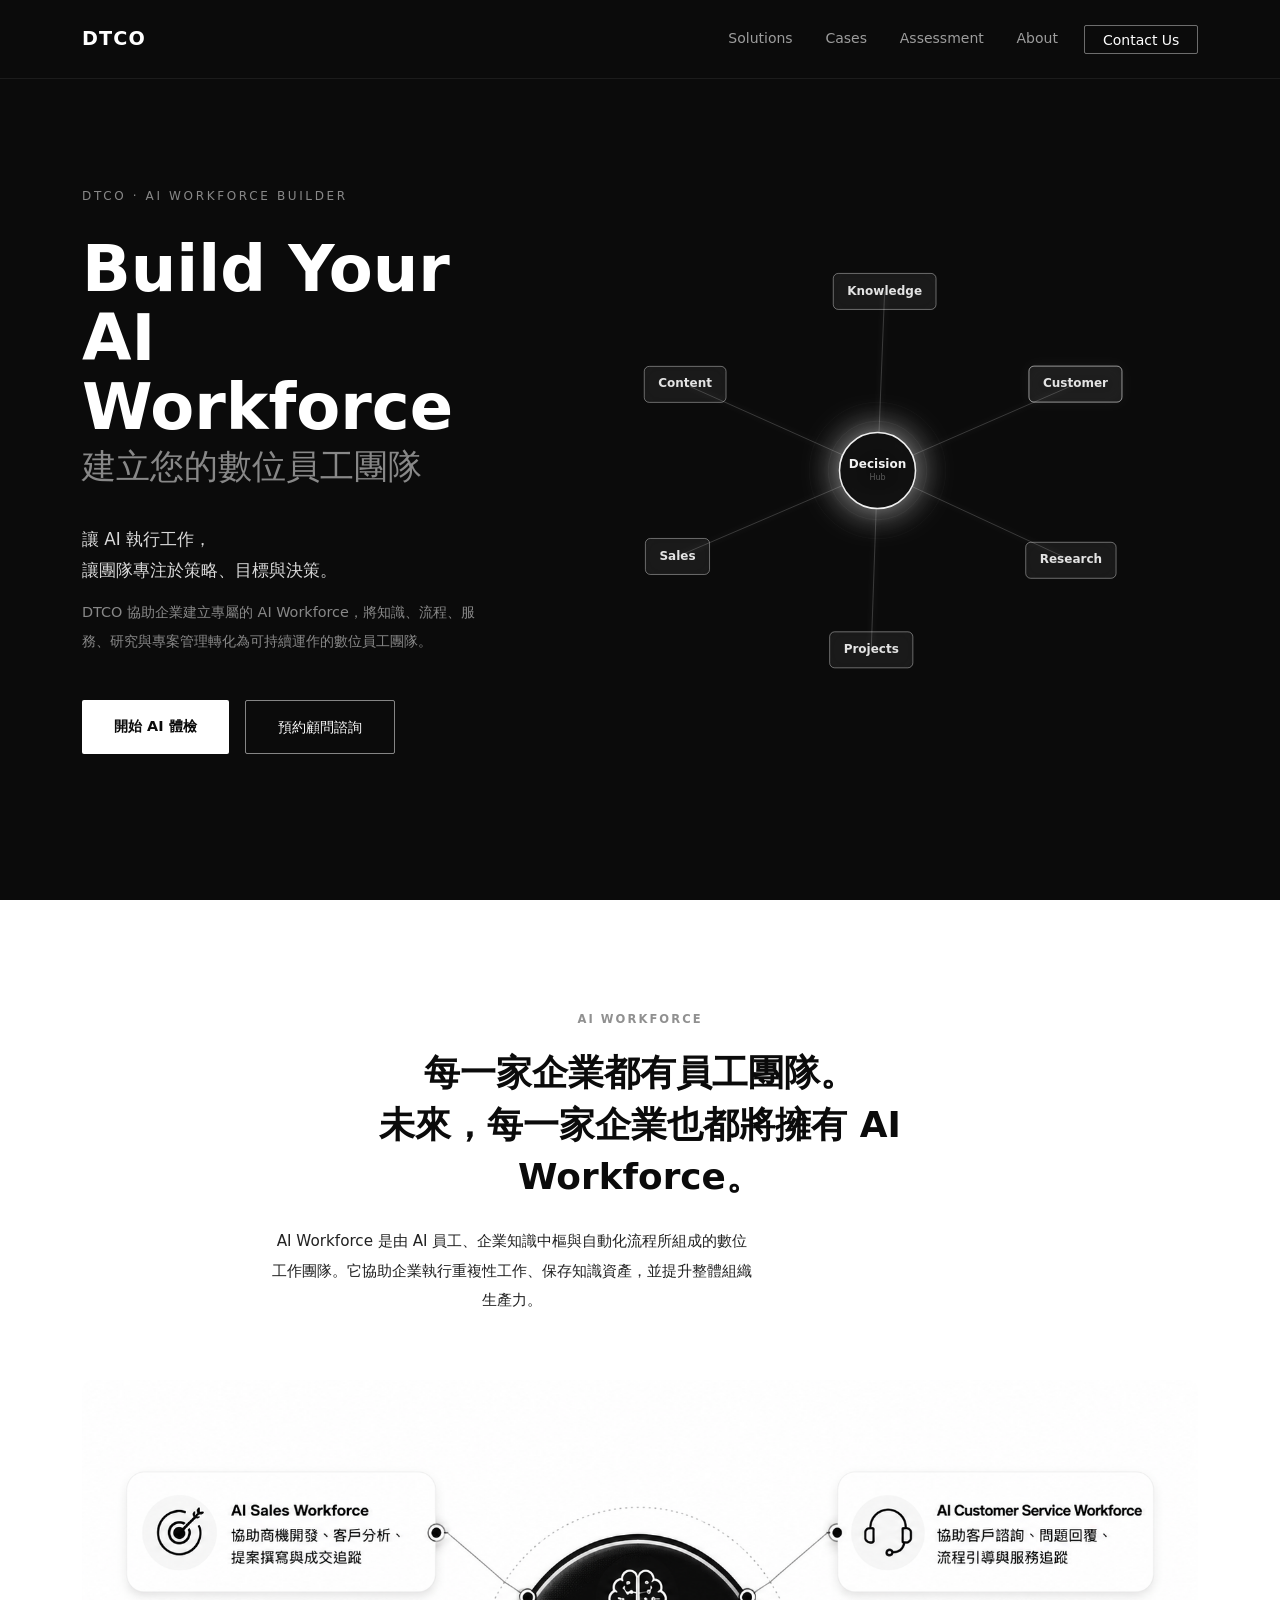
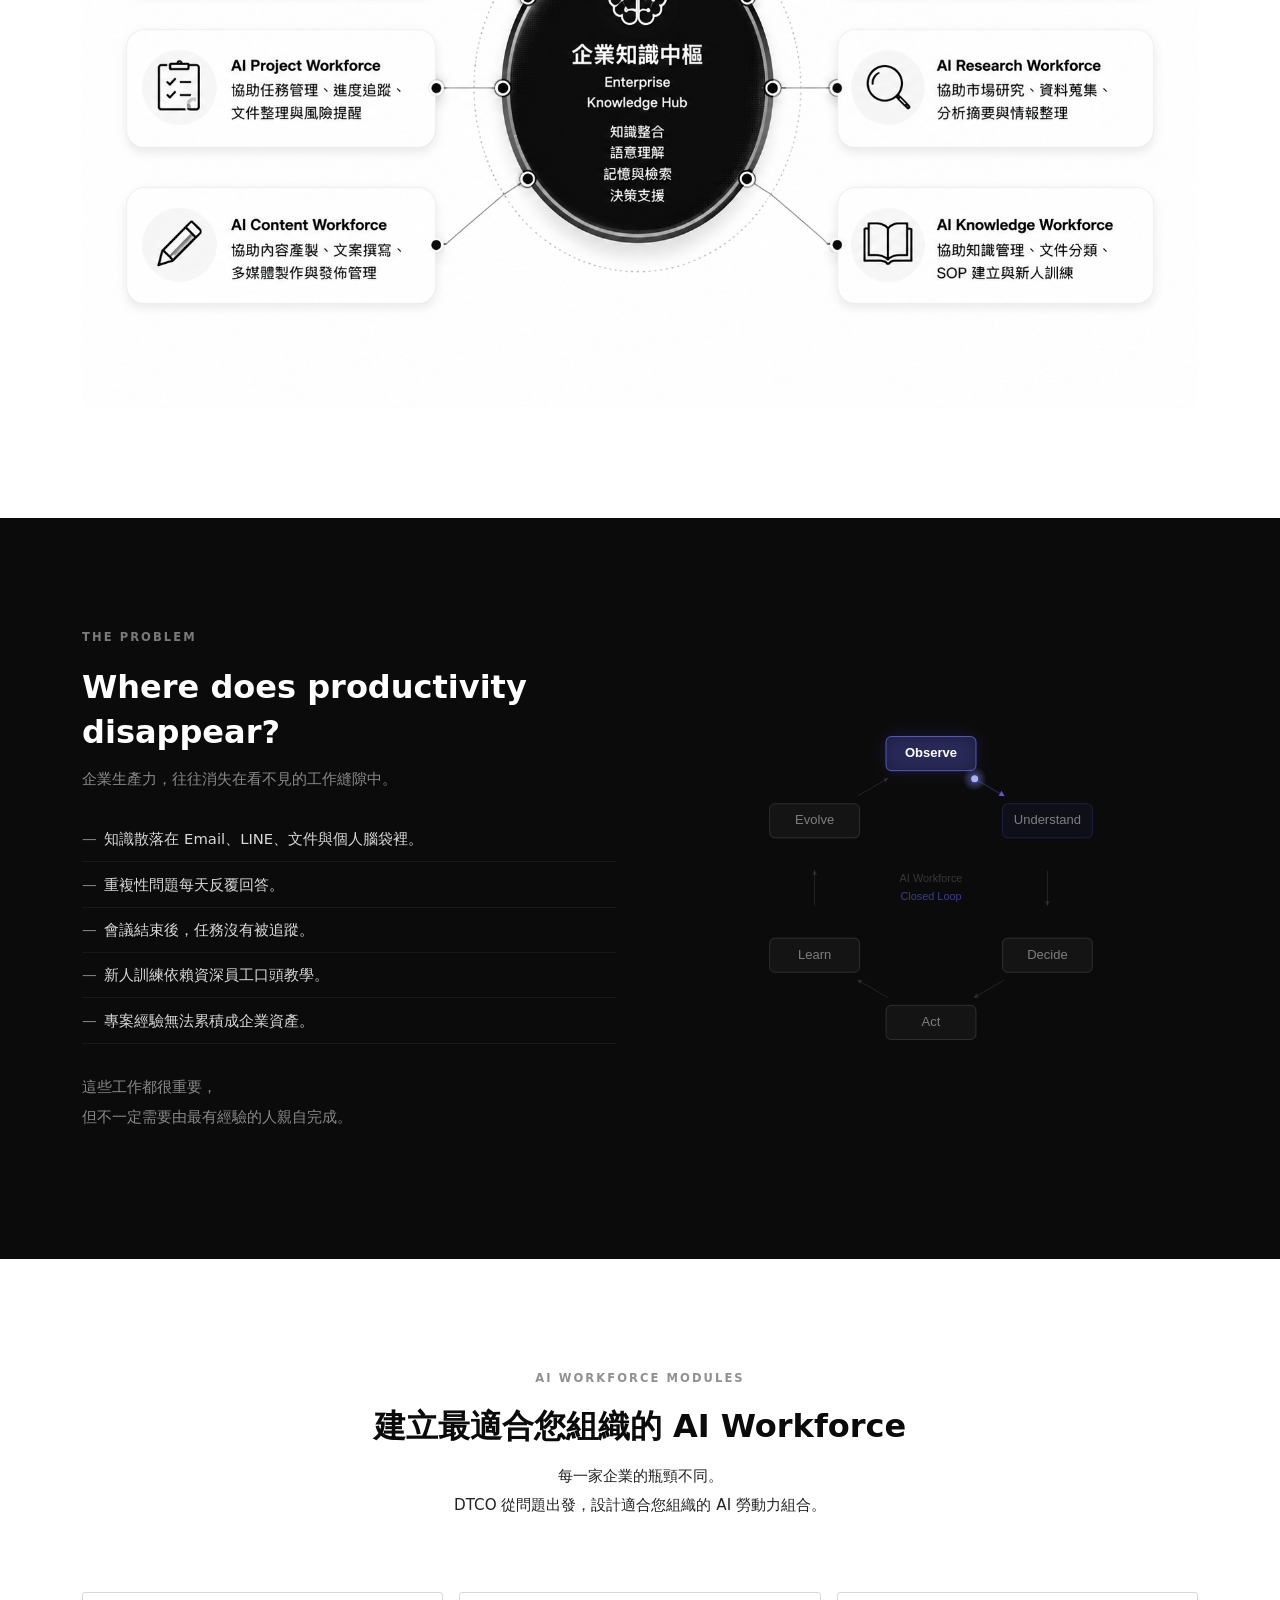
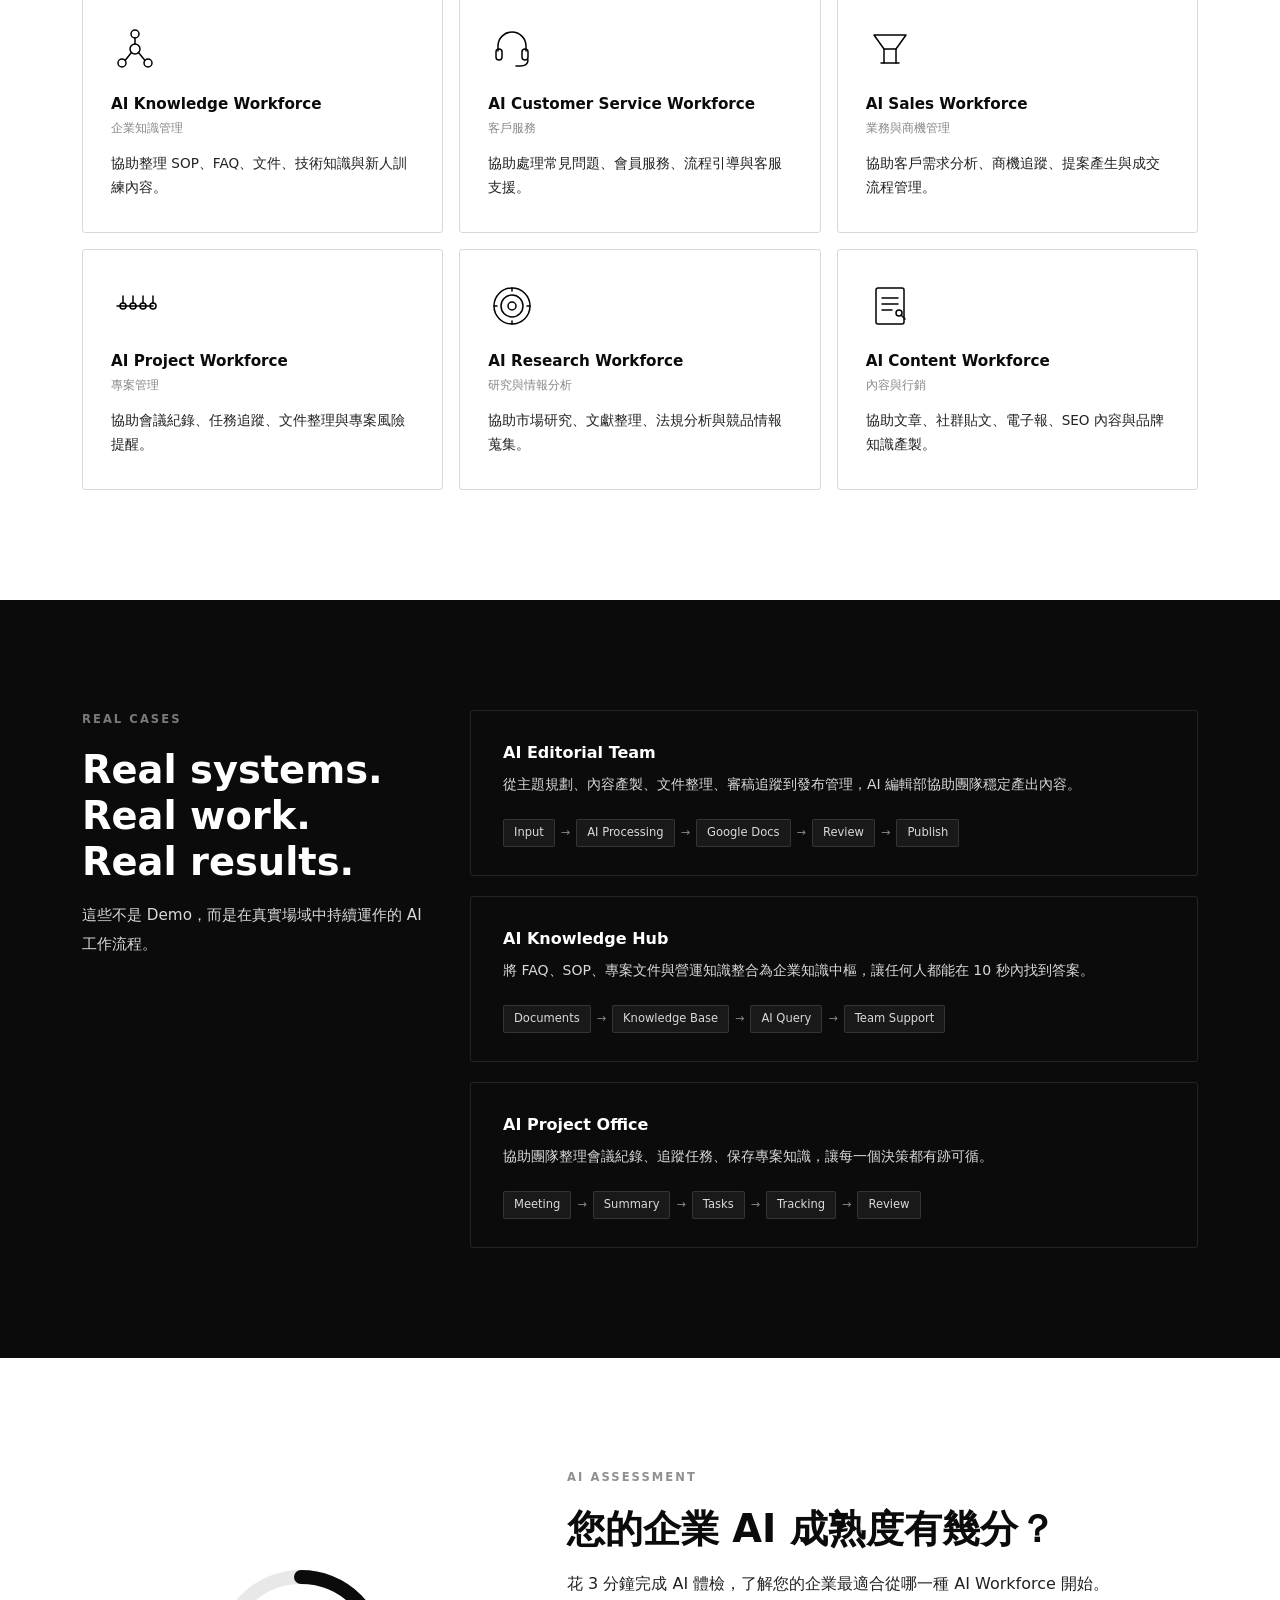
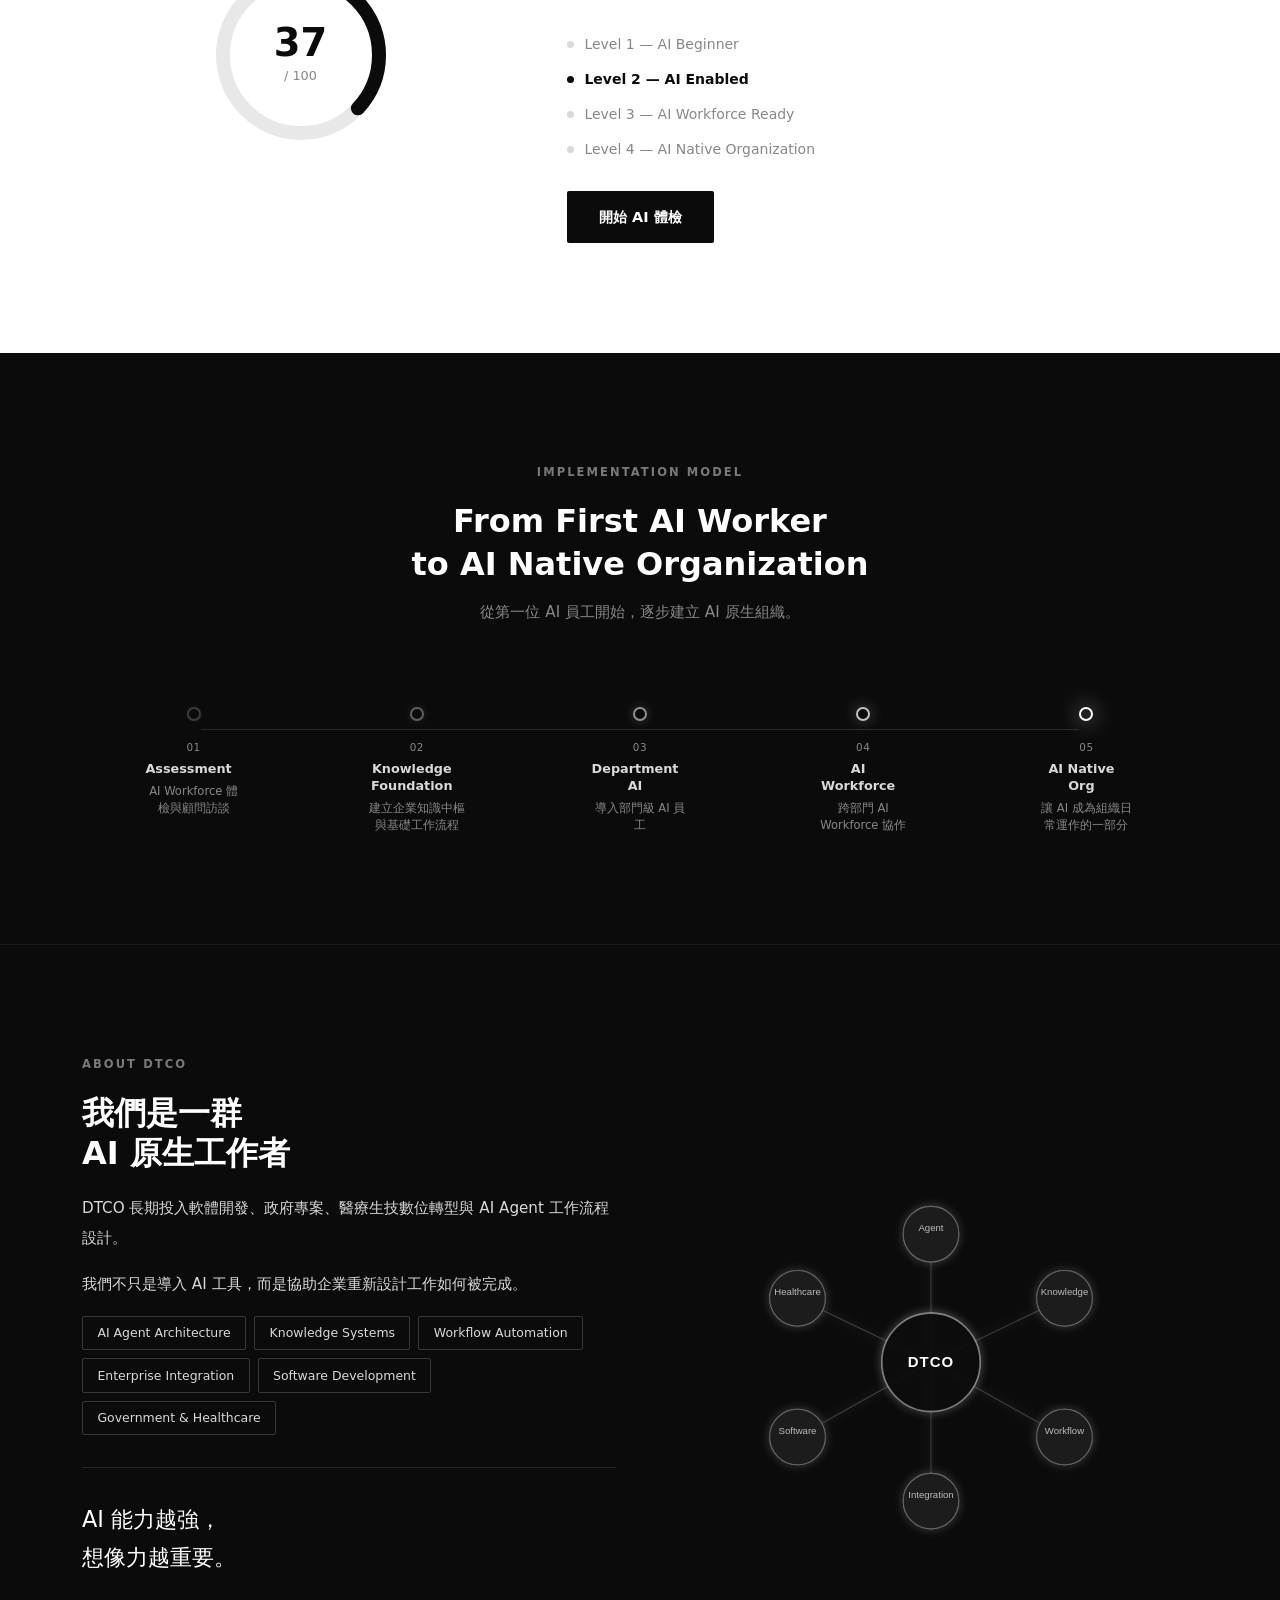
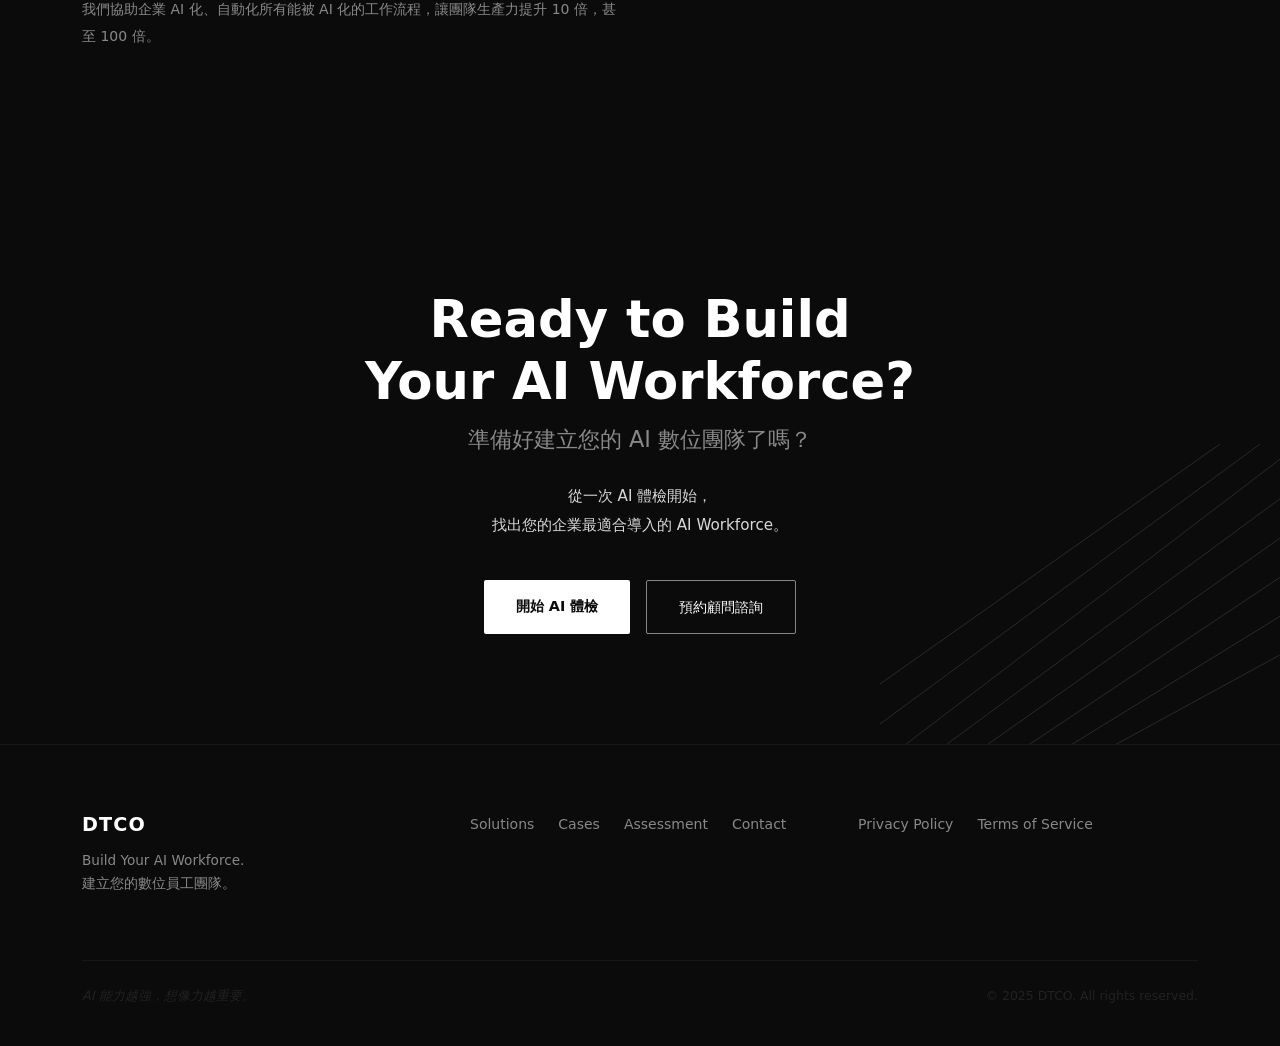
==== commit 6fe8047b: "Enlarge enterprise-brain.png to full container width in section 2 Restructures layout: text centered" ====
--- a/index.html
+++ b/index.html
@@ -76,19 +76,21 @@
 <!-- ===== S2: AI WORKFORCE CONCEPT ===== -->
 <section id="concept" class="section-light section-pad">
   <div class="container">
-    <div class="row align-items-center g-5">
-      <div class="col-lg-6 fade-in">
+    <div class="row justify-content-center">
+      <div class="col-lg-8 text-center fade-in mb-5">
         <span class="section-label">AI Workforce</span>
         <h2 class="concept-title">
           每一家企業都有員工團隊。<br>
-          未來，每一家企業也都將<br>擁有 AI Workforce。
+          未來，每一家企業也都將擁有 AI Workforce。
         </h2>
         <p class="concept-desc">
           AI Workforce 是由 AI 員工、企業知識中樞與自動化流程所組成的數位工作團隊。它協助企業執行重複性工作、保存知識資產，並提升整體組織生產力。
         </p>
       </div>
-      <div class="col-lg-6 fade-in d-flex justify-content-center">
-        <img src="assets/img/enterprise-brain.png" alt="Enterprise AI Brain" style="width:100%;max-width:480px;border-radius:12px;">
+    </div>
+    <div class="row fade-in">
+      <div class="col-12">
+        <img src="assets/img/enterprise-brain.png" alt="Enterprise AI Brain" style="width:100%;border-radius:12px;">
       </div>
     </div>
   </div>
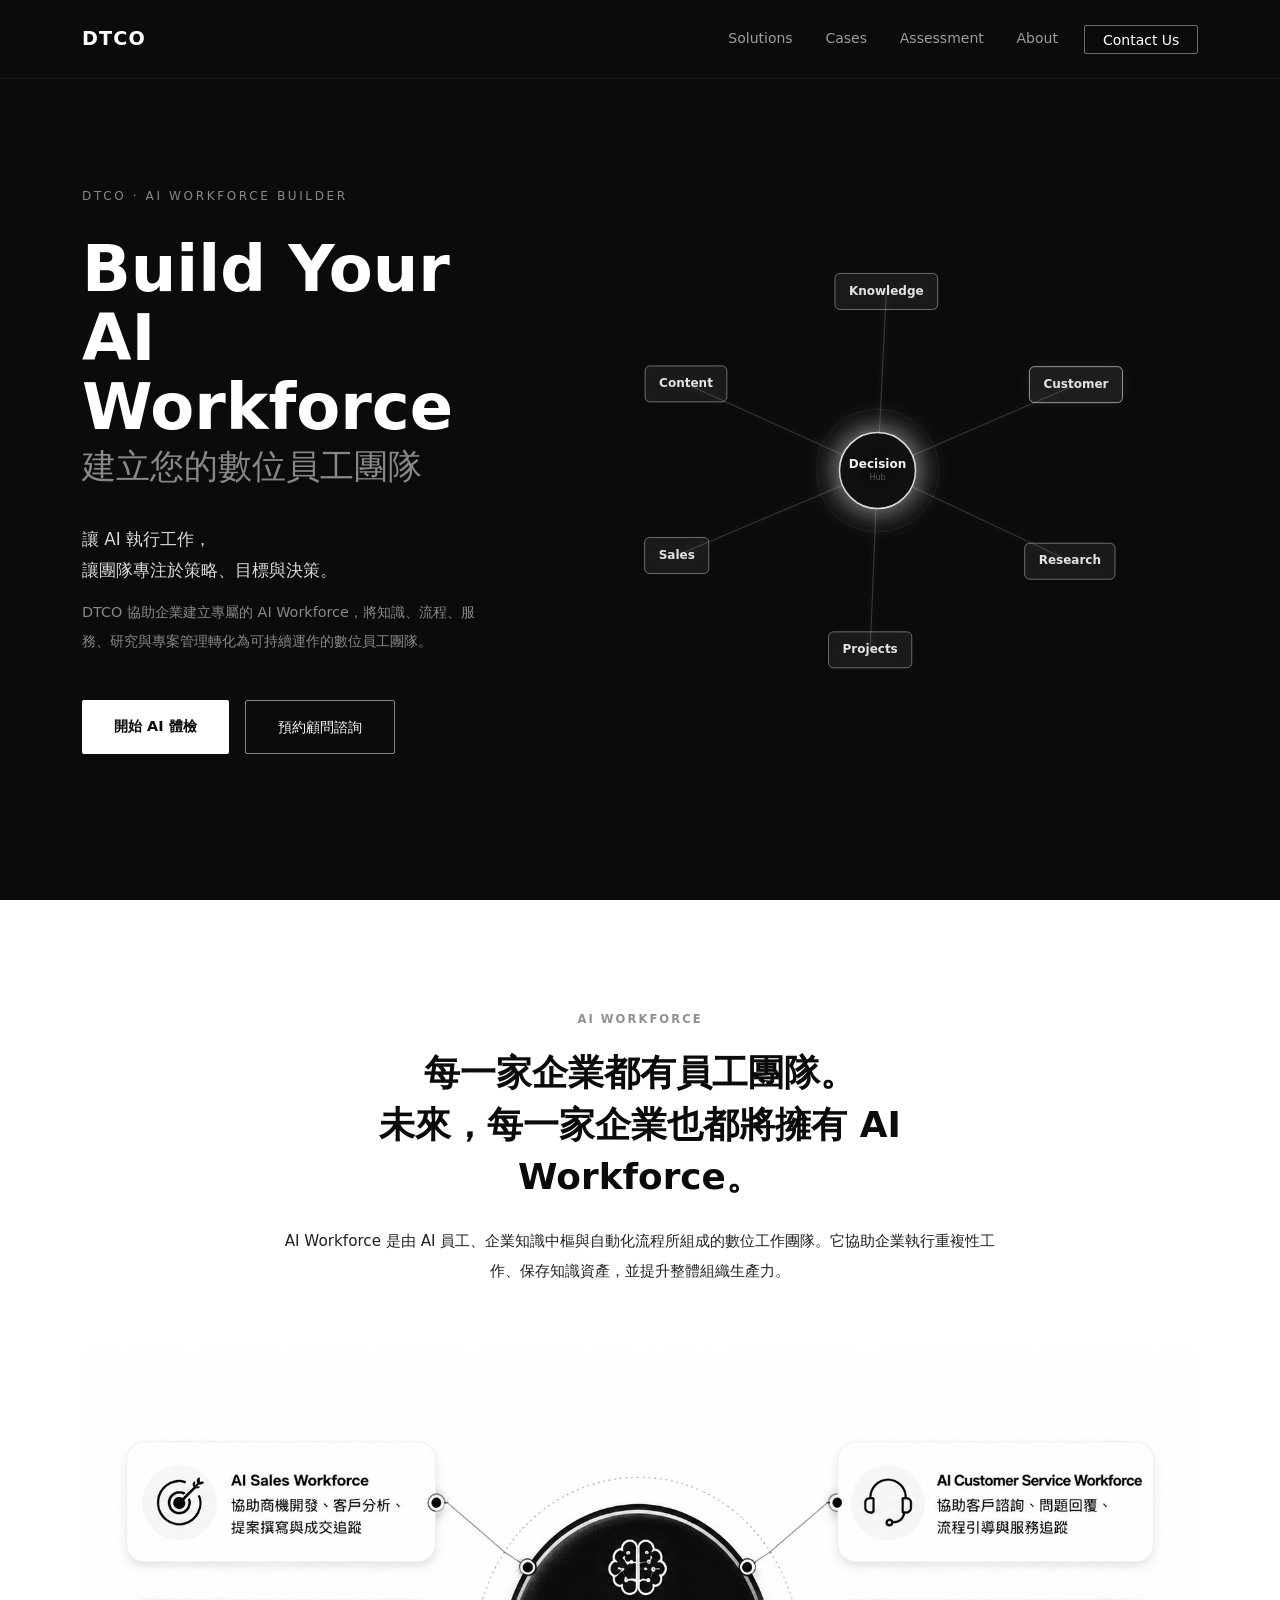
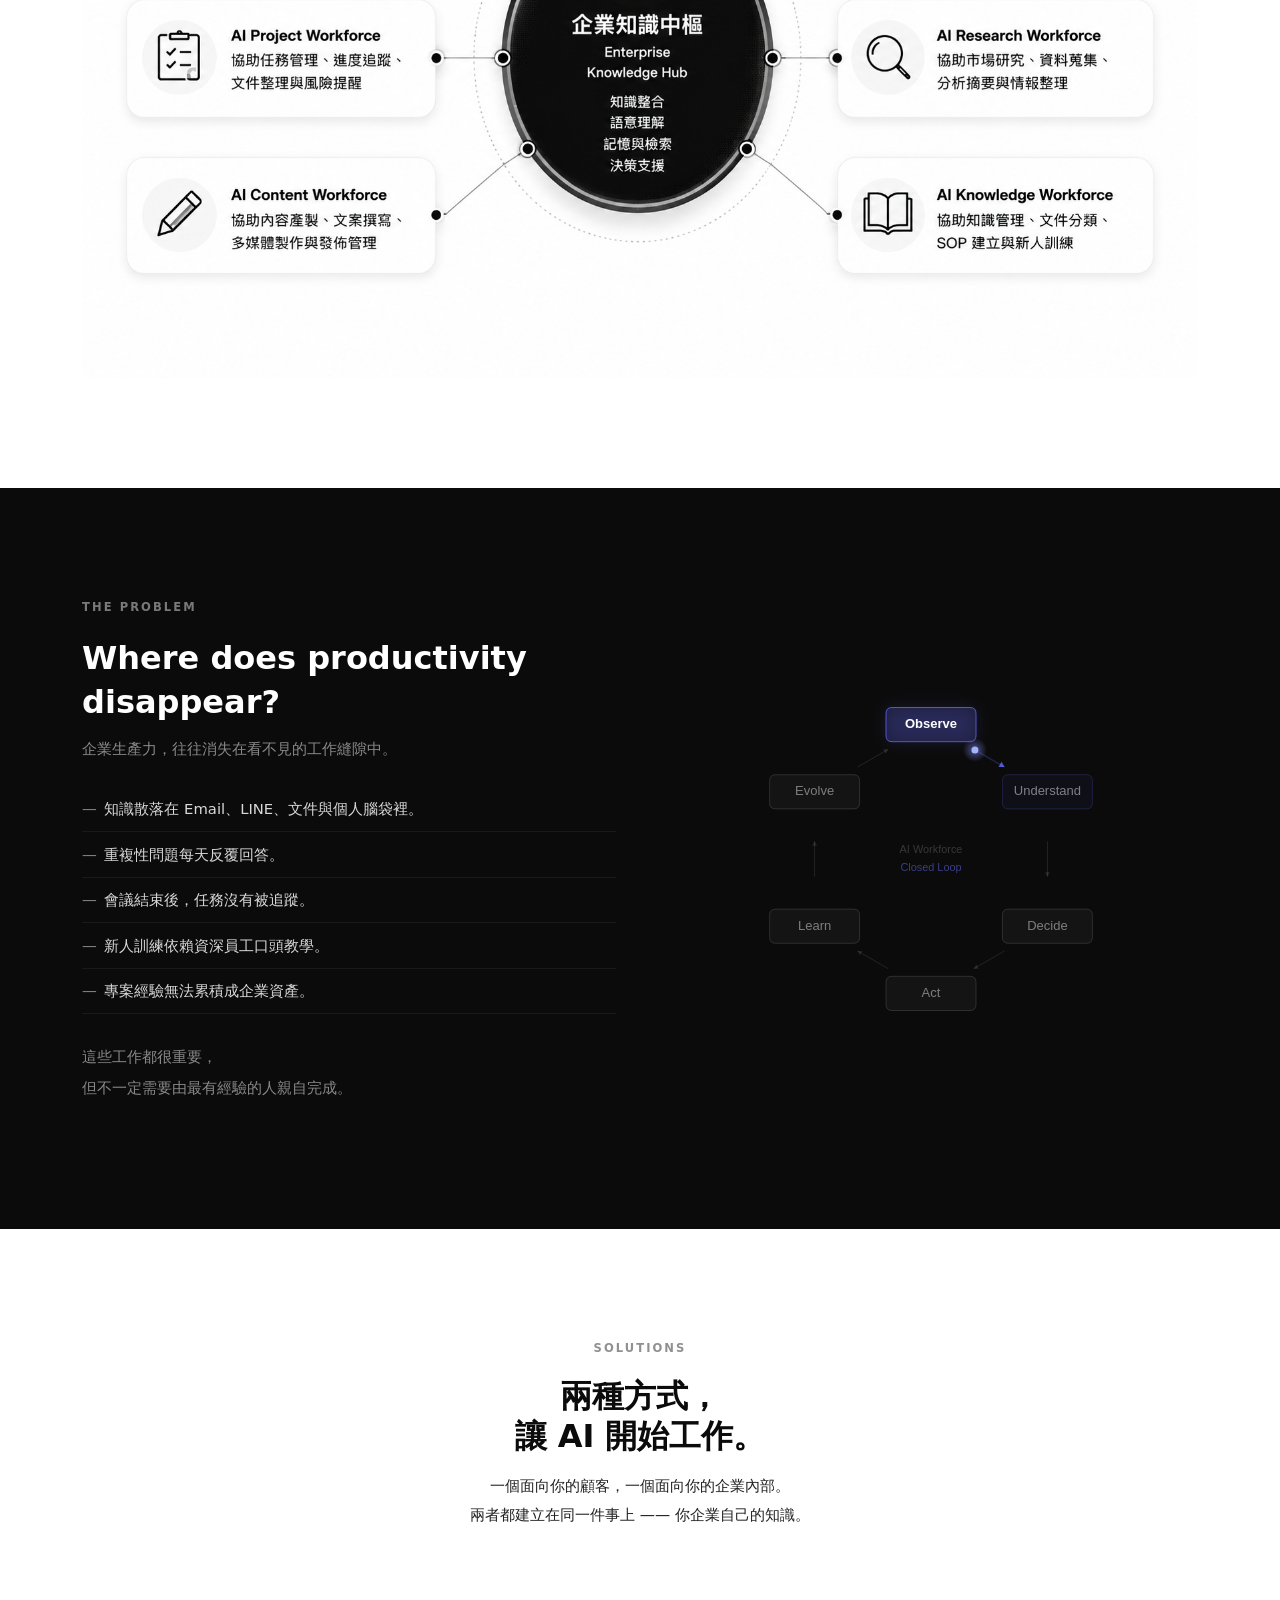
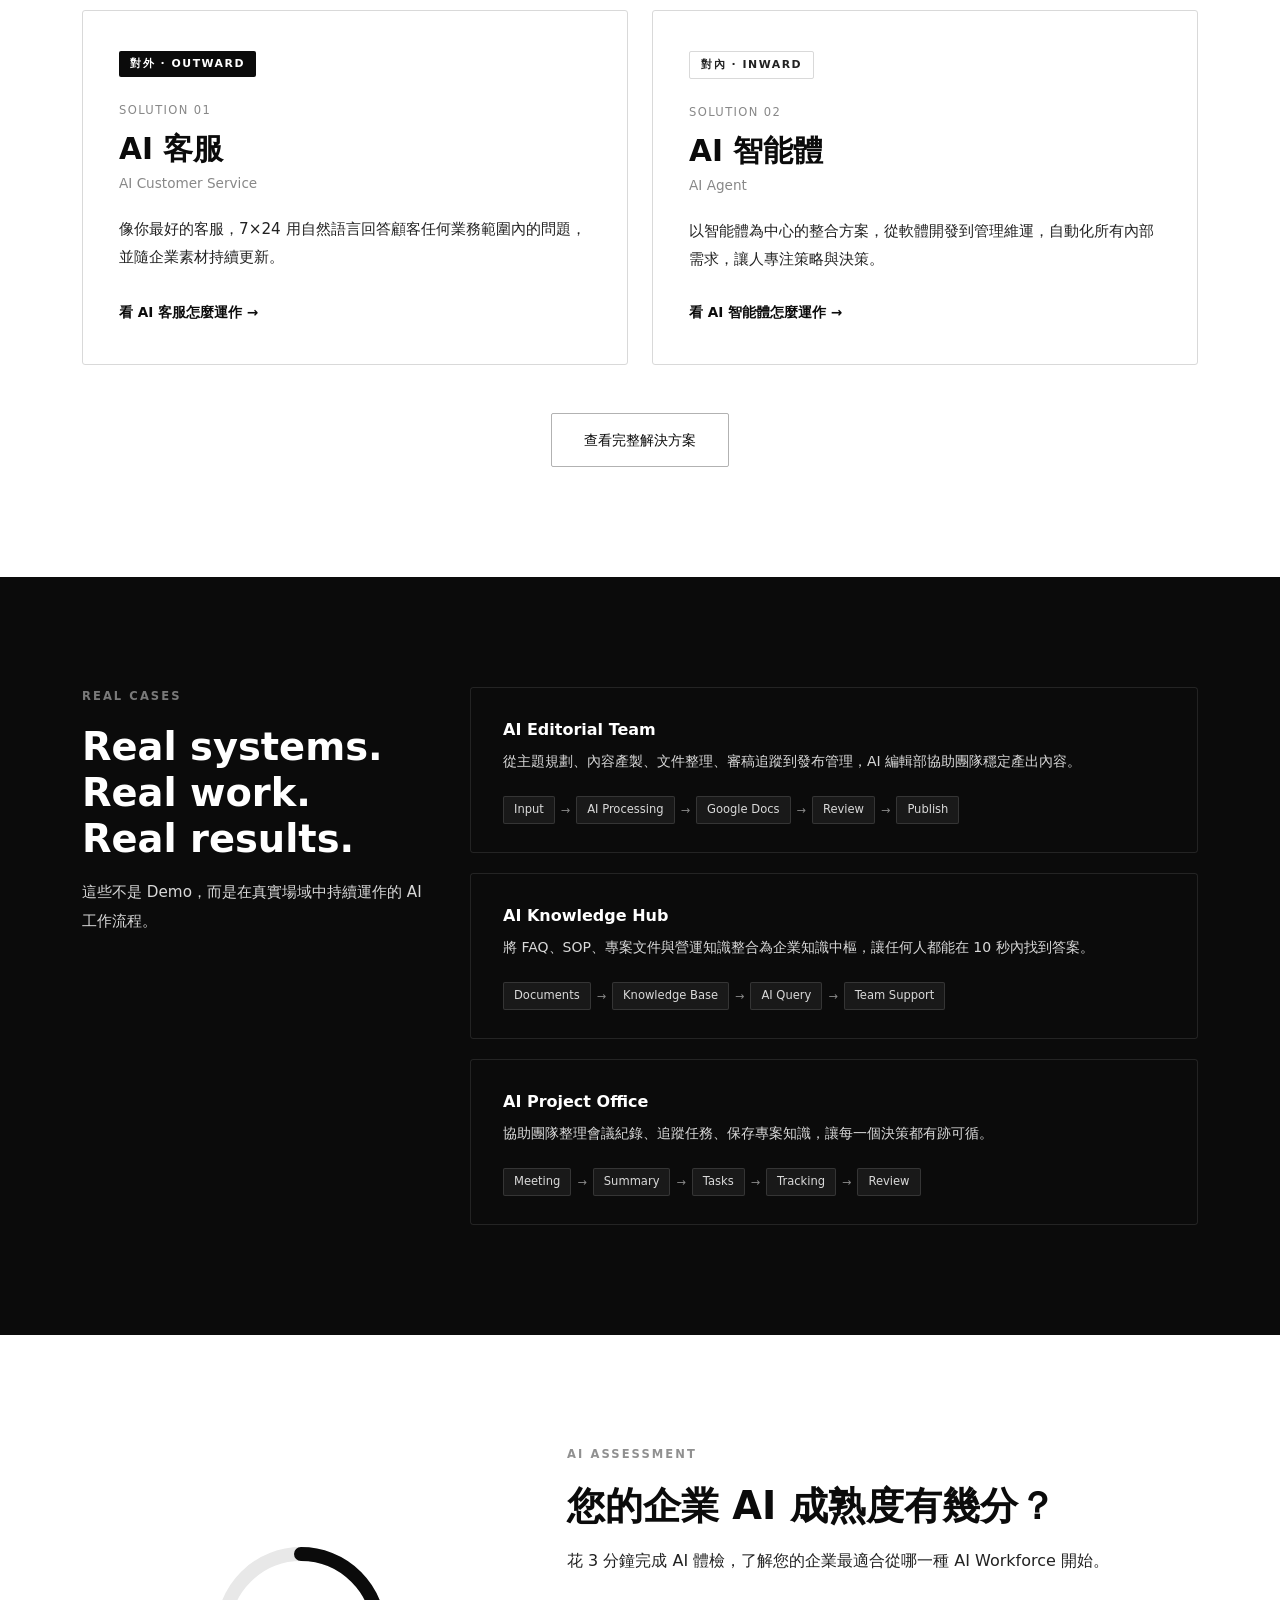
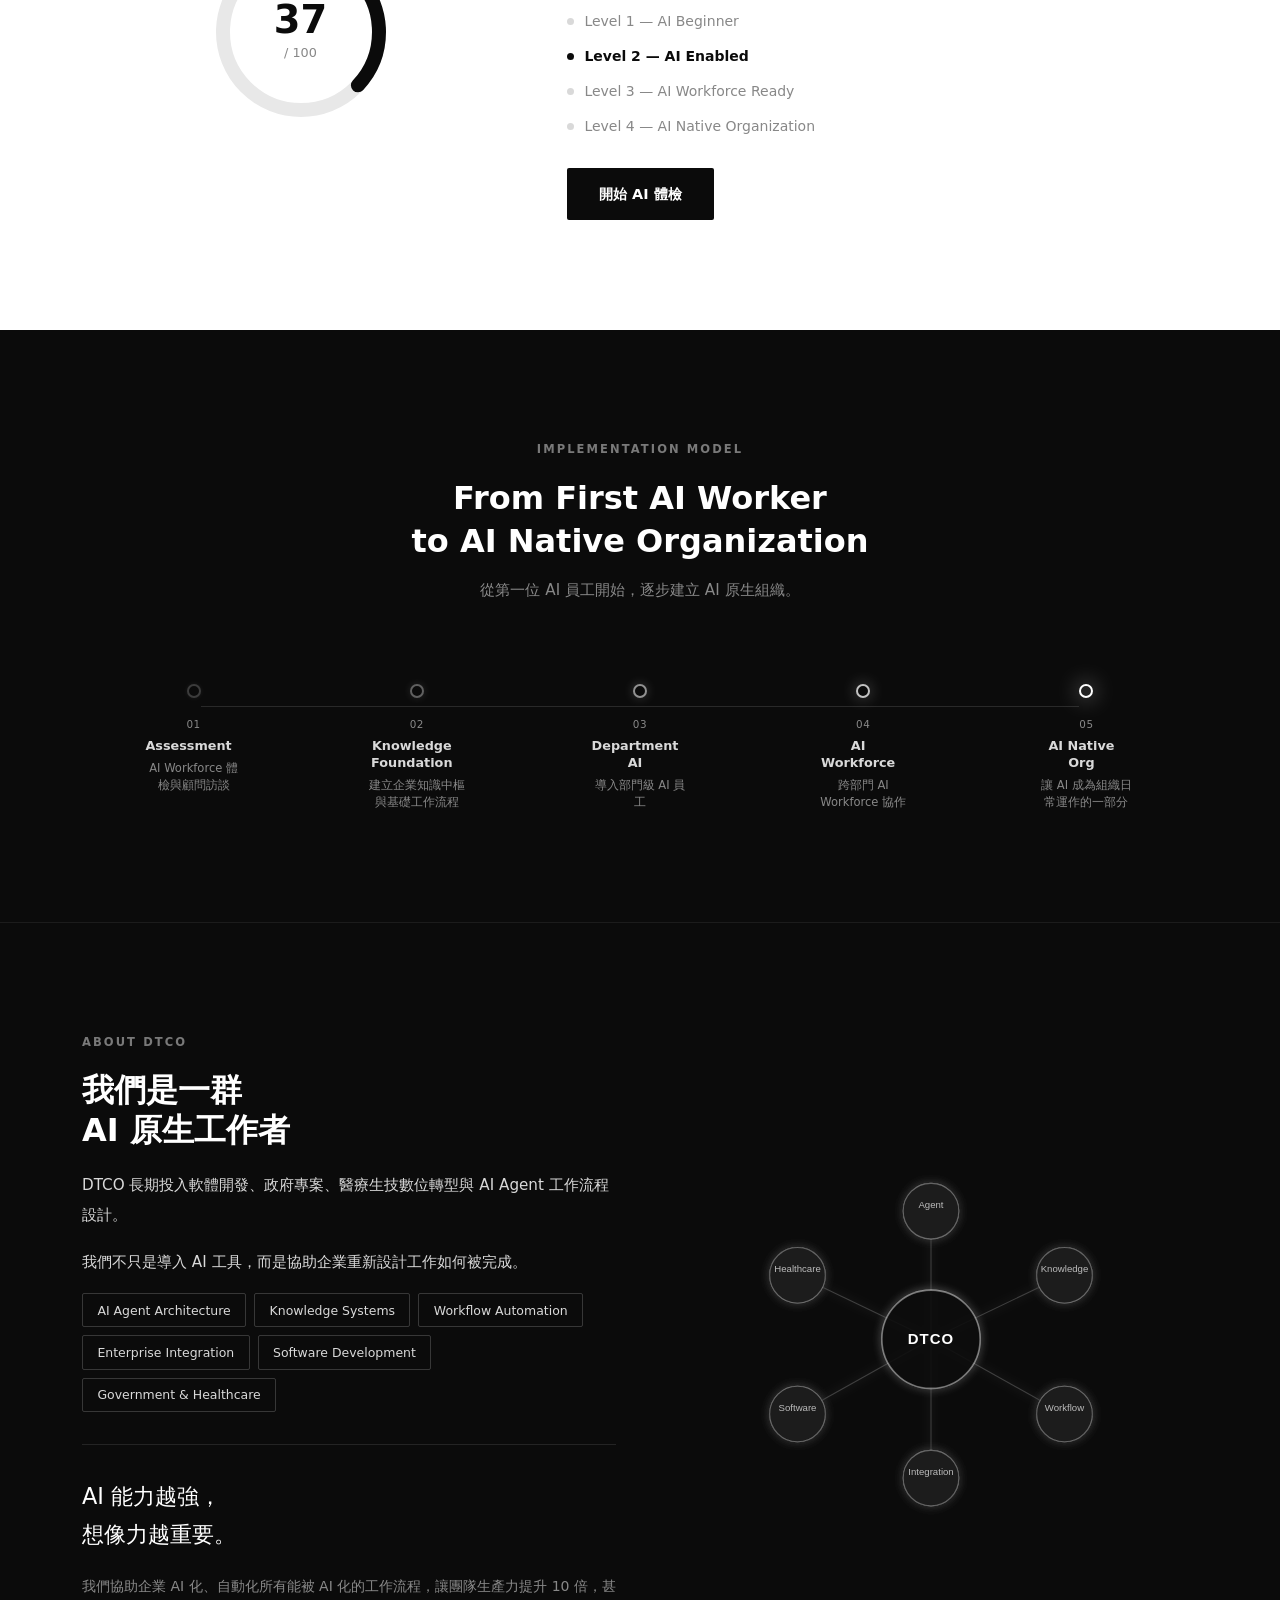
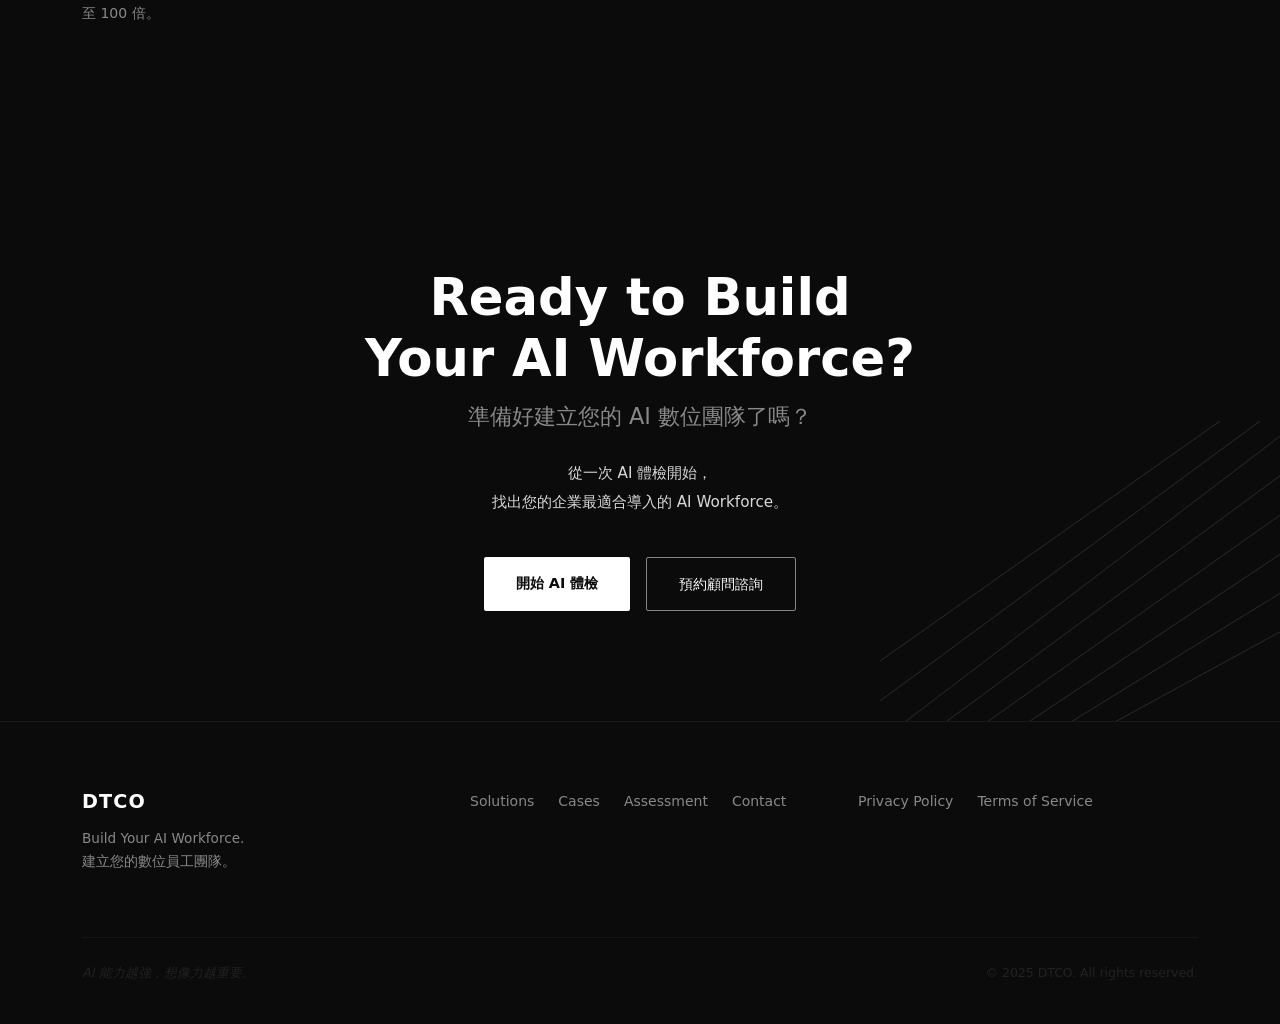
==== commit 9b71f669: "Rebuild Solutions page around two solutions; sync homepage S4 - Build full solutions.html (8 section" ====
--- a/index.html
+++ b/index.html
@@ -124,63 +124,38 @@
   </div>
 </section>
 
-<!-- ===== S4: SOLUTION MODULES ===== -->
+<!-- ===== S4: SOLUTIONS ===== -->
 <section id="modules" class="section-light section-pad">
   <div class="container">
     <div class="section-header text-center fade-in">
-      <span class="section-label d-block">AI Workforce Modules</span>
-      <h2>建立最適合您組織的 AI Workforce</h2>
-      <p class="section-desc mt-3">每一家企業的瓶頸不同。<br>DTCO 從問題出發，設計適合您組織的 AI 勞動力組合。</p>
-    </div>
-    <div class="row g-3 mt-2">
-      <div class="col-md-6 col-lg-4 fade-in">
-        <div class="module-card">
-          <div class="icon-wrap"><img src="assets/svg/icon-knowledge.svg" alt="Knowledge"></div>
-          <h5>AI Knowledge Workforce</h5>
-          <span class="module-zh">企業知識管理</span>
-          <p>協助整理 SOP、FAQ、文件、技術知識與新人訓練內容。</p>
-        </div>
-      </div>
-      <div class="col-md-6 col-lg-4 fade-in">
-        <div class="module-card">
-          <div class="icon-wrap"><img src="assets/svg/icon-customer.svg" alt="Customer Service"></div>
-          <h5>AI Customer Service Workforce</h5>
-          <span class="module-zh">客戶服務</span>
-          <p>協助處理常見問題、會員服務、流程引導與客服支援。</p>
-        </div>
-      </div>
-      <div class="col-md-6 col-lg-4 fade-in">
-        <div class="module-card">
-          <div class="icon-wrap"><img src="assets/svg/icon-sales.svg" alt="Sales"></div>
-          <h5>AI Sales Workforce</h5>
-          <span class="module-zh">業務與商機管理</span>
-          <p>協助客戶需求分析、商機追蹤、提案產生與成交流程管理。</p>
-        </div>
-      </div>
-      <div class="col-md-6 col-lg-4 fade-in">
-        <div class="module-card">
-          <div class="icon-wrap"><img src="assets/svg/icon-project.svg" alt="Project"></div>
-          <h5>AI Project Workforce</h5>
-          <span class="module-zh">專案管理</span>
-          <p>協助會議紀錄、任務追蹤、文件整理與專案風險提醒。</p>
-        </div>
-      </div>
-      <div class="col-md-6 col-lg-4 fade-in">
-        <div class="module-card">
-          <div class="icon-wrap"><img src="assets/svg/icon-research.svg" alt="Research"></div>
-          <h5>AI Research Workforce</h5>
-          <span class="module-zh">研究與情報分析</span>
-          <p>協助市場研究、文獻整理、法規分析與競品情報蒐集。</p>
-        </div>
-      </div>
-      <div class="col-md-6 col-lg-4 fade-in">
-        <div class="module-card">
-          <div class="icon-wrap"><img src="assets/svg/icon-content.svg" alt="Content"></div>
-          <h5>AI Content Workforce</h5>
-          <span class="module-zh">內容與行銷</span>
-          <p>協助文章、社群貼文、電子報、SEO 內容與品牌知識產製。</p>
-        </div>
-      </div>
+      <span class="section-label d-block">Solutions</span>
+      <h2>兩種方式，<br>讓 AI 開始工作。</h2>
+      <p class="section-desc mt-3">一個面向你的顧客，一個面向你的企業內部。<br>兩者都建立在同一件事上 —— 你企業自己的知識。</p>
+    </div>
+    <div class="row g-4 mt-2">
+      <div class="col-lg-6 fade-in">
+        <div class="solution-card">
+          <span class="solution-badge badge-out">對外 · Outward</span>
+          <div class="solution-num">SOLUTION 01</div>
+          <h3>AI 客服</h3>
+          <span class="solution-zh">AI Customer Service</span>
+          <p class="solution-oneliner">像你最好的客服，7×24 用自然語言回答顧客任何業務範圍內的問題，並隨企業素材持續更新。</p>
+          <a href="solutions.html#sol-cs" class="solution-link">看 AI 客服怎麼運作 →</a>
+        </div>
+      </div>
+      <div class="col-lg-6 fade-in">
+        <div class="solution-card">
+          <span class="solution-badge badge-in">對內 · Inward</span>
+          <div class="solution-num">SOLUTION 02</div>
+          <h3>AI 智能體</h3>
+          <span class="solution-zh">AI Agent</span>
+          <p class="solution-oneliner">以智能體為中心的整合方案，從軟體開發到管理維運，自動化所有內部需求，讓人專注策略與決策。</p>
+          <a href="solutions.html#sol-agent" class="solution-link">看 AI 智能體怎麼運作 →</a>
+        </div>
+      </div>
+    </div>
+    <div class="text-center fade-in mt-5">
+      <a href="solutions.html" class="btn-outline-d">查看完整解決方案</a>
     </div>
   </div>
 </section>
--- a/assets/css/style.css
+++ b/assets/css/style.css
@@ -11,7 +11,7 @@
 
 /* ===== Base ===== */
 *, *::before, *::after { box-sizing: border-box; }
-html { scroll-behavior: smooth; }
+html { scroll-behavior: smooth; scroll-padding-top: 80px; }
 
 body {
   font-family: Inter, "Noto Sans TC", system-ui, sans-serif;
@@ -248,7 +248,6 @@
   font-size: 0.95rem;
   line-height: 1.95;
   color: var(--gray-800);
-  max-width: 480px;
 }
 
 /* ===== S3: Problem ===== */
@@ -298,40 +297,6 @@
   font-size: 0.95rem;
   color: var(--gray-800);
   line-height: 1.9;
-}
-
-.module-card {
-  border: 1px solid var(--gray-300);
-  border-radius: 3px;
-  padding: 2rem 1.75rem;
-  height: 100%;
-  transition: border-color 0.2s, box-shadow 0.2s;
-}
-.module-card:hover {
-  border-color: var(--gray-800);
-  box-shadow: 0 4px 24px rgba(0,0,0,0.07);
-}
-.module-card .icon-wrap {
-  width: 48px;
-  height: 48px;
-  margin-bottom: 1.4rem;
-}
-.module-card h5 {
-  font-size: 0.95rem;
-  font-weight: 700;
-  margin-bottom: 0.2rem;
-}
-.module-card .module-zh {
-  font-size: 0.78rem;
-  color: var(--gray-500);
-  margin-bottom: 0.85rem;
-  display: block;
-}
-.module-card p {
-  font-size: 0.85rem;
-  color: var(--gray-800);
-  line-height: 1.75;
-  margin: 0;
 }
 
 /* ===== S5: Cases ===== */
@@ -648,6 +613,141 @@
 }
 .placeholder-hero h1 { font-size: clamp(2rem, 4vw, 3.5rem); color: var(--white); }
 .placeholder-hero p { color: var(--gray-500); margin-top: 1rem; }
+
+/* ===================================================== */
+/* ===== Solutions Page ===== */
+/* ===================================================== */
+
+/* --- Reusable step flow (used in AI 客服 / AI 智能體 / Process) --- */
+.step-flow {
+  display: flex;
+  align-items: center;
+  gap: 0.5rem;
+  flex-wrap: wrap;
+  justify-content: center;
+}
+.step-node {
+  border: 1px solid rgba(0,0,0,0.18);
+  border-radius: 2px;
+  padding: 0.55rem 1.05rem;
+  font-size: 0.82rem;
+  font-weight: 600;
+  white-space: nowrap;
+  text-align: center;
+  line-height: 1.3;
+}
+.step-node .step-en {
+  display: block;
+  font-size: 0.65rem;
+  font-weight: 400;
+  opacity: 0.5;
+  letter-spacing: 0.04em;
+  margin-top: 2px;
+}
+.step-arrow { opacity: 0.4; font-size: 0.8rem; }
+.section-dark .step-node { border-color: rgba(255,255,255,0.2); }
+
+/* --- S2: Two-solution overview cards --- */
+.solution-card {
+  border: 1px solid var(--gray-300);
+  border-radius: 3px;
+  padding: 2.5rem 2.25rem;
+  height: 100%;
+  display: flex;
+  flex-direction: column;
+  transition: border-color 0.2s, box-shadow 0.2s;
+}
+.solution-card:hover {
+  border-color: var(--gray-800);
+  box-shadow: 0 4px 28px rgba(0,0,0,0.08);
+}
+.solution-badge {
+  align-self: flex-start;
+  font-size: 0.68rem;
+  letter-spacing: 0.14em;
+  text-transform: uppercase;
+  font-weight: 600;
+  padding: 0.25rem 0.7rem;
+  border-radius: 2px;
+  margin-bottom: 1.5rem;
+}
+.badge-out { background: var(--dark); color: var(--white); }
+.badge-in  { border: 1px solid var(--gray-300); color: var(--gray-800); }
+.solution-num {
+  font-size: 0.72rem;
+  letter-spacing: 0.12em;
+  color: var(--gray-500);
+  margin-bottom: 0.6rem;
+}
+.solution-card h3 { font-size: clamp(1.4rem, 2.4vw, 1.85rem); font-weight: 700; margin-bottom: 0.25rem; }
+.solution-card .solution-zh { font-size: 0.85rem; color: var(--gray-500); margin-bottom: 1.25rem; display: block; }
+.solution-oneliner {
+  font-size: 0.95rem;
+  color: var(--gray-800);
+  line-height: 1.85;
+  margin-bottom: 1.75rem;
+  flex-grow: 1;
+}
+.solution-link {
+  font-size: 0.85rem;
+  font-weight: 600;
+  color: var(--dark);
+  display: inline-flex;
+  align-items: center;
+  gap: 0.4rem;
+  transition: gap 0.2s;
+}
+.solution-link:hover { gap: 0.75rem; color: var(--dark); }
+
+/* --- S3 / S4: Pain → Outcome / Before → After comparison --- */
+.compare-list { margin: 2.5rem auto 0; max-width: 760px; }
+.compare-head {
+  display: grid;
+  grid-template-columns: 1fr 32px 1fr;
+  gap: 1.5rem;
+  font-size: 0.68rem;
+  letter-spacing: 0.14em;
+  text-transform: uppercase;
+  opacity: 0.45;
+  margin-bottom: 0.4rem;
+}
+.compare-row {
+  display: grid;
+  grid-template-columns: 1fr 32px 1fr;
+  gap: 1.5rem;
+  align-items: center;
+  padding: 1.1rem 0;
+  border-top: 1px solid rgba(0,0,0,0.1);
+}
+.compare-from { font-size: 0.9rem; opacity: 0.55; line-height: 1.65; }
+.compare-to   { font-size: 0.9rem; line-height: 1.65; }
+.compare-arrow { text-align: center; opacity: 0.35; }
+.section-dark .compare-row { border-color: rgba(255,255,255,0.1); }
+
+/* --- Solution deep-dive intro --- */
+.solution-lead {
+  font-size: 0.98rem;
+  line-height: 2;
+  max-width: 560px;
+}
+.section-light .solution-lead { color: var(--gray-800); }
+.section-dark  .solution-lead { color: var(--gray-300); }
+
+/* --- Step detail list (under the flow) --- */
+.step-detail-list { list-style: none; padding: 0; margin: 2.5rem 0 0; }
+.step-detail-list li {
+  display: grid;
+  grid-template-columns: 150px 1fr;
+  gap: 1.5rem;
+  padding: 0.95rem 0;
+  border-top: 1px solid rgba(0,0,0,0.1);
+  font-size: 0.9rem;
+  line-height: 1.65;
+}
+.step-detail-list .sd-term { font-weight: 700; }
+.section-dark .step-detail-list li { border-color: rgba(255,255,255,0.1); }
+.section-dark .step-detail-list .sd-desc { color: var(--gray-300); }
+.section-light .step-detail-list .sd-desc { color: var(--gray-800); }
 
 /* ===== Responsive ===== */
 @media (max-width: 991px) {
@@ -677,8 +777,20 @@
   .t-name, .t-desc { max-width: none; }
 }
 
+@media (max-width: 767px) {
+  .compare-head { display: none; }
+  .compare-row {
+    grid-template-columns: 1fr;
+    gap: 0.5rem;
+    text-align: center;
+  }
+  .compare-arrow { transform: rotate(90deg); }
+  .step-detail-list li { grid-template-columns: 1fr; gap: 0.3rem; }
+}
+
 @media (max-width: 575px) {
   .hero-cta-group { flex-direction: column; }
   .hero-cta-group a { text-align: center; }
   .final-cta-light { display: none; }
-}
+  .solution-card { padding: 2rem 1.5rem; }
+}
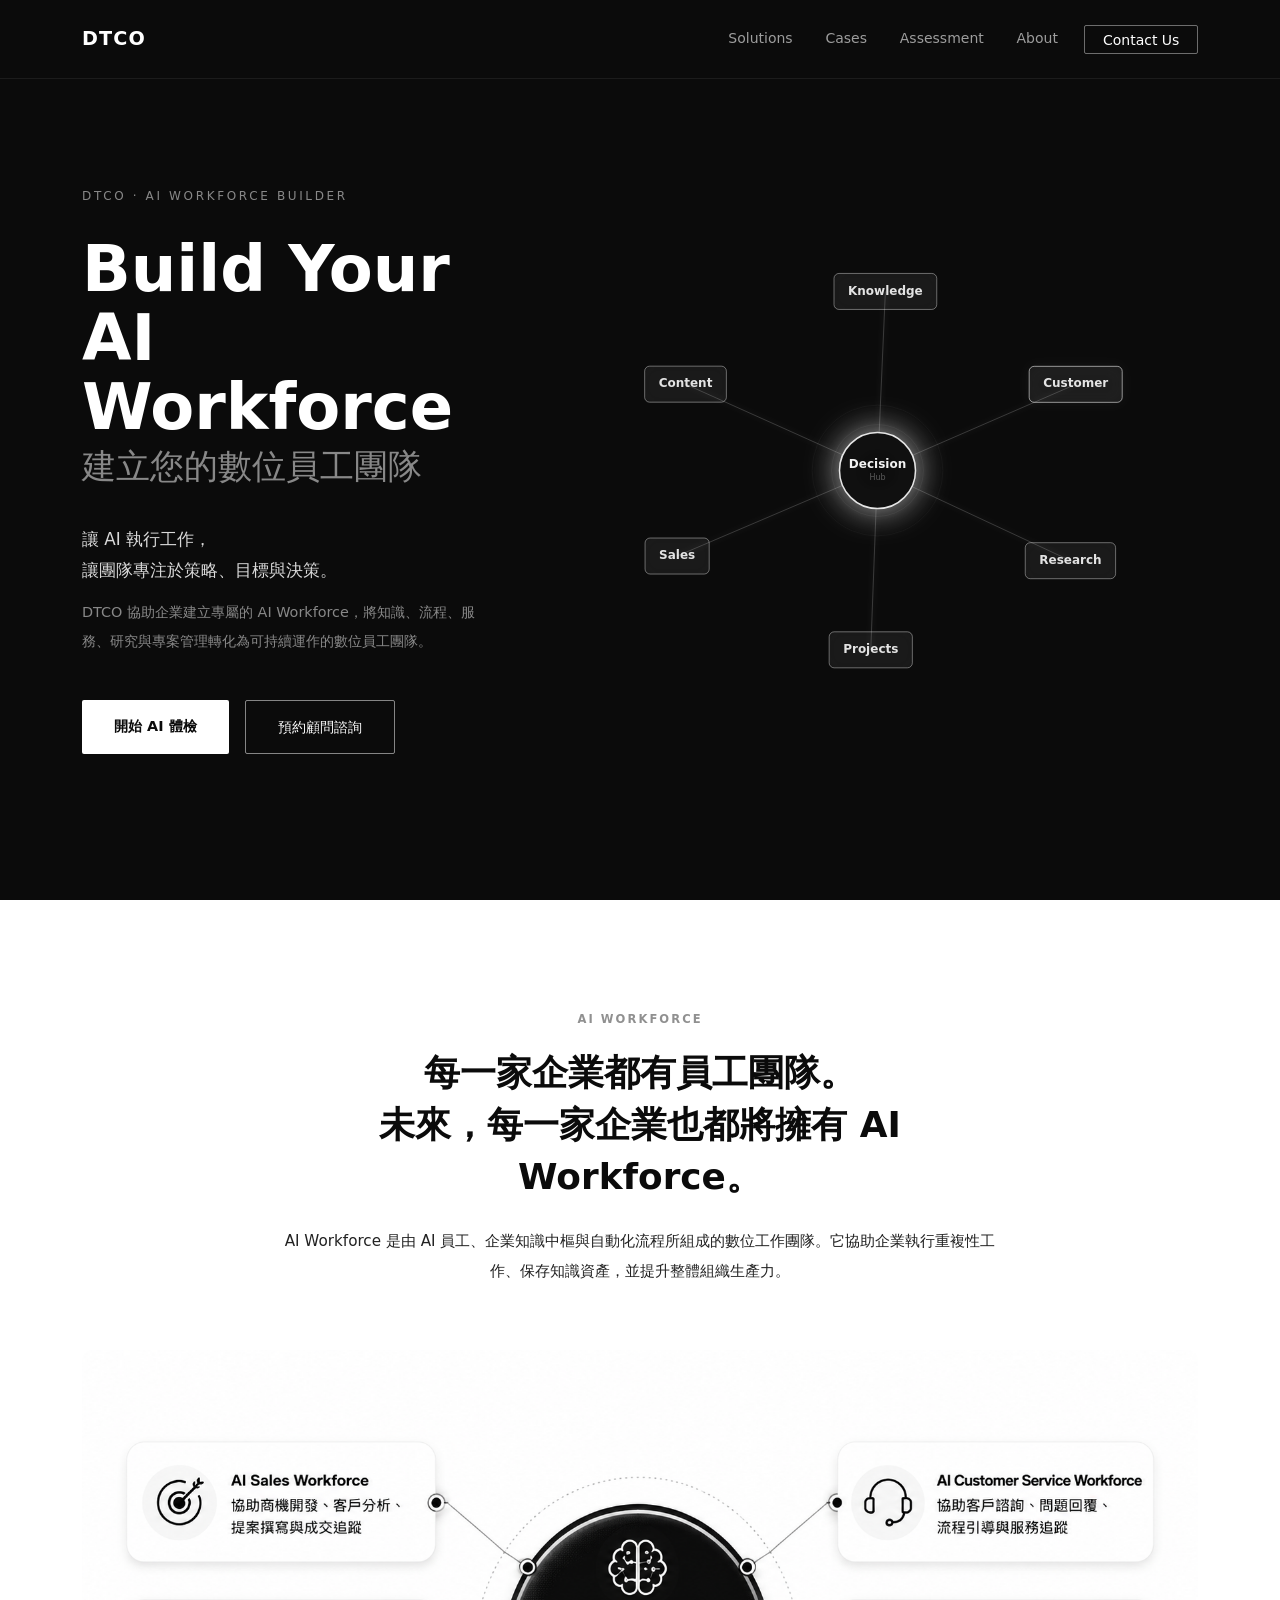
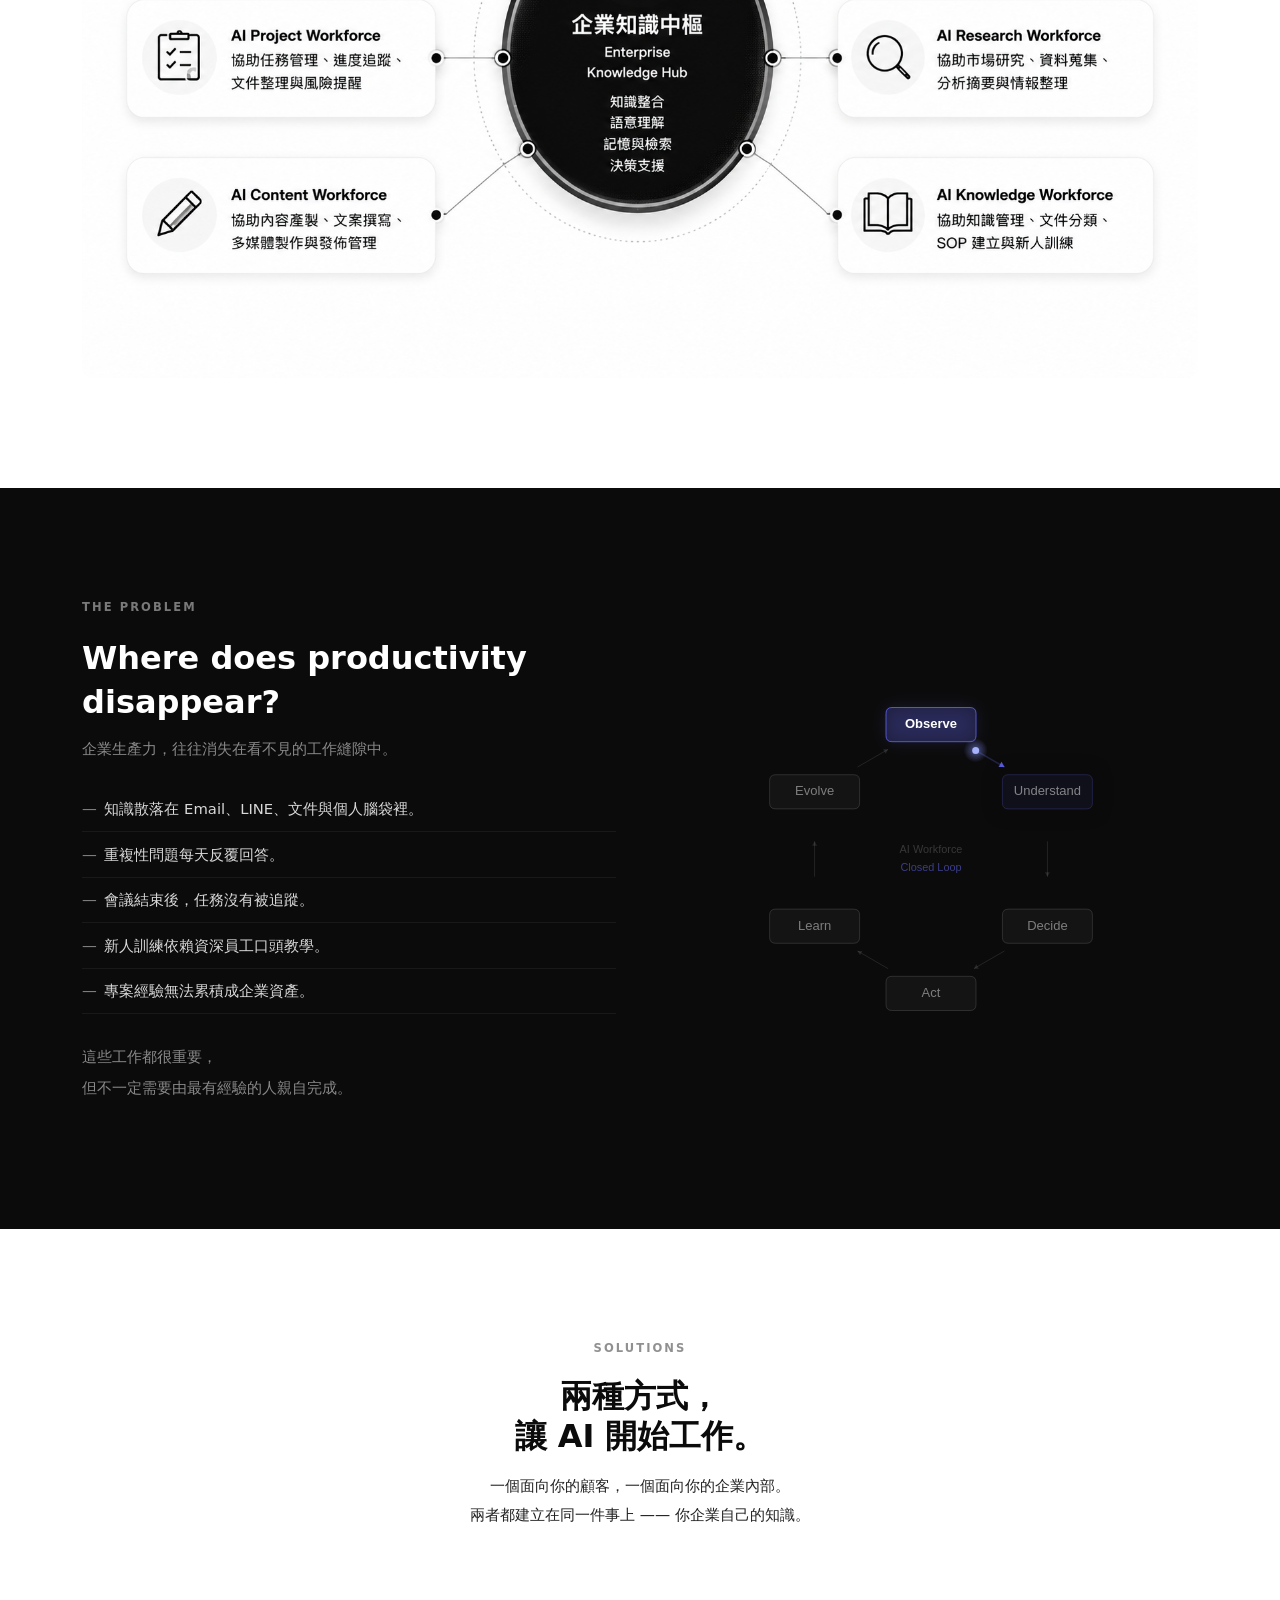
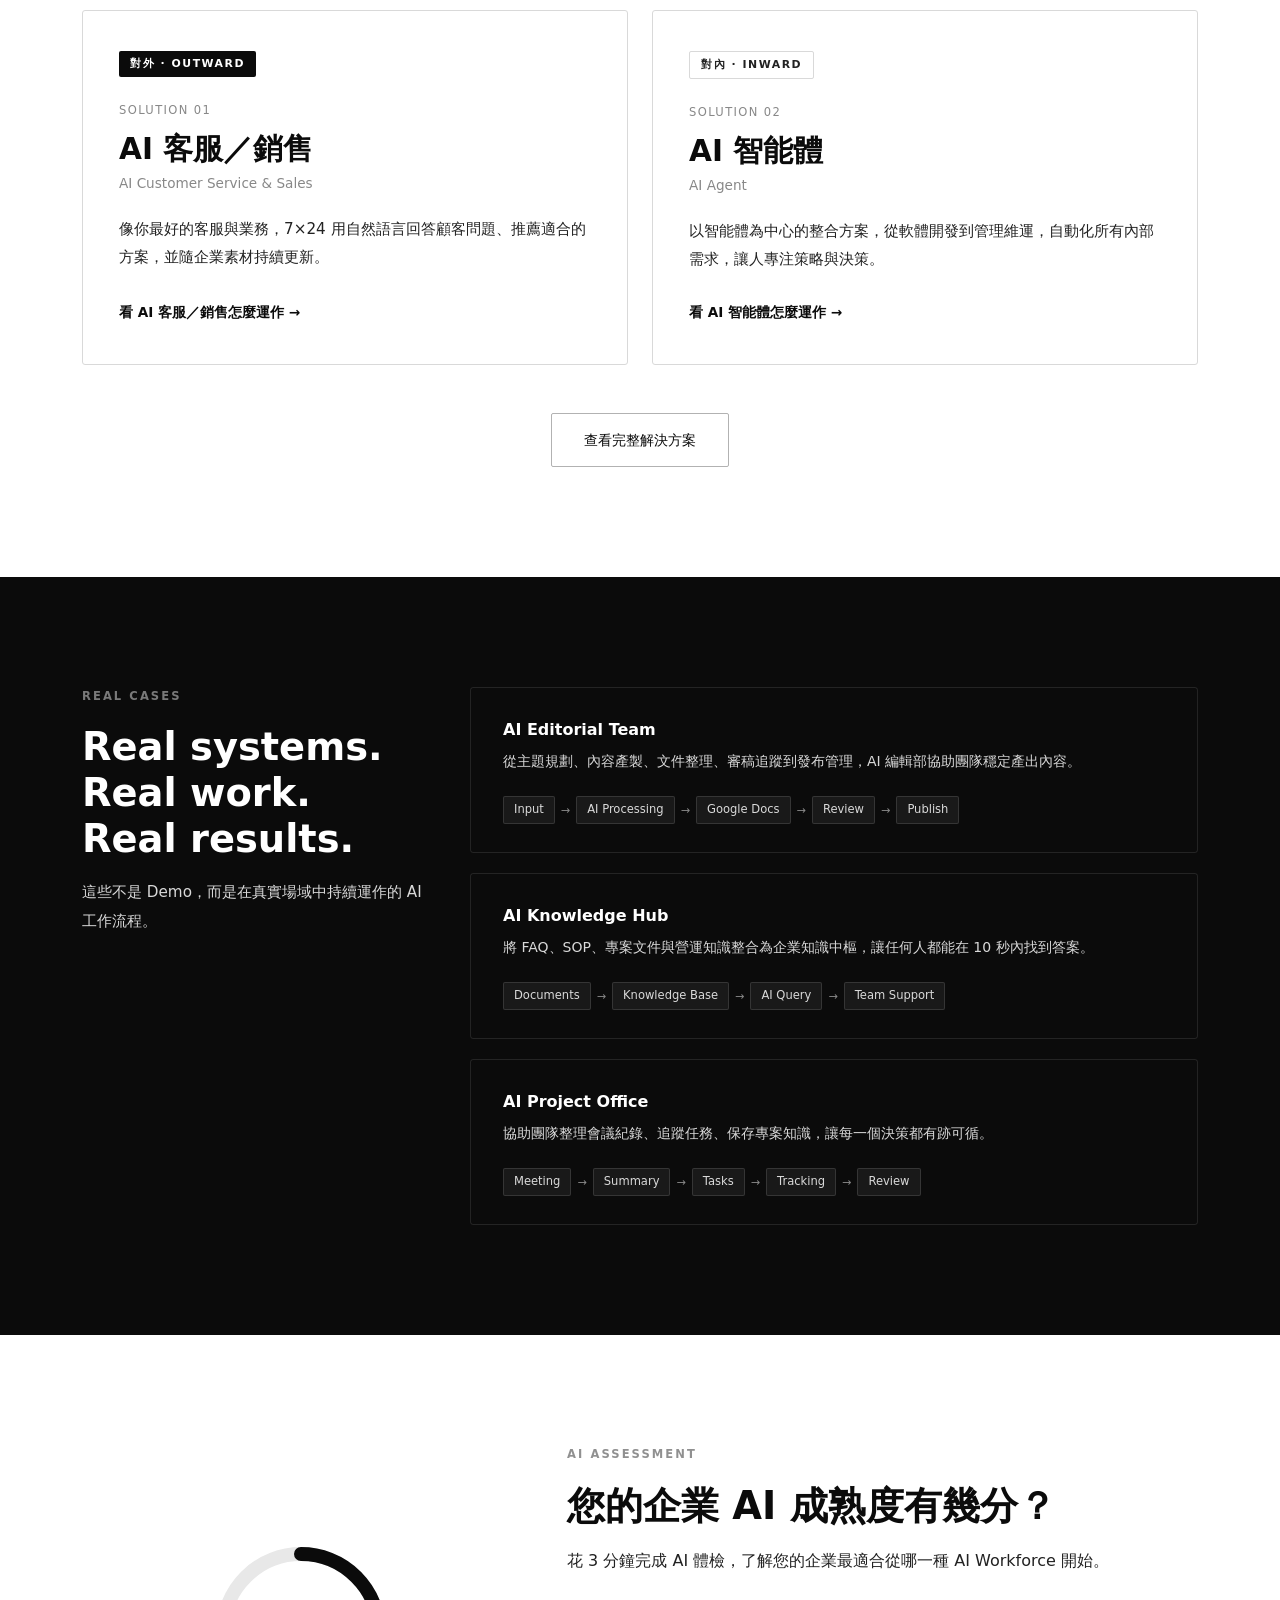
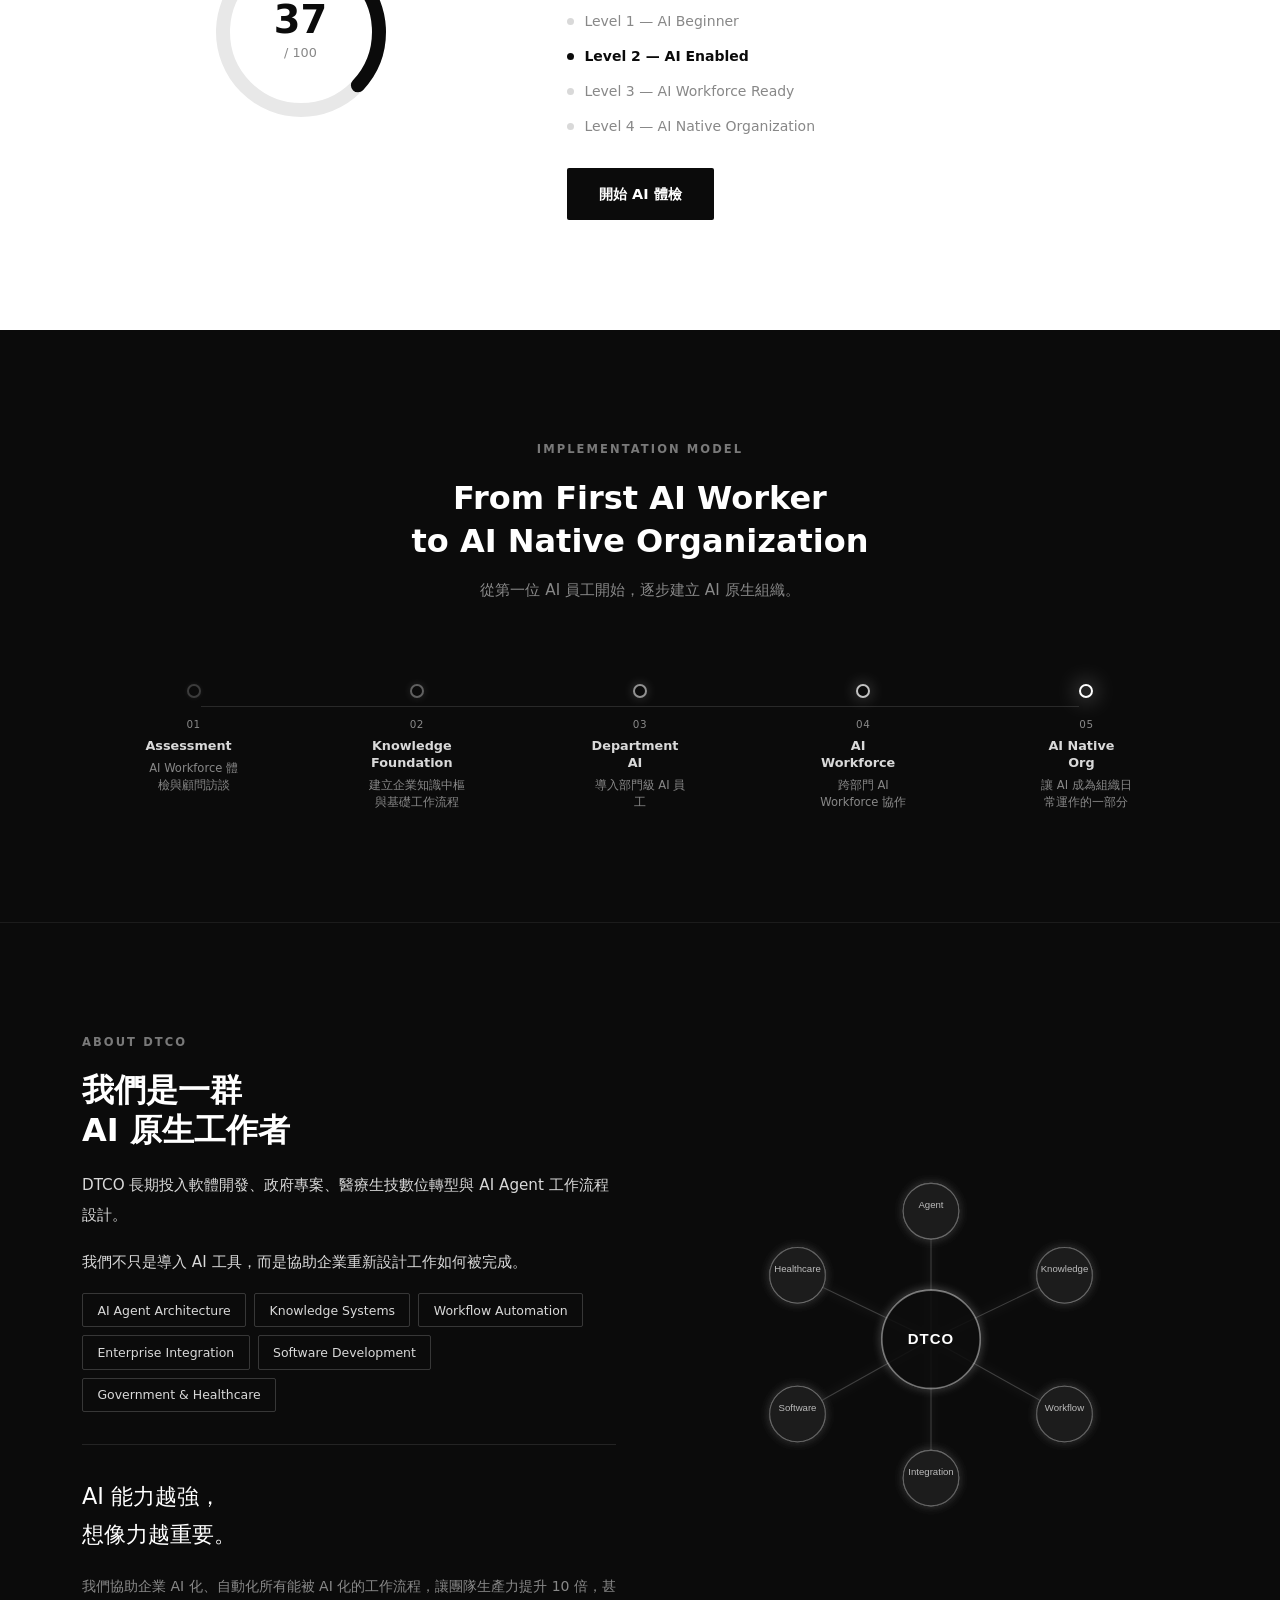
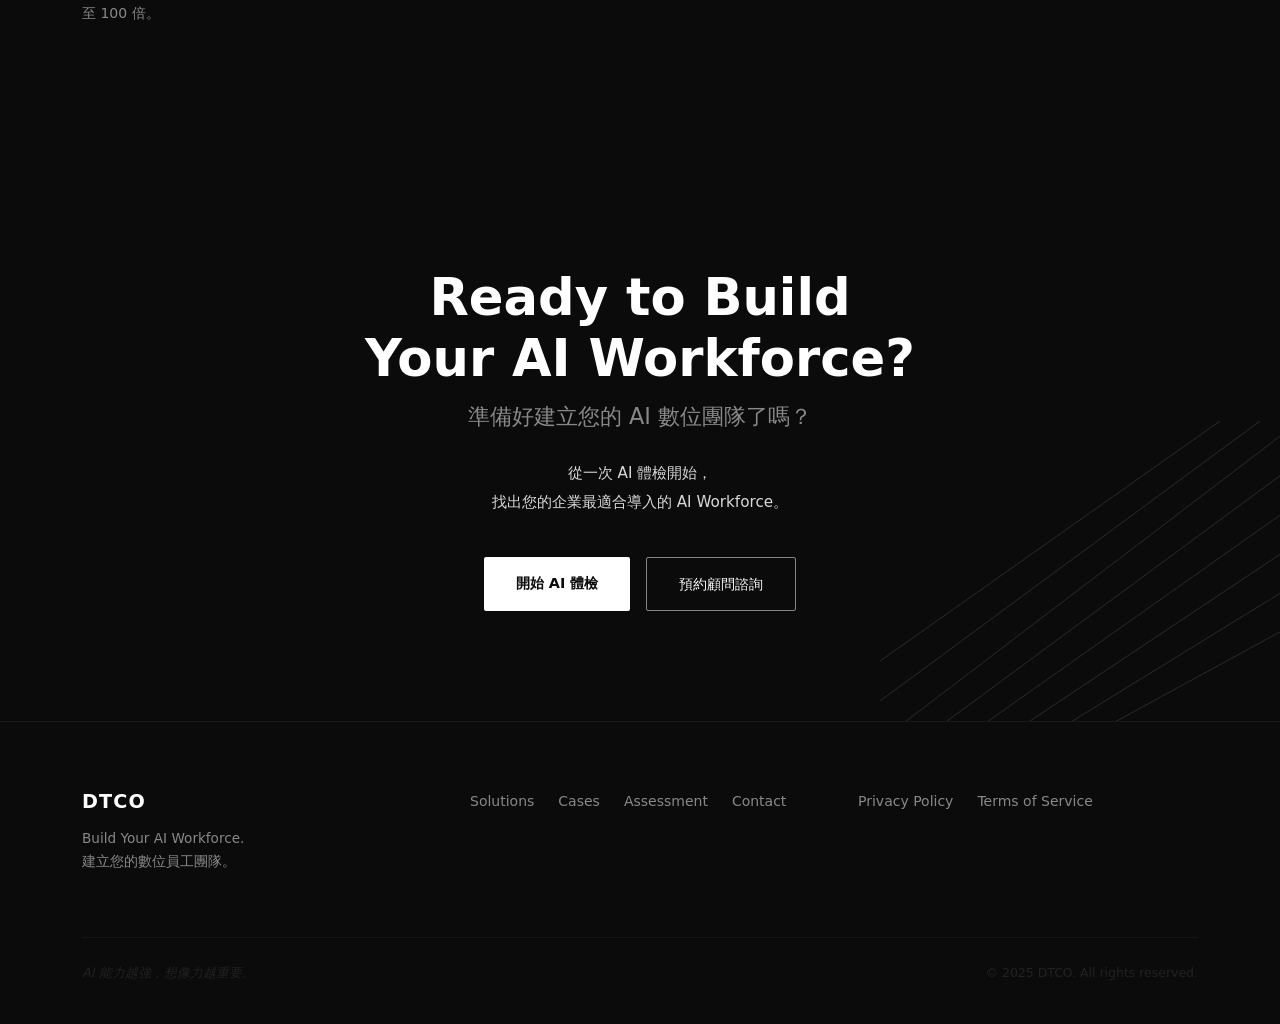
==== commit 7528546a: "Rename AI 客服 solution to AI 客服／銷售; add light sales framing Co-Authored-By: Claude Opus 4.8 (1M conte" ====
--- a/index.html
+++ b/index.html
@@ -137,10 +137,10 @@
         <div class="solution-card">
           <span class="solution-badge badge-out">對外 · Outward</span>
           <div class="solution-num">SOLUTION 01</div>
-          <h3>AI 客服</h3>
-          <span class="solution-zh">AI Customer Service</span>
-          <p class="solution-oneliner">像你最好的客服，7×24 用自然語言回答顧客任何業務範圍內的問題，並隨企業素材持續更新。</p>
-          <a href="solutions.html#sol-cs" class="solution-link">看 AI 客服怎麼運作 →</a>
+          <h3>AI 客服／銷售</h3>
+          <span class="solution-zh">AI Customer Service &amp; Sales</span>
+          <p class="solution-oneliner">像你最好的客服與業務，7×24 用自然語言回答顧客問題、推薦適合的方案，並隨企業素材持續更新。</p>
+          <a href="solutions.html#sol-cs" class="solution-link">看 AI 客服／銷售怎麼運作 →</a>
         </div>
       </div>
       <div class="col-lg-6 fade-in">
